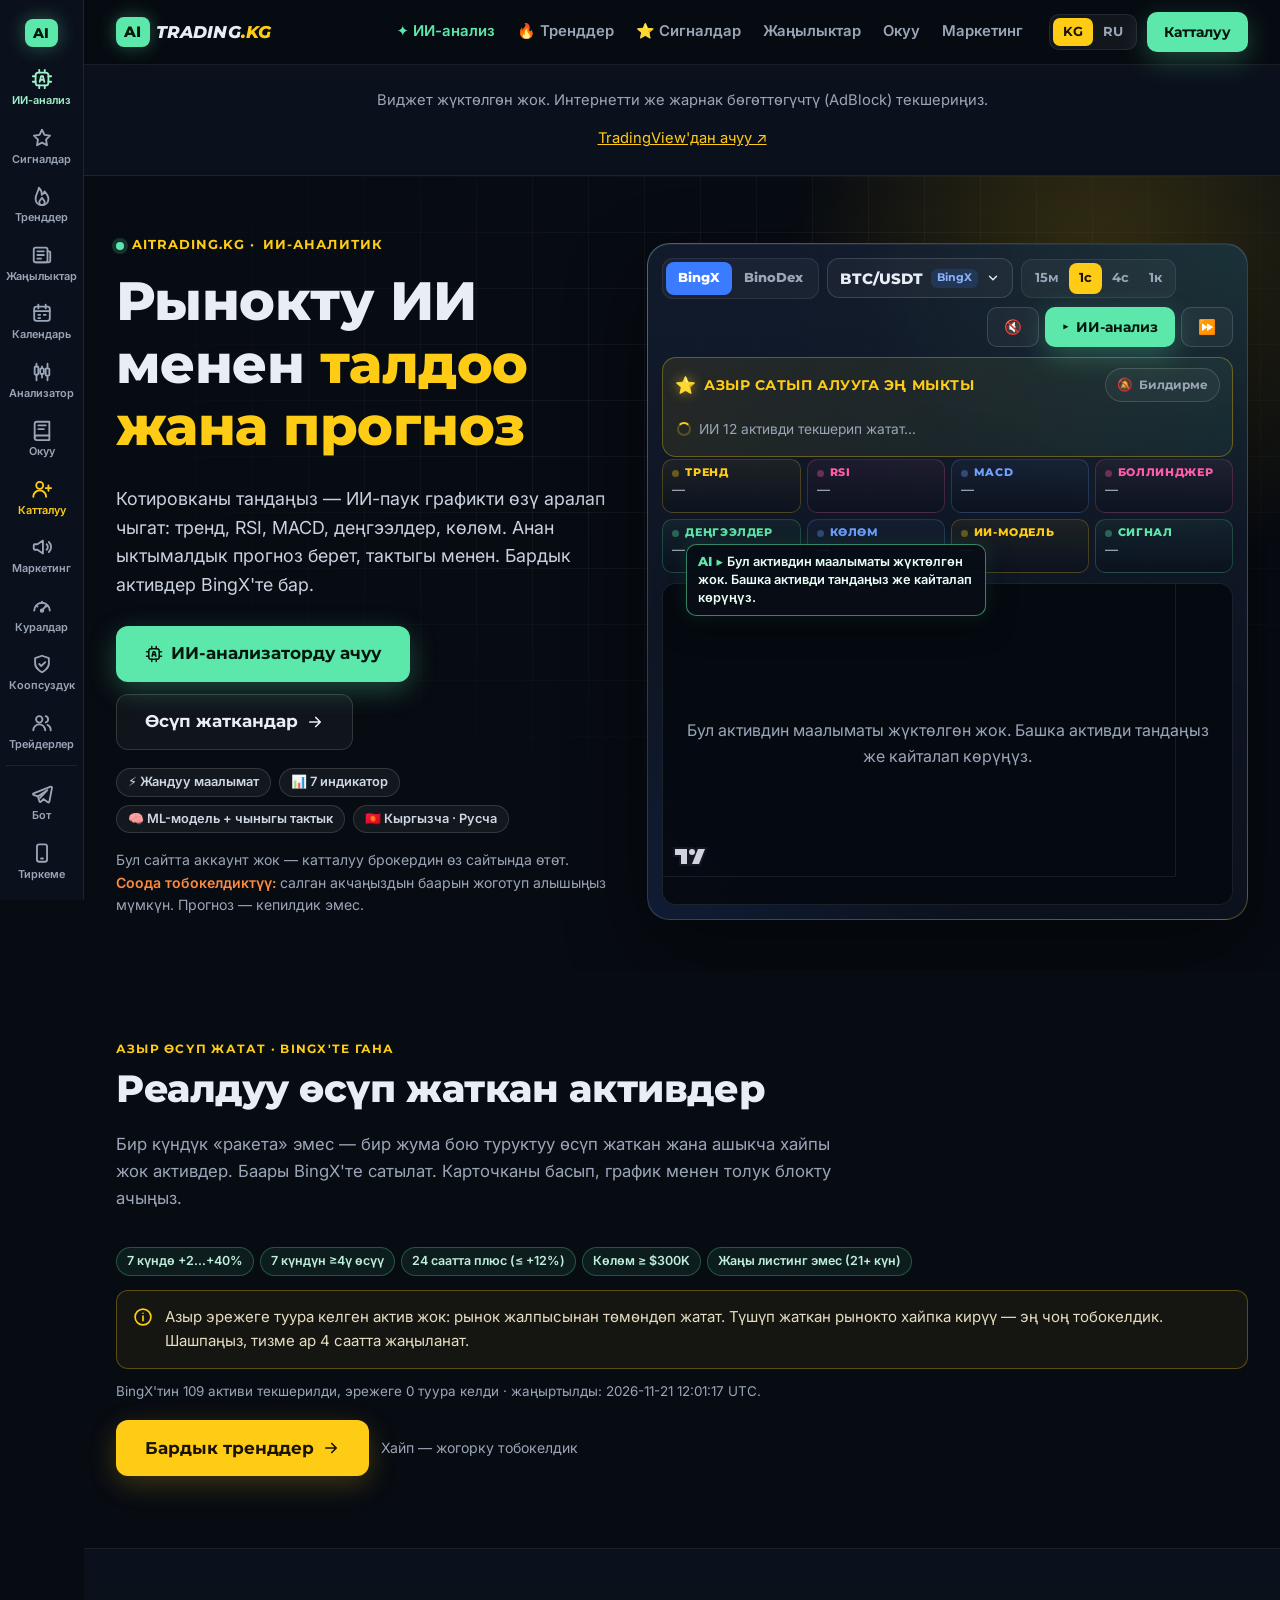
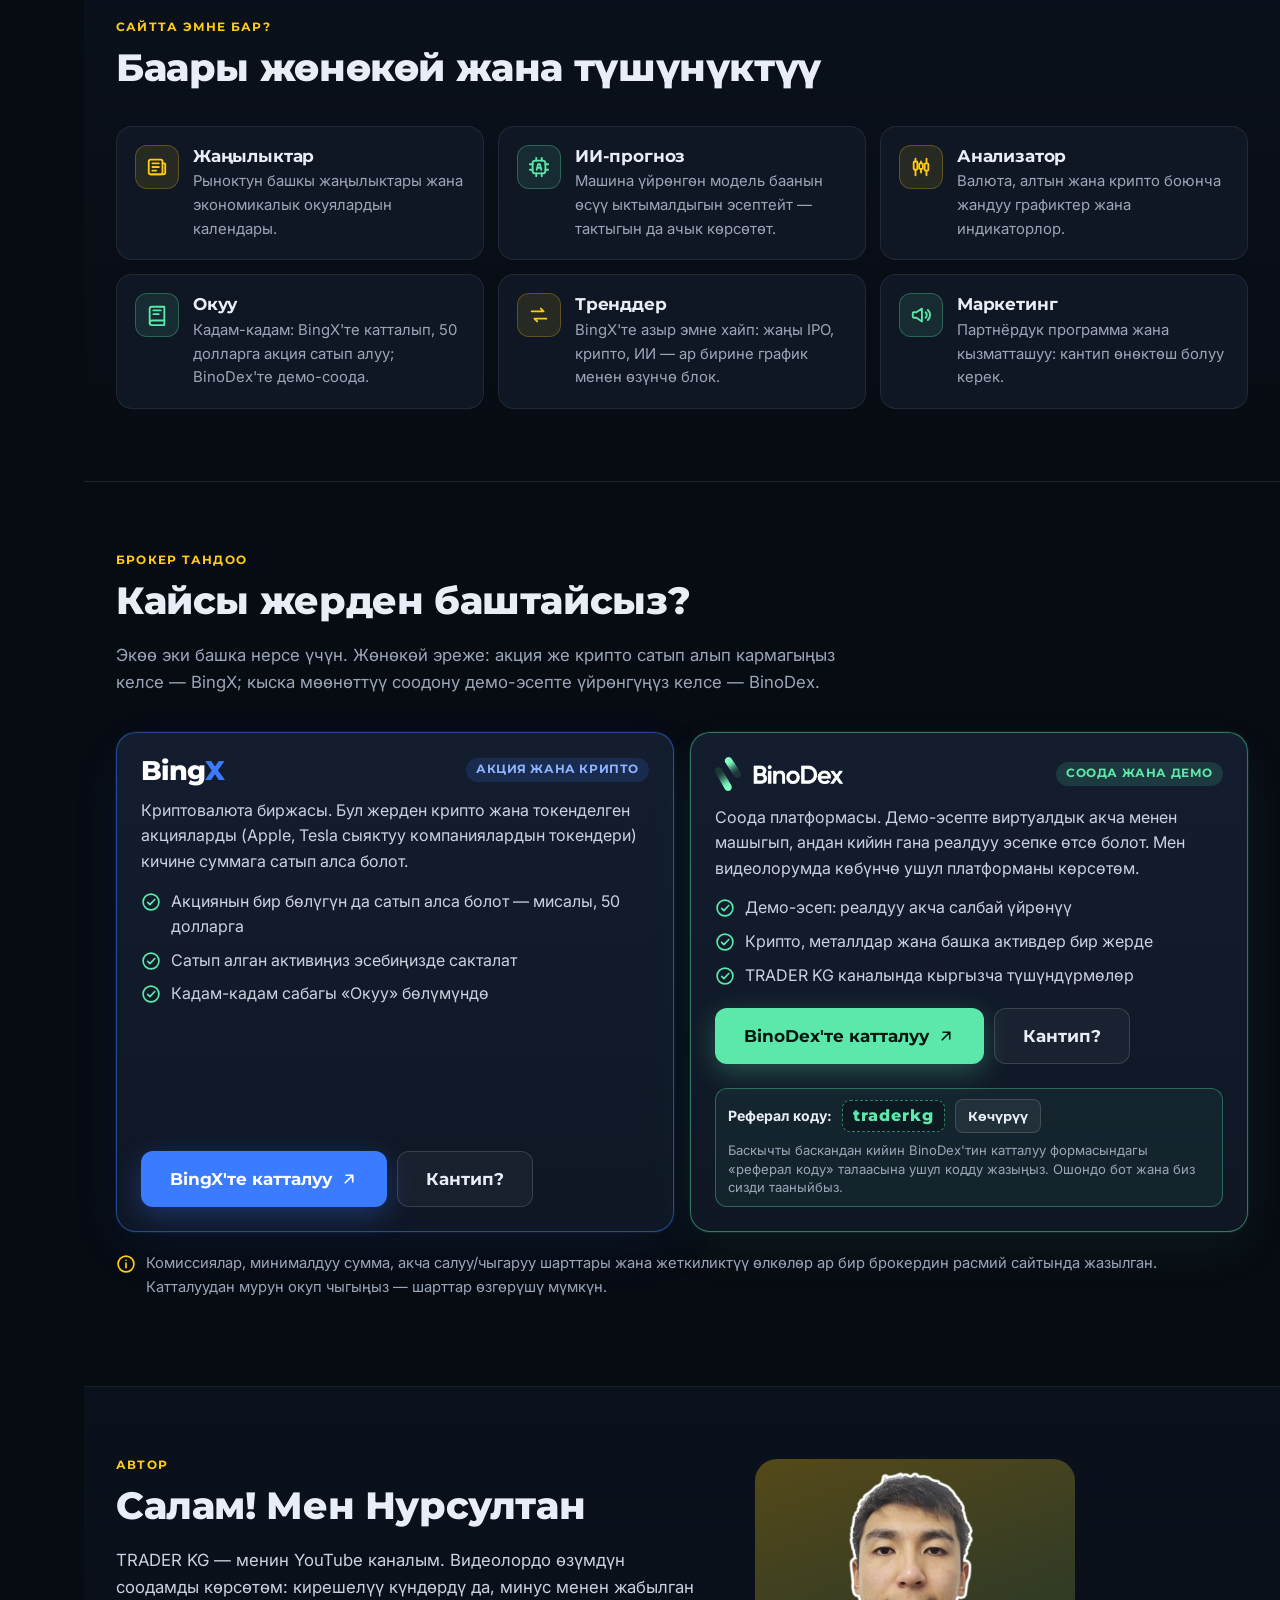
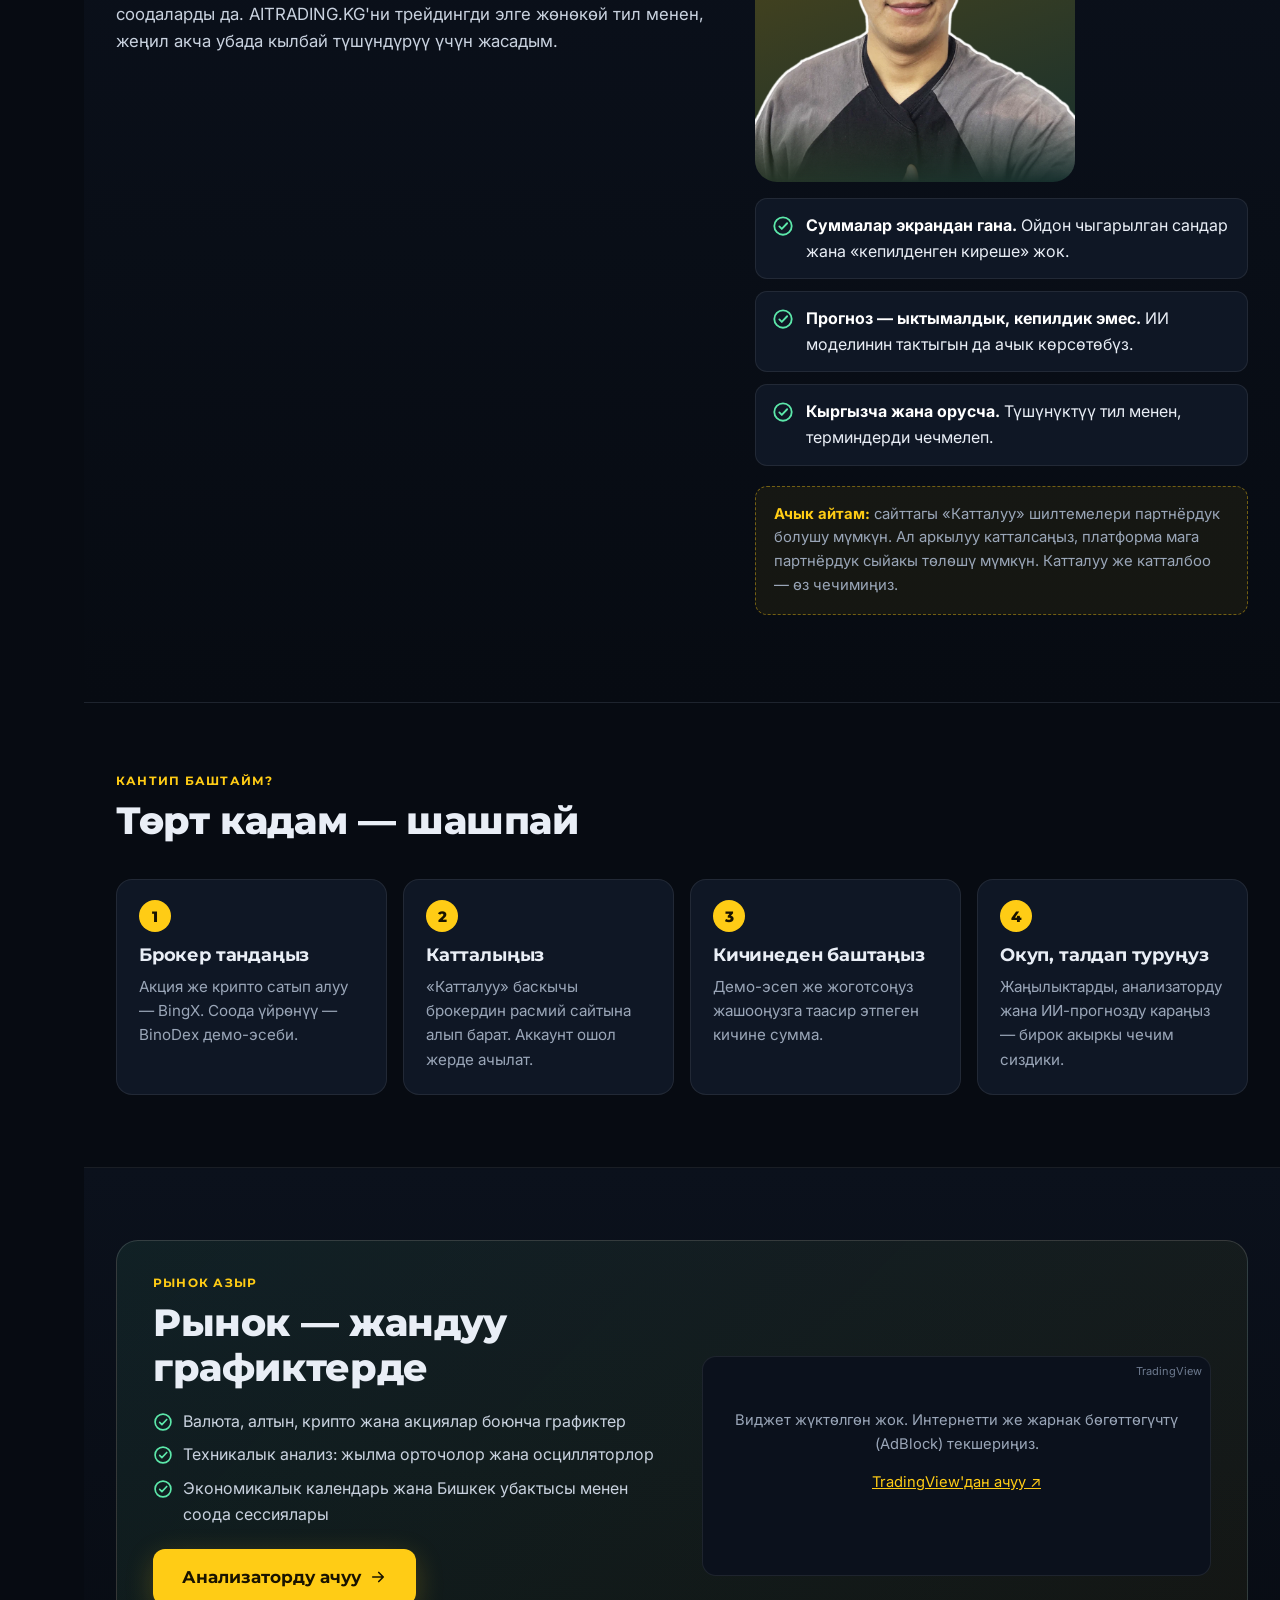
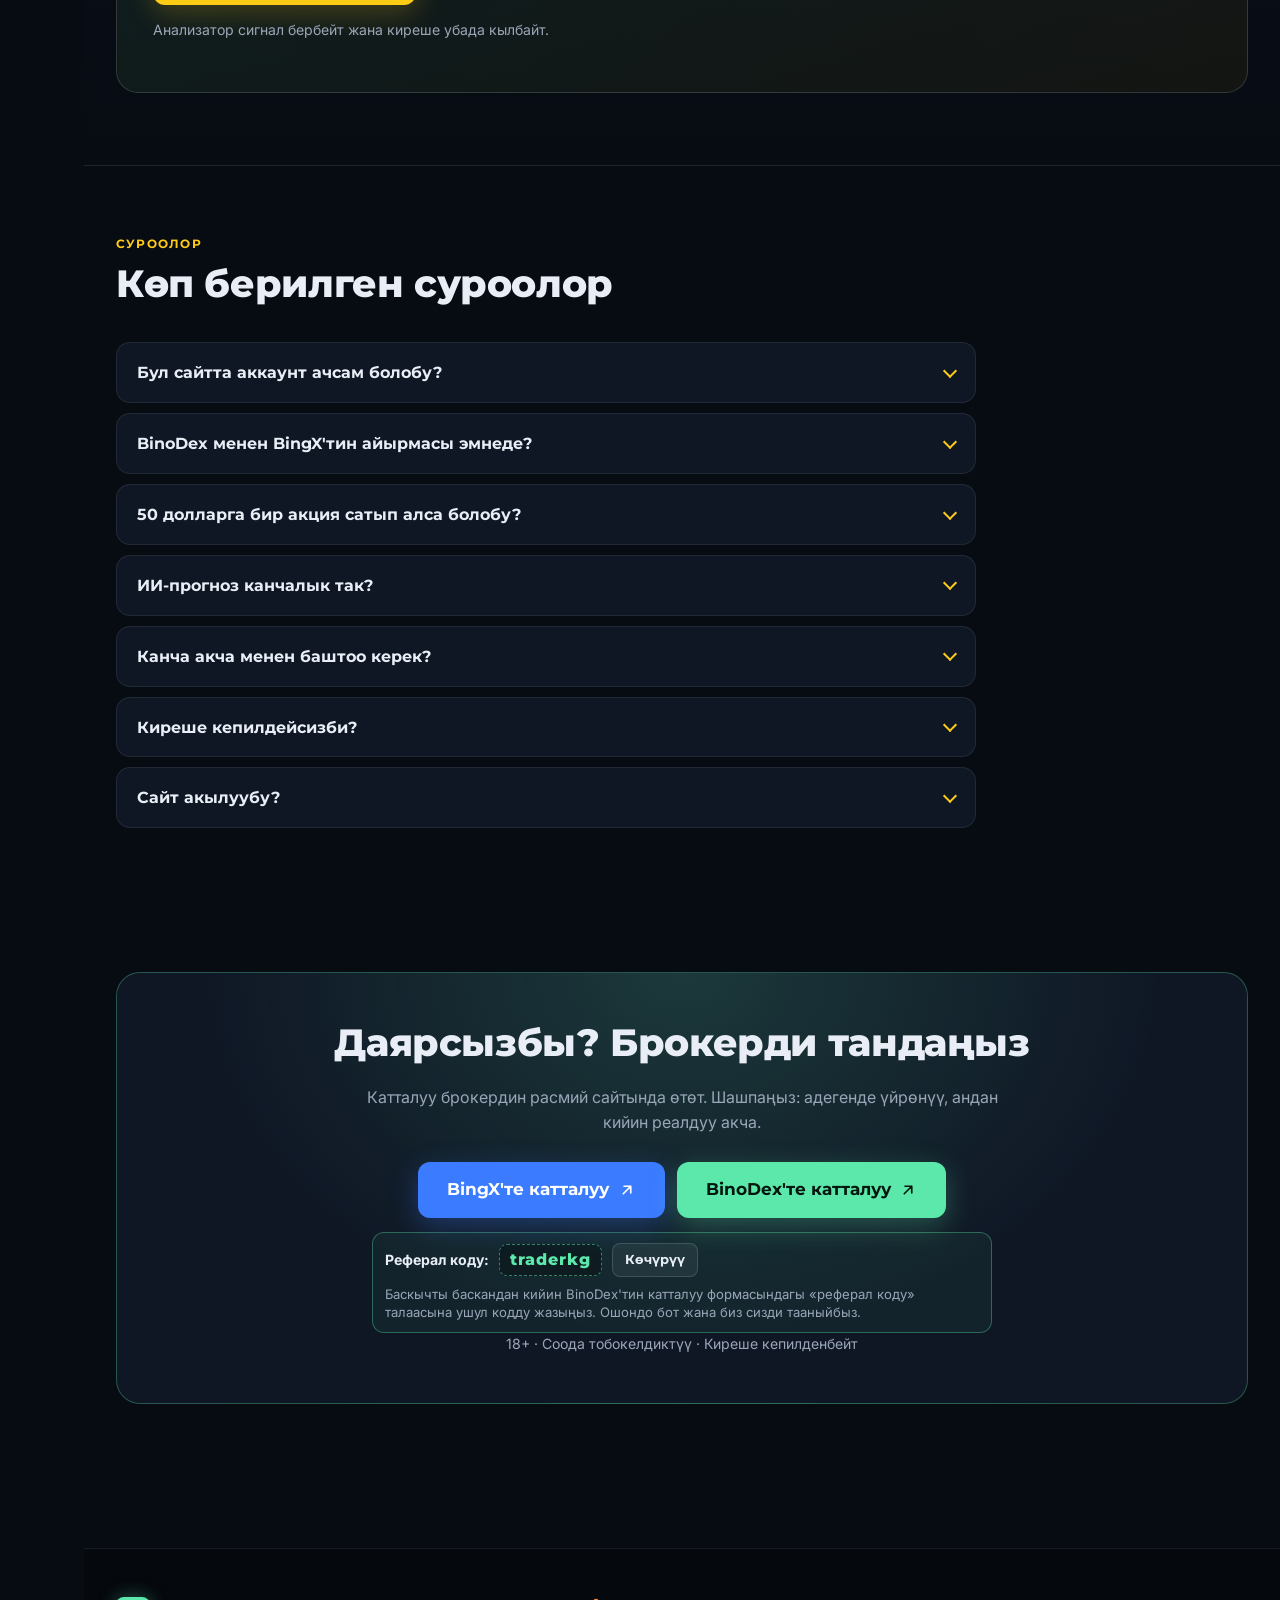
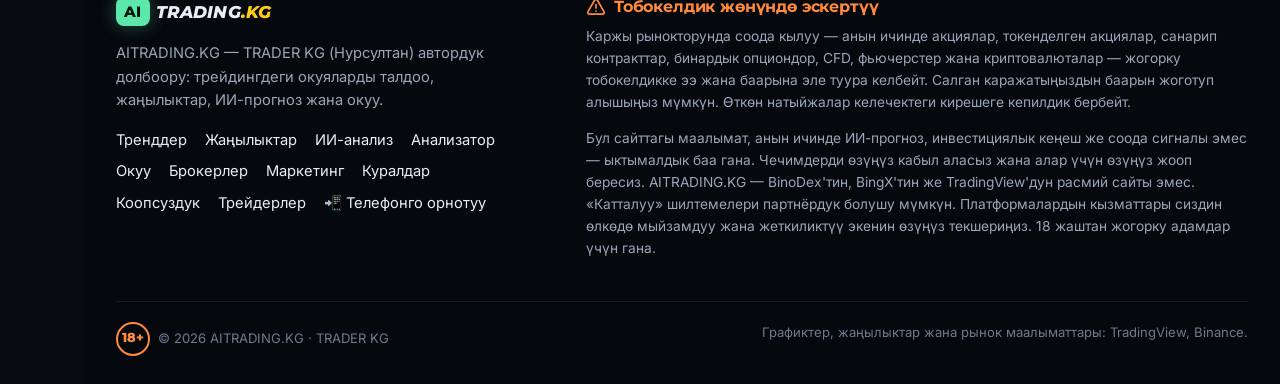
==== site/index.html @ 0c2fa1ff "AITRADING.KG: сайт, Telegram-бот, видеоинструкции" ====
<!doctype html>
<html lang="ky">
<head>
  <meta charset="utf-8">
  <meta name="viewport" content="width=device-width, initial-scale=1, viewport-fit=cover">
  <title data-i18n="meta.title.index">AITRADING.KG — трейдингдеги окуяларды талдоо жана прогноз</title>
  <meta name="description" data-i18n-attr="content:meta.desc.index" content="Жаңылыктар, ИИ-прогноз, жандуу графиктер жана жөнөкөй сабактар кыргызча жана орусча. BinoDex же BingX брокерин тандап, коопсуз баштаңыз. Киреше кепилденбейт.">
  <meta name="theme-color" content="#070b12">
  <link rel="canonical" href="https://aitrading.kg/">
  <link rel="icon" href="assets/img/favicon.svg" type="image/svg+xml">
  <link rel="manifest" href="manifest.webmanifest">
  <link rel="apple-touch-icon" href="assets/img/icon-192.png">
  <meta property="og:type" content="website">
  <meta property="og:site_name" content="AITRADING.KG">
  <meta property="og:title" content="AITRADING.KG — трейдингдеги окуяларды талдоо жана прогноз">
  <meta property="og:description" content="Жаңылыктар, ИИ-прогноз, анализатор жана окуу — кыргызча жана орусча.">
  <meta property="og:url" content="https://aitrading.kg/">
  <meta property="og:image" content="https://aitrading.kg/assets/img/og-image.jpg">
  <meta property="og:image:width" content="1200">
  <meta property="og:image:height" content="630">
  <meta name="twitter:card" content="summary_large_image">
  <link rel="preconnect" href="https://fonts.googleapis.com">
  <link rel="preconnect" href="https://fonts.gstatic.com" crossorigin>
  <link href="https://fonts.googleapis.com/css2?family=Inter:wght@400;500;600;700&family=Montserrat:ital,wght@0,600;0,700;0,800;1,800&display=swap" rel="stylesheet">
  <link rel="preconnect" href="https://s3.tradingview.com">
  <link rel="preconnect" href="https://api.binance.com">
  <link rel="stylesheet" href="assets/css/style.css">
  <script src="assets/js/config.js" defer></script>
  <script src="assets/js/i18n.js" defer></script>
  <script src="assets/js/main.js" defer></script>
  <script src="assets/vendor/lightweight-charts-4.2.0.js" defer></script>
  <script src="assets/js/ai-engine.js" defer></script>
  <script src="assets/js/ai-voice.js" defer></script>
  <script src="assets/js/ai-spider.js" defer></script>
  <script src="assets/js/ai-analyst.js" defer></script>
  <script src="assets/js/home.js" defer></script>
  <script src="assets/js/trends.js" defer></script>
  <script src="assets/js/posts.js" defer></script>
  <script type="application/ld+json">{"@context": "https://schema.org", "@graph": [{"@type": "WebSite", "name": "AITRADING.KG", "url": "https://aitrading.kg/", "inLanguage": ["ky", "ru"]}, {"@type": "Organization", "name": "AITRADING.KG", "url": "https://aitrading.kg/", "logo": "https://aitrading.kg/assets/img/icon-512.png", "founder": {"@type": "Person", "name": "Нурсултан (TRADER KG)"}}, {"@type": "FAQPage", "mainEntity": [{"@type": "Question", "name": "Бул сайтта аккаунт ачсам болобу?", "acceptedAnswer": {"@type": "Answer", "text": "Жок. AITRADING.KG'де аккаунт жок. «Катталуу» баскычтары BinoDex'тин же BingX'тин расмий сайтына алып барат — катталуу ошол жерде өтөт."}}, {"@type": "Question", "name": "BinoDex менен BingX'тин айырмасы эмнеде?", "acceptedAnswer": {"@type": "Answer", "text": "BingX — крипто биржа: крипто жана токенделген акцияларды сатып алып, кармап турса болот. BinoDex — соода платформасы: демо-эсепте машыгып, кыска мөөнөттүү соода кылууга ылайыктуу. Экөөндө тең тобокелдик бар."}}, {"@type": "Question", "name": "50 долларга бир акция сатып алса болобу?", "acceptedAnswer": {"@type": "Answer", "text": "BingX'те акциялар токен түрүндө сатылат жана анын бир бөлүгүн сатып алса болот. 50 долларга акциянын баасына жараша бир бөлүгүн же бир даанасын аласыз. Кадамдары «Окуу» бөлүмүндө. Токенделген акция кадимки биржадагы акция менен бирдей эмес — шарттарын окуңуз."}}, {"@type": "Question", "name": "ИИ-прогноз канчалык так?", "acceptedAnswer": {"@type": "Answer", "text": "Модель ар бир жолу өткөн маалыматта текшерилет жана анын чыныгы тактыгы барактын өзүндө көрсөтүлөт. Көбүнчө ал 50%га жакын болот — бул рынокту алдын ала айтуу абдан кыйын экенин көрсөтөт. Прогноз — ыктымалдык, кепилдик эмес."}}, {"@type": "Question", "name": "Канча акча менен баштоо керек?", "acceptedAnswer": {"@type": "Answer", "text": "Сумманы мен айтпайм — бул сиздин гана чечимиңиз. Адегенде демо-эсепте машыгыңыз. Реалдуу эсепке жоготуп алсаңыз жашооңузга таасир этпей турган акчаны гана салыңыз. Карызга алган акча менен соода кылбаңыз."}}, {"@type": "Question", "name": "Киреше кепилдейсизби?", "acceptedAnswer": {"@type": "Answer", "text": "Жок. Трейдингде кирешени эч ким кепилдей албайт. Кимдир бирөө кепилдик берсе — этият болуңуз. Видеолорумда плюс соодаларды да, минус соодаларды да көрсөтөм."}}, {"@type": "Question", "name": "Сайт акылуубу?", "acceptedAnswer": {"@type": "Answer", "text": "Жок, сайт, анализатор жана ИИ-прогноз акысыз. Алар үчүн катталуунун кереги жок."}}]}]}</script>
</head>
<body data-page="home">
  <div data-site-header></div>

  <main id="main">
    <!-- ===== HERO: ИИ-аналитик ===== -->
    <section class="hero">
      <div class="container hero-ai">
        <div>
          <span class="kicker"><span class="dot"></span>AITRADING.KG · <span data-i18n="hero.kicker">ИИ-аналитик</span></span>
          <h1 data-i18n="hero.title">Рынокту ИИ менен <span class="hl">талдоо жана прогноз</span></h1>
          <p class="lead" data-i18n="hero.lead">Котировканы тандаңыз — ИИ-паук графикти өзү аралап чыгат: тренд, RSI, MACD, деңгээлдер, көлөм. Анан ыктымалдык прогноз берет, тактыгы менен. Бардык активдер BingX'те бар.</p>
          <div class="cta-row">
            <a class="btn btn-mint btn-lg" href="forecast.html"><svg aria-hidden="true"><use href="#i-ai"/></svg><span data-i18n="cta.ai">ИИ-анализаторду ачуу</span></a>
            <a class="btn btn-ghost btn-lg" href="#trends"><span data-i18n="cta.grow">Өсүп жаткандар</span><svg aria-hidden="true"><use href="#i-arrow"/></svg></a>
          </div>
          <div class="hero-badges">
            <span data-i18n="hb.1">⚡ Жандуу маалымат</span>
            <span data-i18n="hb.2">📊 7 индикатор</span>
            <span data-i18n="hb.3">🧠 ML-модель + чыныгы тактык</span>
            <span data-i18n="hb.4">🇰🇬 Кыргызча · Русча</span>
          </div>
          <p class="cta-note" style="margin-top:16px" data-i18n="hero.note">Бул сайтта аккаунт жок — катталуу брокердин өз сайтында өтөт. <b>Соода тобокелдиктүү:</b> салган акчаңыздын баарын жоготуп алышыңыз мүмкүн. Прогноз — кепилдик эмес.</p>
        </div>
        <div data-ai-analyst data-mode="hero" data-symbol="BTC" data-tf="1h"></div>
      </div>
    </section>

    <!-- ===== ТРЕНДДЕР (BingX'те гана) ===== -->
    <section class="section" id="trends">
      <div class="container">
        <div class="section-head">
          <span class="eyebrow" data-i18n="hs.eyebrow">Азыр өсүп жатат · BingX'те гана</span>
          <h2 data-i18n="hs.title">Реалдуу өсүп жаткан активдер</h2>
          <p data-i18n="hs.p">Бир күндүк «ракета» эмес — бир жума бою туруктуу өсүп жаткан жана ашыкча хайпы жок активдер. Баары BingX'те сатылат. Карточканы басып, график менен толук блокту ачыңыз.</p>
        </div>
        <div data-ai-post="teaser" style="margin-bottom:18px" hidden></div>
        <div class="rules" data-grow-rules></div>
        <div class="acards" data-trend="grow" data-limit="6"></div>
        <p class="muted grow-note" data-grow-note></p>
        <div class="trend-more">
          <a class="btn btn-yellow btn-lg" href="trends.html"><span data-i18n="hs.more">Бардык тренддер</span><svg aria-hidden="true"><use href="#i-arrow"/></svg></a>
          <span class="cta-note" data-i18n="d.risk_t">Хайп — жогорку тобокелдик</span>
        </div>
      </div>
    </section>

    <!-- ===== БӨЛҮМДӨР / РАЗДЕЛЫ ===== -->
    <section class="section section-alt" id="sections">
      <div class="container">
        <div class="section-head">
          <span class="eyebrow" data-i18n="sec.eyebrow">Сайтта эмне бар?</span>
          <h2 data-i18n="sec.title">Баары жөнөкөй жана түшүнүктүү</h2>
        </div>
        <div class="tiles">
          <a class="tile" href="news.html">
            <div class="icon"><svg aria-hidden="true"><use href="#i-news"/></svg></div>
            <div><h3 data-i18n="nav.news">Жаңылыктар</h3><p data-i18n="sec.news">Рыноктун башкы жаңылыктары жана экономикалык окуялардын календары.</p></div>
          </a>
          <a class="tile" href="forecast.html">
            <div class="icon icon-mint"><svg aria-hidden="true"><use href="#i-ai"/></svg></div>
            <div><h3 data-i18n="nav.forecast">ИИ-прогноз</h3><p data-i18n="sec.forecast">Машина үйрөнгөн модель баанын өсүү ыктымалдыгын эсептейт — тактыгын да ачык көрсөтөт.</p></div>
          </a>
          <a class="tile" href="analyzer.html">
            <div class="icon"><svg aria-hidden="true"><use href="#i-chart"/></svg></div>
            <div><h3 data-i18n="nav.analyzer">Анализатор</h3><p data-i18n="sec.analyzer">Валюта, алтын жана крипто боюнча жандуу графиктер жана индикаторлор.</p></div>
          </a>
          <a class="tile" href="learn.html">
            <div class="icon icon-mint"><svg aria-hidden="true"><use href="#i-book"/></svg></div>
            <div><h3 data-i18n="nav.learn">Окуу</h3><p data-i18n="sec.learn">Кадам-кадам: BingX'те катталып, 50 долларга акция сатып алуу; BinoDex'те демо-соода.</p></div>
          </a>
          <a class="tile" href="trends.html">
            <div class="icon"><svg aria-hidden="true"><use href="#i-swap"/></svg></div>
            <div><h3 data-i18n="nav.trends">Тренддер</h3><p data-i18n="sec.trends">BingX'те азыр эмне хайп: жаңы IPO, крипто, ИИ — ар бирине график менен өзүнчө блок.</p></div>
          </a>
          <a class="tile" href="marketing.html">
            <div class="icon icon-mint"><svg aria-hidden="true"><use href="#i-megaphone"/></svg></div>
            <div><h3 data-i18n="nav.marketing">Маркетинг</h3><p data-i18n="sec.marketing">Партнёрдук программа жана кызматташуу: кантип өнөктөш болуу керек.</p></div>
          </a>
        </div>
      </div>
    </section>

    <!-- ===== БРОКЕРЛЕР ===== -->
    <section class="section" id="brokers">
      <div class="container">
        <div class="section-head">
          <span class="eyebrow" data-i18n="br.eyebrow">Брокер тандоо</span>
          <h2 data-i18n="br.title">Кайсы жерден баштайсыз?</h2>
          <p data-i18n="br.lead">Экөө эки башка нерсе үчүн. Жөнөкөй эреже: акция же крипто сатып алып кармагыңыз келсе — BingX; кыска мөөнөттүү соодону демо-эсепте үйрөнгүңүз келсе — BinoDex.</p>
        </div>
        <div class="brokers">
          <article class="broker broker-bingx">
            <div class="broker-top">
              <span class="wordmark-bingx">Bing<span>X</span></span>
              <span class="badge badge-blue" data-i18n="br.bingx_badge">Акция жана крипто</span>
            </div>
            <p data-i18n="br.bingx_p">Криптовалюта биржасы. Бул жерден крипто жана токенделген акцияларды (Apple, Tesla сыяктуу компаниялардын токендери) кичине суммага сатып алса болот.</p>
            <ul class="ticks">
              <li><svg aria-hidden="true"><use href="#i-check"/></svg><span data-i18n="br.bingx_1">Акциянын бир бөлүгүн да сатып алса болот — мисалы, 50 долларга</span></li>
              <li><svg aria-hidden="true"><use href="#i-check"/></svg><span data-i18n="br.bingx_2">Сатып алган активиңиз эсебиңизде сакталат</span></li>
              <li><svg aria-hidden="true"><use href="#i-check"/></svg><span data-i18n="br.bingx_3">Кадам-кадам сабагы «Окуу» бөлүмүндө</span></li>
            </ul>
            <div class="actions">
              <a class="btn btn-blue btn-lg" data-ref="bingx" href="#"><span data-i18n="cta.reg_bingx">BingX'те катталуу</span><svg aria-hidden="true"><use href="#i-ext"/></svg></a>
              <a class="btn btn-ghost btn-lg" href="learn.html#bingx"><span data-i18n="cta.how">Кантип?</span></a>
            </div>
          </article>

          <article class="broker broker-bnx">
            <div class="broker-top">
              <img src="assets/img/binodex-logo.png" width="434" height="120" alt="BinoDex" loading="lazy">
              <span class="badge badge-mint" data-i18n="br.bnx_badge">Соода жана демо</span>
            </div>
            <p data-i18n="br.bnx_p">Соода платформасы. Демо-эсепте виртуалдык акча менен машыгып, андан кийин гана реалдуу эсепке өтсө болот. Мен видеолорумда көбүнчө ушул платформаны көрсөтөм.</p>
            <ul class="ticks">
              <li><svg aria-hidden="true"><use href="#i-check"/></svg><span data-i18n="br.bnx_1">Демо-эсеп: реалдуу акча салбай үйрөнүү</span></li>
              <li><svg aria-hidden="true"><use href="#i-check"/></svg><span data-i18n="br.bnx_2">Крипто, металлдар жана башка активдер бир жерде</span></li>
              <li><svg aria-hidden="true"><use href="#i-check"/></svg><span data-i18n="br.bnx_3">TRADER KG каналында кыргызча түшүндүрмөлөр</span></li>
            </ul>
            <div class="actions">
              <a class="btn btn-mint btn-lg" data-ref="binodex" href="#"><span data-i18n="cta.reg_binodex">BinoDex'те катталуу</span><svg aria-hidden="true"><use href="#i-ext"/></svg></a>
              <a class="btn btn-ghost btn-lg" href="learn.html#binodex"><span data-i18n="cta.how">Кантип?</span></a>
            </div>
          </article>
        </div>
        <p class="terms-note"><svg aria-hidden="true"><use href="#i-info"/></svg><span data-i18n="br.terms">Комиссиялар, минималдуу сумма, акча салуу/чыгаруу шарттары жана жеткиликтүү өлкөлөр ар бир брокердин расмий сайтында жазылган. Катталуудан мурун окуп чыгыңыз — шарттар өзгөрүшү мүмкүн.</span></p>
      </div>
    </section>

    <!-- ===== МЕН КИМ ===== -->
    <section class="section section-alt" id="about">
      <div class="container about-grid">
        <div class="about-text">
          <span class="eyebrow" data-i18n="about.eyebrow">Автор</span>
          <h2 data-i18n="about.title">Салам! Мен Нурсултан</h2>
          <p data-i18n="about.p1">TRADER KG — менин YouTube каналым. Видеолордо өзүмдүн соодамды көрсөтөм: кирешелүү күндөрдү да, минус менен жабылган соодаларды да. AITRADING.KG'ни трейдингди элге жөнөкөй тил менен, жеңил акча убада кылбай түшүндүрүү үчүн жасадым.</p>
        </div>
        <div>
          <div class="about-photo" style="margin-bottom:16px"><img src="assets/img/author.webp" width="900" height="1017" alt="Нурсултан — TRADER KG" loading="lazy"></div>
          <ul class="principles">
            <li><svg aria-hidden="true"><use href="#i-check"/></svg><span data-i18n="pr1"><strong>Суммалар экрандан гана.</strong> Ойдон чыгарылган сандар жана «кепилденген киреше» жок.</span></li>
            <li><svg aria-hidden="true"><use href="#i-check"/></svg><span data-i18n="pr2"><strong>Прогноз — ыктымалдык, кепилдик эмес.</strong> ИИ моделинин тактыгын да ачык көрсөтөбүз.</span></li>
            <li><svg aria-hidden="true"><use href="#i-check"/></svg><span data-i18n="pr3"><strong>Кыргызча жана орусча.</strong> Түшүнүктүү тил менен, терминдерди чечмелеп.</span></li>
          </ul>
          <p class="disclosure" data-i18n="disclosure"><strong>Ачык айтам:</strong> сайттагы «Катталуу» шилтемелери партнёрдук болушу мүмкүн. Ал аркылуу катталсаңыз, платформа мага партнёрдук сыйакы төлөшү мүмкүн. Катталуу же катталбоо — өз чечимиңиз.</p>
        </div>
      </div>
    </section>

    <!-- ===== КАДАМДАР ===== -->
    <section class="section" id="start">
      <div class="container">
        <div class="section-head">
          <span class="eyebrow" data-i18n="start.eyebrow">Кантип баштайм?</span>
          <h2 data-i18n="start.title">Төрт кадам — шашпай</h2>
        </div>
        <ol class="steps">
          <li><h3 data-i18n="s1.t">Брокер тандаңыз</h3><p data-i18n="s1.p">Акция же крипто сатып алуу — BingX. Соода үйрөнүү — BinoDex демо-эсеби.</p></li>
          <li><h3 data-i18n="s2.t">Катталыңыз</h3><p data-i18n="s2.p">«Катталуу» баскычы брокердин расмий сайтына алып барат. Аккаунт ошол жерде ачылат.</p></li>
          <li><h3 data-i18n="s3.t">Кичинеден баштаңыз</h3><p data-i18n="s3.p">Демо-эсеп же жоготсоңуз жашооңузга таасир этпеген кичине сумма.</p></li>
          <li><h3 data-i18n="s4.t">Окуп, талдап туруңуз</h3><p data-i18n="s4.p">Жаңылыктарды, анализаторду жана ИИ-прогнозду караңыз — бирок акыркы чечим сиздики.</p></li>
        </ol>
      </div>
    </section>

    <!-- ===== АНАЛИЗАТОР ТИЗЕР ===== -->
    <section class="section section-alt" id="analyzer">
      <div class="container">
        <div class="teaser">
          <div>
            <span class="eyebrow" data-i18n="an.eyebrow">Рынок азыр</span>
            <h2 data-i18n="an.title">Рынок — жандуу графиктерде</h2>
            <ul class="ticks">
              <li><svg aria-hidden="true"><use href="#i-check"/></svg><span data-i18n="tick1">Валюта, алтын, крипто жана акциялар боюнча графиктер</span></li>
              <li><svg aria-hidden="true"><use href="#i-check"/></svg><span data-i18n="tick2">Техникалык анализ: жылма орточолор жана осцилляторлор</span></li>
              <li><svg aria-hidden="true"><use href="#i-check"/></svg><span data-i18n="tick3">Экономикалык календарь жана Бишкек убактысы менен соода сессиялары</span></li>
            </ul>
            <a class="btn btn-yellow btn-lg" href="analyzer.html"><span data-i18n="cta.analyzer">Анализаторду ачуу</span><svg aria-hidden="true"><use href="#i-arrow"/></svg></a>
            <p class="cta-note" style="margin-top:14px" data-i18n="an.note">Анализатор сигнал бербейт жана киреше убада кылбайт.</p>
          </div>
          <div class="mini-widget" data-tv-mini></div>
        </div>
      </div>
    </section>

    <!-- ===== FAQ ===== -->
    <section class="section" id="faq">
      <div class="container">
        <div class="section-head">
          <span class="eyebrow" data-i18n="faq.eyebrow">Суроолор</span>
          <h2 data-i18n="faq.title">Көп берилген суроолор</h2>
        </div>
        <div class="faq">
          <details>
            <summary data-i18n="q1">Бул сайтта аккаунт ачсам болобу?</summary>
            <div class="answer"><p data-i18n="a1">Жок. AITRADING.KG'де аккаунт жок. «Катталуу» баскычтары BinoDex'тин же BingX'тин расмий сайтына алып барат — катталуу ошол жерде өтөт.</p></div>
          </details>
          <details>
            <summary data-i18n="q2">BinoDex менен BingX'тин айырмасы эмнеде?</summary>
            <div class="answer"><p data-i18n="a2">BingX — крипто биржа: крипто жана токенделген акцияларды сатып алып, кармап турса болот. BinoDex — соода платформасы: демо-эсепте машыгып, кыска мөөнөттүү соода кылууга ылайыктуу. Экөөндө тең тобокелдик бар.</p></div>
          </details>
          <details>
            <summary data-i18n="q3">50 долларга бир акция сатып алса болобу?</summary>
            <div class="answer"><p data-i18n="a3">BingX'те акциялар токен түрүндө сатылат жана анын бир бөлүгүн сатып алса болот. 50 долларга акциянын баасына жараша бир бөлүгүн же бир даанасын аласыз. Кадамдары «Окуу» бөлүмүндө. Токенделген акция кадимки биржадагы акция менен бирдей эмес — шарттарын окуңуз.</p></div>
          </details>
          <details>
            <summary data-i18n="q4">ИИ-прогноз канчалык так?</summary>
            <div class="answer"><p data-i18n="a4">Модель ар бир жолу өткөн маалыматта текшерилет жана анын чыныгы тактыгы барактын өзүндө көрсөтүлөт. Көбүнчө ал 50%га жакын болот — бул рынокту алдын ала айтуу абдан кыйын экенин көрсөтөт. Прогноз — ыктымалдык, кепилдик эмес.</p></div>
          </details>
          <details>
            <summary data-i18n="q5">Канча акча менен баштоо керек?</summary>
            <div class="answer"><p data-i18n="a5">Сумманы мен айтпайм — бул сиздин гана чечимиңиз. Адегенде демо-эсепте машыгыңыз. Реалдуу эсепке жоготуп алсаңыз жашооңузга таасир этпей турган акчаны гана салыңыз. Карызга алган акча менен соода кылбаңыз.</p></div>
          </details>
          <details>
            <summary data-i18n="q6">Киреше кепилдейсизби?</summary>
            <div class="answer"><p data-i18n="a6">Жок. Трейдингде кирешени эч ким кепилдей албайт. Кимдир бирөө кепилдик берсе — этият болуңуз. Видеолорумда плюс соодаларды да, минус соодаларды да көрсөтөм.</p></div>
          </details>
          <details>
            <summary data-i18n="q7">Сайт акылуубу?</summary>
            <div class="answer"><p data-i18n="a7">Жок, сайт, анализатор жана ИИ-прогноз акысыз. Алар үчүн катталуунун кереги жок.</p></div>
          </details>
        </div>
      </div>
    </section>

    <!-- ===== FINAL CTA ===== -->
    <section class="section">
      <div class="container">
        <div class="final-cta">
          <h2 data-i18n="final.title">Даярсызбы? Брокерди тандаңыз</h2>
          <p data-i18n="final.p">Катталуу брокердин расмий сайтында өтөт. Шашпаңыз: адегенде үйрөнүү, андан кийин реалдуу акча.</p>
          <div class="cta-row">
            <a class="btn btn-blue btn-lg" data-ref="bingx" href="#"><span data-i18n="cta.reg_bingx">BingX'те катталуу</span><svg aria-hidden="true"><use href="#i-ext"/></svg></a>
            <a class="btn btn-mint btn-lg" data-ref="binodex" href="#"><span data-i18n="cta.reg_binodex">BinoDex'те катталуу</span><svg aria-hidden="true"><use href="#i-ext"/></svg></a>
          </div>
          <p class="cta-note" style="margin:0 auto" data-i18n="final.risk">18+ · Соода тобокелдиктүү · Киреше кепилденбейт</p>
        </div>
      </div>
    </section>
  </main>

  <div data-site-footer></div>
</body>
</html>
---- site/assets/css/style.css ----
/* AITRADING.KG — TRADER KG
   Түстөр: TRADER KG сары #FFCC15, BinoDex жашыл #5CE8AA, караңгы фон. */

:root {
  --bg: #070b12;
  --bg-2: #0b111c;
  --card: #0f1725;
  --card-2: #131d2e;
  --line: rgba(255, 255, 255, 0.08);
  --line-2: rgba(255, 255, 255, 0.14);
  --text: #e9eef6;
  --muted: #9aa6b8;
  --dim: #6d7a8f;
  --yellow: #ffcc15;
  --yellow-ink: #191300;
  --mint: #5ce8aa;
  --mint-ink: #04170f;
  --risk: #ff8a3d;
  --risk-bg: rgba(255, 138, 61, 0.08);
  --risk-line: rgba(255, 138, 61, 0.45);
  --radius: 16px;
  --radius-sm: 10px;
  --shadow: 0 20px 60px rgba(0, 0, 0, 0.45);
  --font-head: "Montserrat", "Segoe UI", system-ui, sans-serif;
  --font-body: "Inter", "Segoe UI", system-ui, -apple-system, sans-serif;
  --header-h: 64px;
  color-scheme: dark;
}

*,
*::before,
*::after { box-sizing: border-box; }

html { scroll-behavior: smooth; scroll-padding-top: calc(var(--header-h) + 16px); -webkit-text-size-adjust: 100%; }

body {
  margin: 0;
  background: var(--bg);
  color: var(--text);
  font: 400 16px/1.6 var(--font-body);
  overflow-x: hidden;
}

img, svg { max-width: 100%; display: block; }
a { color: inherit; }
p { margin: 0 0 1em; }
h1, h2, h3 { font-family: var(--font-head); line-height: 1.15; margin: 0 0 0.5em; letter-spacing: -0.01em; }
h1 { font-size: clamp(2rem, 5.2vw, 3.6rem); font-weight: 800; }
h2 { font-size: clamp(1.6rem, 3.6vw, 2.4rem); font-weight: 800; }
h3 { font-size: 1.15rem; font-weight: 700; }
strong { color: #fff; }
.hl { color: var(--yellow); }
.hl-mint { color: var(--mint); }
.muted { color: var(--muted); }

.container { width: 100%; max-width: 1180px; margin: 0 auto; padding: 0 16px; }
@media (min-width: 768px) { .container { padding: 0 24px; } }

.skip-link { position: absolute; left: -9999px; top: 8px; z-index: 100; background: var(--yellow); color: var(--yellow-ink); padding: 8px 14px; border-radius: 8px; font-weight: 700; }
.skip-link:focus { left: 8px; }

:focus-visible { outline: 2px solid var(--yellow); outline-offset: 3px; border-radius: 6px; }

/* ---------- Кнопкалар / Buttons ---------- */
.btn {
  display: inline-flex; align-items: center; justify-content: center; gap: 0.5em;
  min-height: 48px; padding: 0 22px; border-radius: 12px; border: 1px solid transparent;
  font: 700 1rem/1 var(--font-head); text-decoration: none; cursor: pointer;
  transition: transform 0.15s ease, box-shadow 0.2s ease, background 0.2s ease;
  white-space: nowrap;
}
.btn:hover { transform: translateY(-1px); }
.btn:active { transform: translateY(0); }
.btn svg { width: 18px; height: 18px; flex: none; }
.btn-mint { background: var(--mint); color: var(--mint-ink); box-shadow: 0 8px 28px rgba(92, 232, 170, 0.28); }
.btn-mint:hover { box-shadow: 0 10px 34px rgba(92, 232, 170, 0.42); }
.btn-yellow { background: var(--yellow); color: var(--yellow-ink); box-shadow: 0 8px 28px rgba(255, 204, 21, 0.22); }
.btn-ghost { background: rgba(255, 255, 255, 0.04); color: var(--text); border-color: var(--line-2); }
.btn-ghost:hover { background: rgba(255, 255, 255, 0.08); }
.btn-sm { min-height: 40px; padding: 0 16px; font-size: 0.9rem; border-radius: 10px; }
.btn-lg { min-height: 56px; padding: 0 28px; font-size: 1.05rem; }

/* ---------- Header ---------- */
.site-header {
  position: sticky; top: 0; z-index: 50;
  background: rgba(7, 11, 18, 0.82);
  backdrop-filter: blur(14px); -webkit-backdrop-filter: blur(14px);
  border-bottom: 1px solid var(--line);
}
.header-row { height: var(--header-h); display: flex; align-items: center; gap: 16px; }
.brand { display: flex; align-items: center; gap: 6px; text-decoration: none; flex: none; }
.brand-ai {
  background: var(--mint); color: var(--mint-ink);
  font: 800 0.95rem/1 var(--font-head); letter-spacing: 0.02em;
  padding: 7px 8px; border-radius: 8px;
  box-shadow: 0 0 18px rgba(92, 232, 170, 0.35);
}
.brand-name { font: italic 800 1.08rem/1 var(--font-head); color: var(--text); letter-spacing: 0.01em; }
.nav { display: flex; gap: 2px; margin-left: auto; }
.nav a {
  text-decoration: none; color: var(--muted); font-weight: 600; font-size: 0.93rem;
  padding: 8px 10px; border-radius: 8px; transition: color 0.15s, background 0.15s; white-space: nowrap;
}
.nav a:hover { color: var(--text); background: rgba(255, 255, 255, 0.05); }
.nav a[aria-current="page"] { color: var(--yellow); }
.header-actions { display: flex; align-items: center; gap: 10px; flex: none; }

.lang { display: inline-flex; padding: 3px; border-radius: 10px; background: rgba(255, 255, 255, 0.05); border: 1px solid var(--line); }
.lang button {
  border: 0; background: transparent; color: var(--muted); cursor: pointer;
  font: 700 0.8rem/1 var(--font-head); padding: 8px 10px; border-radius: 7px; min-width: 38px;
}
.lang button[aria-pressed="true"] { background: var(--yellow); color: var(--yellow-ink); }

.burger { display: none; width: 42px; height: 42px; border-radius: 10px; border: 1px solid var(--line-2); background: transparent; cursor: pointer; position: relative; }
.burger span, .burger span::before, .burger span::after {
  position: absolute; left: 11px; width: 18px; height: 2px; background: var(--text); border-radius: 2px; content: ""; transition: transform 0.2s, top 0.2s, opacity 0.2s;
}
.burger span { top: 19px; }
.burger span::before { left: 0; top: -6px; }
.burger span::after { left: 0; top: 6px; }
.burger[aria-expanded="true"] span { background: transparent; }
.burger[aria-expanded="true"] span::before { top: 0; transform: rotate(45deg); }
.burger[aria-expanded="true"] span::after { top: 0; transform: rotate(-45deg); }

@media (max-width: 1179px) {
  .burger { display: block; }
  .nav {
    position: absolute; top: var(--header-h); left: 0; right: 0; margin: 0;
    flex-direction: column; gap: 0; padding: 8px 16px 16px;
    background: rgba(7, 11, 18, 0.97); border-bottom: 1px solid var(--line);
    display: none;
  }
  .nav.open { display: flex; }
  .nav a { padding: 14px 8px; border-bottom: 1px solid var(--line); border-radius: 0; font-size: 1rem; }
  .header-actions { margin-left: auto; }
}
@media (max-width: 480px) {
  .header-row, .header-actions { gap: 6px; }
  .header-cta { display: none; }
  .brand-ai { font-size: 0.85rem; padding: 6px 7px; }
  .brand-name { font-size: 0.98rem; }
  .lang button { min-width: 30px; padding: 8px 6px; }
  .burger { width: 40px; height: 40px; }
  .burger span, .burger span::before, .burger span::after { left: 10px; }
  .burger span { top: 18px; }
  .burger span::before, .burger span::after { left: 0; }
}

/* ---------- Ticker ---------- */
.ticker { border-bottom: 1px solid var(--line); background: var(--bg-2); min-height: 46px; overflow: hidden; }

/* ---------- Hero ---------- */
.hero { position: relative; overflow: hidden; padding: 56px 0 40px; }
.hero::before {
  content: ""; position: absolute; inset: 0; pointer-events: none;
  background-image:
    linear-gradient(var(--line) 1px, transparent 1px),
    linear-gradient(90deg, var(--line) 1px, transparent 1px);
  background-size: 56px 56px;
  mask-image: radial-gradient(ellipse 80% 70% at 60% 30%, #000 30%, transparent 75%);
  -webkit-mask-image: radial-gradient(ellipse 80% 70% at 60% 30%, #000 30%, transparent 75%);
  opacity: 0.6;
}
.hero::after {
  content: ""; position: absolute; pointer-events: none;
  width: 720px; height: 720px; right: -180px; top: -260px; border-radius: 50%;
  background: radial-gradient(circle, rgba(255, 204, 21, 0.20), transparent 62%);
}
.hero-grid { position: relative; z-index: 1; display: grid; gap: 32px; align-items: center; }
@media (min-width: 900px) { .hero-grid { grid-template-columns: 1.1fr 0.9fr; gap: 48px; } }

.kicker {
  display: inline-flex; align-items: center; gap: 8px; margin-bottom: 18px;
  font: 700 0.8rem/1 var(--font-head); text-transform: uppercase; letter-spacing: 0.08em; color: var(--yellow);
}
.kicker .dot { width: 8px; height: 8px; border-radius: 50%; background: var(--mint); box-shadow: 0 0 0 4px rgba(92, 232, 170, 0.18); }
.hero p.lead { font-size: 1.12rem; color: #c9d2df; max-width: 36em; }
.cta-row { display: flex; flex-wrap: wrap; gap: 12px; margin: 26px 0 14px; }
.cta-note { font-size: 0.88rem; color: var(--muted); max-width: 38em; }
.cta-note b { color: var(--risk); font-weight: 600; }

.hero-visual { position: relative; display: flex; justify-content: center; }
.portrait {
  position: relative; width: min(420px, 82vw); aspect-ratio: 900 / 1017;
  border-radius: 28px 28px 0 0; overflow: hidden;
}
.portrait::before {
  content: ""; position: absolute; inset: 14% 4% 0 4%; border-radius: 28px;
  background: linear-gradient(160deg, rgba(255, 204, 21, 0.35), rgba(92, 232, 170, 0.18) 60%, transparent);
}
.portrait img {
  position: relative; width: 100%; height: 100%; object-fit: cover; object-position: top;
  mask-image: linear-gradient(#000 78%, transparent 100%);
  -webkit-mask-image: linear-gradient(#000 78%, transparent 100%);
}
.chip {
  position: absolute; z-index: 2; display: flex; align-items: center; gap: 8px;
  background: rgba(12, 18, 30, 0.9); border: 1px solid var(--line-2); border-radius: 14px;
  padding: 10px 14px; box-shadow: var(--shadow); font-weight: 600; font-size: 0.9rem;
  backdrop-filter: blur(8px); -webkit-backdrop-filter: blur(8px);
}
.chip-bnx { left: 0; bottom: 18%; border-color: rgba(92, 232, 170, 0.6); box-shadow: 0 0 0 1px rgba(92, 232, 170, 0.15), 0 10px 40px rgba(92, 232, 170, 0.18); }
.chip-bnx img { height: 26px; width: auto; }
.chip-lang { right: 0; top: 20%; }
.chip-lang svg { width: 18px; height: 18px; color: var(--yellow); }
@media (max-width: 520px) {
  .chip { font-size: 0.8rem; padding: 8px 10px; }
  .chip-bnx img { height: 20px; }
}

/* ---------- Sections ---------- */
.section { padding: 72px 0; position: relative; }
.section-alt { background: linear-gradient(180deg, var(--bg-2), var(--bg)); border-top: 1px solid var(--line); border-bottom: 1px solid var(--line); }
.section-head { max-width: 720px; margin-bottom: 36px; }
.section-head p { color: var(--muted); font-size: 1.05rem; }
.eyebrow { font: 700 0.78rem/1 var(--font-head); text-transform: uppercase; letter-spacing: 0.1em; color: var(--yellow); margin-bottom: 12px; display: block; }
@media (max-width: 600px) { .section { padding: 56px 0; } }

.grid { display: grid; gap: 16px; }
.grid-2 { grid-template-columns: 1fr; }
.grid-3 { grid-template-columns: 1fr; }
.grid-4 { grid-template-columns: 1fr; }
@media (min-width: 640px) { .grid-4, .grid-3 { grid-template-columns: repeat(2, 1fr); } }
@media (min-width: 900px) { .grid-2 { grid-template-columns: repeat(2, 1fr); } .grid-3 { grid-template-columns: repeat(3, 1fr); } .grid-4 { grid-template-columns: repeat(4, 1fr); } }

.card {
  background: linear-gradient(180deg, var(--card-2), var(--card));
  border: 1px solid var(--line); border-radius: var(--radius); padding: 22px;
}
.card p { color: var(--muted); margin: 0; font-size: 0.97rem; }
.card h3 { margin-bottom: 8px; }
.icon {
  width: 44px; height: 44px; border-radius: 12px; display: grid; place-items: center; margin-bottom: 16px;
  background: rgba(255, 204, 21, 0.1); color: var(--yellow); border: 1px solid rgba(255, 204, 21, 0.25);
}
.icon svg { width: 22px; height: 22px; }
.icon-mint { background: rgba(92, 232, 170, 0.1); color: var(--mint); border-color: rgba(92, 232, 170, 0.3); }

/* About */
.about-grid { display: grid; gap: 28px; }
@media (min-width: 900px) { .about-grid { grid-template-columns: 1.2fr 1fr; gap: 48px; align-items: start; } }
.about-text p { color: #c9d2df; font-size: 1.05rem; }
.principles { list-style: none; padding: 0; margin: 0; display: grid; gap: 12px; }
.principles li { display: flex; gap: 12px; align-items: flex-start; background: var(--card); border: 1px solid var(--line); border-radius: 12px; padding: 14px 16px; }
.principles svg { width: 22px; height: 22px; color: var(--mint); flex: none; margin-top: 2px; }
.disclosure {
  margin-top: 20px; padding: 16px 18px; border-radius: 12px; font-size: 0.93rem; color: var(--muted);
  background: rgba(255, 204, 21, 0.06); border: 1px dashed rgba(255, 204, 21, 0.4);
}
.disclosure strong { color: var(--yellow); }

/* BinoDex block */
.bnx-head { display: flex; flex-wrap: wrap; align-items: center; gap: 14px 20px; margin-bottom: 12px; }
.bnx-logo { height: 40px; width: auto; }
.terms-note { margin-top: 20px; color: var(--muted); font-size: 0.92rem; display: flex; gap: 10px; align-items: flex-start; }
.terms-note svg { width: 20px; height: 20px; flex: none; color: var(--yellow); margin-top: 2px; }
.center-cta { display: flex; flex-wrap: wrap; gap: 12px; margin-top: 28px; align-items: center; }

/* Steps */
.steps { counter-reset: step; list-style: none; padding: 0; margin: 0; display: grid; gap: 16px; }
@media (min-width: 900px) { .steps { grid-template-columns: repeat(4, 1fr); } }
@media (min-width: 640px) and (max-width: 899px) { .steps { grid-template-columns: repeat(2, 1fr); } }
.steps li { counter-increment: step; position: relative; padding: 22px; padding-top: 64px; border-radius: var(--radius); background: var(--card); border: 1px solid var(--line); }
.steps li::before {
  content: counter(step); position: absolute; top: 20px; left: 22px;
  width: 32px; height: 32px; border-radius: 50%; display: grid; place-items: center;
  font: 800 0.95rem/1 var(--font-head); background: var(--yellow); color: var(--yellow-ink);
}
.steps li p { color: var(--muted); margin: 0; font-size: 0.95rem; }

/* Analyzer teaser */
.teaser { display: grid; gap: 24px; align-items: center; padding: 24px; border-radius: 22px; background: linear-gradient(135deg, rgba(92, 232, 170, 0.08), rgba(255, 204, 21, 0.05)); border: 1px solid var(--line-2); }
@media (min-width: 900px) { .teaser { grid-template-columns: 1fr 1fr; padding: 36px; gap: 40px; } }
.ticks { list-style: none; padding: 0; margin: 0 0 22px; display: grid; gap: 8px; }
.ticks li { display: flex; gap: 10px; align-items: flex-start; color: #c9d2df; }
.ticks svg { width: 20px; height: 20px; color: var(--mint); flex: none; margin-top: 3px; }
.mini-widget { min-height: 220px; border-radius: 14px; overflow: hidden; background: var(--bg-2); border: 1px solid var(--line); }

/* FAQ */
.faq { max-width: 860px; display: grid; gap: 10px; }
.faq details { background: var(--card); border: 1px solid var(--line); border-radius: 14px; overflow: hidden; }
.faq details[open] { border-color: rgba(255, 204, 21, 0.35); }
.faq summary {
  list-style: none; cursor: pointer; padding: 18px 52px 18px 20px; position: relative;
  font: 700 1.02rem/1.4 var(--font-head);
}
.faq summary::-webkit-details-marker { display: none; }
.faq summary::after {
  content: ""; position: absolute; right: 20px; top: 50%; width: 10px; height: 10px; margin-top: -7px;
  border-right: 2px solid var(--yellow); border-bottom: 2px solid var(--yellow); transform: rotate(45deg); transition: transform 0.2s;
}
.faq details[open] summary::after { transform: rotate(-135deg); margin-top: -2px; }
.faq .answer { padding: 0 20px 18px; color: var(--muted); }
.faq .answer p:last-child { margin: 0; }

/* Final CTA */
.final-cta {
  text-align: center; padding: 48px 20px; border-radius: 24px; position: relative; overflow: hidden;
  background: radial-gradient(ellipse at top, rgba(92, 232, 170, 0.16), transparent 60%), var(--card);
  border: 1px solid rgba(92, 232, 170, 0.3);
}
.final-cta p { color: var(--muted); max-width: 40em; margin-left: auto; margin-right: auto; }
.final-cta .cta-row { justify-content: center; }

/* ---------- Risk / Тобокелдик ---------- */
.risk {
  display: flex; gap: 14px; align-items: flex-start;
  background: var(--risk-bg); border: 1px solid var(--risk-line); border-radius: 14px; padding: 16px 18px;
  color: #f1d9c8; font-size: 0.94rem; line-height: 1.55;
}
.risk svg { width: 24px; height: 24px; color: var(--risk); flex: none; margin-top: 1px; }
.risk strong { color: var(--risk); display: block; margin-bottom: 2px; font-family: var(--font-head); }
.risk p { margin: 0; }
.risk-strip { background: rgba(255, 138, 61, 0.07); border-bottom: 1px solid var(--risk-line); color: #f1d9c8; font-size: 0.85rem; }
.risk-strip .container { display: flex; gap: 10px; align-items: center; padding-top: 10px; padding-bottom: 10px; }
.risk-strip svg { width: 18px; height: 18px; color: var(--risk); flex: none; }

/* ---------- Footer ---------- */
.site-footer { border-top: 1px solid var(--line); background: #05080d; padding: 48px 0 28px; margin-top: 72px; font-size: 0.92rem; color: var(--muted); }
.footer-grid { display: grid; gap: 28px; }
@media (min-width: 900px) { .footer-grid { grid-template-columns: 1fr 1.6fr; gap: 56px; } }
.footer-links { display: flex; flex-wrap: wrap; gap: 8px 18px; margin: 16px 0; }
.footer-links a { color: var(--text); text-decoration: none; }
.footer-links a:hover { color: var(--yellow); }
.social { display: flex; gap: 10px; flex-wrap: wrap; }
.social a { display: inline-flex; align-items: center; gap: 6px; padding: 8px 12px; border-radius: 10px; border: 1px solid var(--line-2); text-decoration: none; color: var(--text); font-weight: 600; font-size: 0.88rem; }
.social a:hover { border-color: var(--yellow); }
.disclaimer h3 { color: var(--risk); font-size: 1rem; display: flex; align-items: center; gap: 8px; }
.disclaimer h3 svg { width: 20px; height: 20px; }
.disclaimer p { font-size: 0.86rem; line-height: 1.6; }
.copyright { border-top: 1px solid var(--line); margin-top: 28px; padding-top: 20px; font-size: 0.82rem; color: var(--dim); display: flex; flex-wrap: wrap; gap: 8px 20px; justify-content: space-between; }
.age { display: inline-grid; place-items: center; width: 34px; height: 34px; border-radius: 50%; border: 2px solid var(--risk); color: var(--risk); font: 800 0.8rem/1 var(--font-head); margin-right: 8px; vertical-align: middle; }

/* ---------- Toast & dev bar ---------- */
.toast {
  position: fixed; left: 50%; bottom: 24px; transform: translate(-50%, 20px); z-index: 90;
  background: #1a2436; color: var(--text); border: 1px solid rgba(255, 204, 21, 0.5); border-radius: 12px;
  padding: 12px 18px; font-weight: 600; box-shadow: var(--shadow); opacity: 0; pointer-events: none;
  transition: opacity 0.2s, transform 0.2s; width: max-content; max-width: calc(100vw - 32px); text-align: center;
}
.toast.show { opacity: 1; transform: translate(-50%, 0); }
.dev-bar { background: #3a2a00; color: #ffe38a; font: 600 0.82rem/1.4 var(--font-body); padding: 8px 16px; text-align: center; border-bottom: 1px solid rgba(255, 204, 21, 0.4); }
.dev-bar code { background: rgba(0, 0, 0, 0.35); padding: 1px 6px; border-radius: 4px; }

/* ---------- TradingView ---------- */
/* color-scheme: normal — болбосо браузер тунук iframe'ге ак фон коёт (бет dark, виджет normal) */
.tv-box, .tv-box iframe { position: relative; color-scheme: normal; }
.tradingview-widget-container { width: 100%; height: 100%; }
.tradingview-widget-copyright { font-size: 11px; line-height: 28px; text-align: right; padding: 0 8px; color: var(--dim); }
.tradingview-widget-copyright a { color: var(--dim); text-decoration: none; }
.tv-fallback { padding: 24px; color: var(--muted); font-size: 0.92rem; text-align: center; }
.tv-fallback a { color: var(--yellow); }
.tv-loading { position: absolute; inset: 0; display: grid; place-items: center; color: var(--dim); font-size: 0.9rem; pointer-events: none; }
.tv-loading::before { content: ""; width: 28px; height: 28px; border-radius: 50%; border: 3px solid var(--line-2); border-top-color: var(--yellow); animation: spin 0.9s linear infinite; margin-bottom: 8px; }
@keyframes spin { to { transform: rotate(360deg); } }

/* ---------- Analyzer page ---------- */
.page-head { padding-top: 36px; padding-bottom: 20px; }
.page-head p { color: var(--muted); max-width: 46em; font-size: 1.05rem; margin: 0; }
.updated { display: inline-flex; align-items: center; gap: 8px; font-size: 0.85rem; color: var(--mint); font-weight: 600; margin-bottom: 14px; }
.updated .dot { width: 8px; height: 8px; border-radius: 50%; background: var(--mint); animation: pulse 1.8s infinite; }
@keyframes pulse { 0% { box-shadow: 0 0 0 0 rgba(92, 232, 170, 0.6); } 100% { box-shadow: 0 0 0 10px rgba(92, 232, 170, 0); } }

.pairbar { display: grid; gap: 12px; margin: 8px 0 18px; }
.pair-group { display: flex; align-items: center; gap: 8px; overflow-x: auto; scrollbar-width: none; padding-bottom: 2px; }
.pair-group::-webkit-scrollbar { display: none; }
.pair-group .label { font: 700 0.74rem/1 var(--font-head); text-transform: uppercase; letter-spacing: 0.08em; color: var(--dim); min-width: 74px; flex: none; }
.pair {
  flex: none; border: 1px solid var(--line-2); background: var(--card); color: var(--text); cursor: pointer;
  font: 700 0.88rem/1 var(--font-head); padding: 10px 14px; border-radius: 10px; transition: border-color 0.15s, background 0.15s;
}
.pair:hover { border-color: rgba(255, 204, 21, 0.5); }
.pair[aria-pressed="true"] { background: var(--yellow); color: var(--yellow-ink); border-color: var(--yellow); }

.an-grid { display: grid; gap: 16px; }
@media (min-width: 1000px) { .an-grid { grid-template-columns: minmax(0, 1fr) 360px; align-items: start; } }
.panel { background: var(--card); border: 1px solid var(--line); border-radius: var(--radius); overflow: hidden; }
.panel-head { display: flex; flex-wrap: wrap; align-items: center; justify-content: space-between; gap: 4px 12px; padding: 14px 16px; border-bottom: 1px solid var(--line); }
.panel-head h2, .panel-head h3 { font-size: 1rem; margin: 0; }
.panel-head .sym { font: 800 1.05rem/1 var(--font-head); color: var(--yellow); }
.panel-head small { color: var(--dim); font-size: 0.8rem; }
.chart-box { height: 560px; }
@media (max-width: 640px) { .chart-box { height: 440px; } }
.ta-box { height: 430px; }
.side { display: grid; gap: 16px; }
.explain { padding: 16px; display: grid; gap: 12px; font-size: 0.9rem; color: var(--muted); }
.explain dt { color: var(--text); font-weight: 700; }
.explain dd { margin: 2px 0 0; }

.sessions { display: grid; gap: 10px; padding: 16px; }
.sess { display: grid; grid-template-columns: 1fr auto; gap: 4px 12px; align-items: center; padding: 12px 14px; border-radius: 12px; background: var(--bg-2); border: 1px solid var(--line); }
.sess b { font-family: var(--font-head); }
.sess .time { grid-column: 1 / -1; color: var(--text); font: 700 1.05rem/1.3 var(--font-head); font-variant-numeric: tabular-nums; }
.sess .wait { grid-column: 1 / -1; color: var(--dim); font-size: 0.82rem; }
.sess .state { font: 700 0.72rem/1 var(--font-head); padding: 6px 10px; border-radius: 999px; text-transform: uppercase; letter-spacing: 0.05em; }
.sess .state.open { background: rgba(92, 232, 170, 0.15); color: var(--mint); }
.sess .state.closed { background: rgba(255, 255, 255, 0.06); color: var(--dim); }
.clock { color: var(--muted); font-size: 0.85rem; font-variant-numeric: tabular-nums; }
@media (min-width: 640px) { .sessions { grid-template-columns: repeat(2, 1fr); } }
@media (min-width: 1000px) { .sessions { grid-template-columns: repeat(4, 1fr); } }

.overview-box { height: 520px; }
.calendar-box { height: 560px; }

.sticky-risk { position: sticky; top: calc(var(--header-h) + 12px); }

/* Reduced motion */
@media (prefers-reduced-motion: reduce) {
  *, *::before, *::after { animation: none !important; transition: none !important; scroll-behavior: auto !important; }
}

/* ==========================================================================
   AITRADING.KG — кошумча блоктор / дополнительные блоки
   ========================================================================== */
:root { --bingx: #3b7bff; }

/* Бөлүмдөргө шилтеме карточкалар */
.tiles { display: grid; gap: 14px; grid-template-columns: 1fr; }
@media (min-width: 560px) { .tiles { grid-template-columns: repeat(2, 1fr); } }
@media (min-width: 960px) { .tiles { grid-template-columns: repeat(3, 1fr); } }
.tile {
  display: flex; gap: 14px; align-items: flex-start; text-decoration: none;
  padding: 18px; border-radius: var(--radius); background: var(--card); border: 1px solid var(--line);
  transition: border-color 0.15s, transform 0.15s;
}
.tile:hover { border-color: rgba(255, 204, 21, 0.45); transform: translateY(-2px); }
.tile .icon { margin: 0; flex: none; }
.tile h3 { margin: 2px 0 4px; font-size: 1.05rem; }
.tile p { margin: 0; color: var(--muted); font-size: 0.93rem; }
.tile .go { margin-left: auto; color: var(--dim); align-self: center; }
.tile .go svg { width: 18px; height: 18px; }

/* Брокер тандоо */
.brokers { display: grid; gap: 16px; }
@media (min-width: 900px) { .brokers { grid-template-columns: 1fr 1fr; } }
.broker {
  display: flex; flex-direction: column; gap: 14px; padding: 24px; border-radius: 20px;
  background: linear-gradient(180deg, var(--card-2), var(--card)); border: 1px solid var(--line-2);
}
.broker-bnx { border-color: rgba(92, 232, 170, 0.45); box-shadow: 0 0 0 1px rgba(92, 232, 170, 0.08), 0 18px 50px rgba(92, 232, 170, 0.07); }
.broker-bingx { border-color: rgba(59, 123, 255, 0.5); box-shadow: 0 0 0 1px rgba(59, 123, 255, 0.1), 0 18px 50px rgba(59, 123, 255, 0.08); }
.broker-top { display: flex; align-items: center; justify-content: space-between; gap: 12px; flex-wrap: wrap; }
.broker-top img { height: 34px; width: auto; }
.wordmark-bingx { font: 800 1.7rem/1 var(--font-head); color: #fff; letter-spacing: -0.02em; }
.wordmark-bingx span { color: var(--bingx); }
.badge { display: inline-flex; align-items: center; gap: 6px; padding: 6px 10px; border-radius: 999px; font: 700 0.74rem/1 var(--font-head); text-transform: uppercase; letter-spacing: 0.05em; }
.badge-mint { background: rgba(92, 232, 170, 0.14); color: var(--mint); }
.badge-blue { background: rgba(59, 123, 255, 0.16); color: #8fb2ff; }
.badge-yellow { background: rgba(255, 204, 21, 0.14); color: var(--yellow); }
.broker p { margin: 0; color: #c9d2df; }
.broker .ticks { margin: 0; }
.broker .actions { display: flex; flex-wrap: wrap; gap: 10px; margin-top: auto; padding-top: 6px; }
.btn-blue { background: var(--bingx); color: #fff; box-shadow: 0 8px 28px rgba(59, 123, 255, 0.3); }
.btn-blue:hover { box-shadow: 0 10px 34px rgba(59, 123, 255, 0.45); }
.chip-bingx { right: 4%; bottom: 6%; border-color: rgba(59, 123, 255, 0.6); }
.chip-bingx .wordmark-bingx { font-size: 1.15rem; }

/* Callouts */
.callout { display: flex; gap: 12px; align-items: flex-start; padding: 14px 16px; border-radius: 12px; background: rgba(255, 204, 21, 0.06); border: 1px solid rgba(255, 204, 21, 0.3); color: #e6dcc0; font-size: 0.94rem; }
.callout svg { width: 20px; height: 20px; flex: none; color: var(--yellow); margin-top: 2px; }
.callout p { margin: 0; }
.callout-mint { background: rgba(92, 232, 170, 0.06); border-color: rgba(92, 232, 170, 0.3); color: #cfeee0; }
.callout-mint svg { color: var(--mint); }

/* Окуу: кадамдар */
.guide { display: grid; gap: 18px; }
@media (min-width: 1000px) { .guide { grid-template-columns: 260px minmax(0, 1fr); gap: 32px; align-items: start; } }
.toc { display: flex; gap: 8px; overflow-x: auto; scrollbar-width: none; }
.toc::-webkit-scrollbar { display: none; }
@media (min-width: 1000px) { .toc { flex-direction: column; position: sticky; top: calc(var(--header-h) + 16px); overflow: visible; } }
.toc a { flex: none; text-decoration: none; padding: 10px 14px; border-radius: 10px; border: 1px solid var(--line-2); background: var(--card); color: var(--muted); font-weight: 600; font-size: 0.92rem; }
.toc a:hover { color: var(--text); border-color: rgba(255, 204, 21, 0.45); }
.lesson { scroll-margin-top: calc(var(--header-h) + 16px); padding: 24px; border-radius: 20px; background: var(--card); border: 1px solid var(--line); margin-bottom: 18px; }
.lesson > h2 { font-size: clamp(1.35rem, 3vw, 1.8rem); display: flex; align-items: center; gap: 12px; flex-wrap: wrap; }
.lesson > p { color: #c9d2df; }
.gsteps { list-style: none; counter-reset: g; padding: 0; margin: 18px 0; display: grid; gap: 12px; }
.gsteps > li { counter-increment: g; position: relative; padding: 16px 16px 16px 60px; border-radius: 14px; background: var(--bg-2); border: 1px solid var(--line); }
.gsteps > li::before {
  content: counter(g); position: absolute; left: 16px; top: 16px; width: 30px; height: 30px; border-radius: 50%;
  display: grid; place-items: center; font: 800 0.9rem/1 var(--font-head); background: var(--yellow); color: var(--yellow-ink);
}
.gsteps-blue > li::before { background: var(--bingx); color: #fff; }
.gsteps-mint > li::before { background: var(--mint); color: var(--mint-ink); }
.gsteps h3 { margin: 4px 0 6px; font-size: 1.02rem; }
.gsteps p { margin: 0; color: var(--muted); font-size: 0.95rem; }
.gsteps p + p { margin-top: 6px; }
.path { display: inline-block; font: 600 0.82rem/1.5 ui-monospace, Consolas, monospace; color: var(--yellow); background: rgba(255, 204, 21, 0.08); border: 1px solid rgba(255, 204, 21, 0.2); padding: 1px 7px; border-radius: 6px; }
.gloss { display: grid; gap: 10px; margin: 0; }
@media (min-width: 700px) { .gloss { grid-template-columns: 1fr 1fr; } }
.gloss div { padding: 14px 16px; border-radius: 12px; background: var(--bg-2); border: 1px solid var(--line); }
.gloss dt { font-weight: 700; color: var(--text); }
.gloss dd { margin: 4px 0 0; color: var(--muted); font-size: 0.93rem; }

/* Сегменттер (табдар) */
.seg { display: flex; gap: 8px; flex-wrap: wrap; }
.seg button { border: 1px solid var(--line-2); background: var(--card); color: var(--text); cursor: pointer; font: 700 0.88rem/1 var(--font-head); padding: 10px 14px; border-radius: 10px; }
.seg button:hover { border-color: rgba(255, 204, 21, 0.5); }
.seg button[aria-pressed="true"] { background: var(--yellow); color: var(--yellow-ink); border-color: var(--yellow); }
.news-box { height: 720px; }
@media (max-width: 640px) { .news-box { height: 640px; } }

/* ИИ-прогноз */
.fc-controls { display: grid; gap: 12px; margin-bottom: 16px; }
.fc-controls .row { display: flex; align-items: center; gap: 10px; flex-wrap: wrap; }
.fc-controls .label { font: 700 0.74rem/1 var(--font-head); text-transform: uppercase; letter-spacing: 0.08em; color: var(--dim); min-width: 92px; }
.fc-grid { display: grid; gap: 16px; }
@media (min-width: 1000px) { .fc-grid { grid-template-columns: minmax(0, 1.25fr) minmax(0, 1fr); align-items: start; } }
.fc-main { padding: 22px; }
.verdict { display: flex; align-items: center; gap: 16px; flex-wrap: wrap; }
.verdict .big { font: 800 clamp(2.4rem, 7vw, 3.4rem)/1 var(--font-head); font-variant-numeric: tabular-nums; }
.verdict .dir { font: 800 1.2rem/1.2 var(--font-head); }
.up { color: var(--mint); }
.down { color: #ff7a7a; }
.flat { color: var(--muted); }
.probbar { position: relative; height: 14px; border-radius: 999px; background: linear-gradient(90deg, rgba(255, 122, 122, 0.35), rgba(255, 255, 255, 0.08) 50%, rgba(92, 232, 170, 0.35)); margin: 18px 0 6px; }
.probbar i { position: absolute; top: -5px; width: 4px; height: 24px; border-radius: 2px; background: #fff; box-shadow: 0 0 10px rgba(255, 255, 255, 0.6); transform: translateX(-2px); transition: left 0.4s ease; }
.probscale { display: flex; justify-content: space-between; font-size: 0.78rem; color: var(--dim); }
.stats { display: grid; grid-template-columns: repeat(2, 1fr); gap: 10px; margin-top: 18px; }
@media (min-width: 640px) { .stats { grid-template-columns: repeat(4, 1fr); } }
.stat { padding: 12px 14px; border-radius: 12px; background: var(--bg-2); border: 1px solid var(--line); }
.stat b { display: block; font: 800 1.2rem/1.2 var(--font-head); font-variant-numeric: tabular-nums; }
.stat span { font-size: 0.78rem; color: var(--dim); }
.spark { width: 100%; height: 160px; display: block; margin-top: 16px; }
.reasons { list-style: none; padding: 0; margin: 0; display: grid; gap: 8px; }
.reasons li { display: flex; gap: 10px; align-items: flex-start; padding: 10px 12px; border-radius: 10px; background: var(--bg-2); border: 1px solid var(--line); font-size: 0.93rem; color: #c9d2df; }
.reasons li b { font-family: var(--font-head); }
.fc-status { color: var(--dim); font-size: 0.85rem; margin-top: 10px; }
.honest { margin-top: 14px; }

/* Маркетинг */
.mk-grid { display: grid; gap: 16px; }
@media (min-width: 900px) { .mk-grid { grid-template-columns: repeat(3, 1fr); } }

/* ==========================================================================
   Тренддер: карточкалар жана өзүнчө блок (drawer)
   ========================================================================== */
.acards { display: grid; gap: 14px; grid-template-columns: minmax(0, 1fr); }
@media (min-width: 640px) { .acards { grid-template-columns: repeat(2, minmax(0, 1fr)); } }
@media (min-width: 980px) { .acards { grid-template-columns: repeat(3, minmax(0, 1fr)); } }
.acard { position: relative; display: flex; flex-direction: column; gap: 10px; padding: 14px; border-radius: 18px; background: linear-gradient(180deg, var(--card-2), var(--card)); border: 1px solid var(--line-2); transition: border-color 0.15s, transform 0.15s; }
.acard:hover { border-color: rgba(59, 123, 255, 0.55); transform: translateY(-2px); }
.acard-ipo { border-color: rgba(255, 204, 21, 0.35); }
.acard-top { display: flex; align-items: center; gap: 8px; }
.arank { width: 26px; height: 26px; flex: none; border-radius: 50%; display: grid; place-items: center; font: 800 0.8rem/1 var(--font-head); background: var(--yellow); color: var(--yellow-ink); }
.atag { font: 700 0.72rem/1.2 var(--font-head); text-transform: uppercase; letter-spacing: 0.05em; color: var(--muted); min-width: 0; overflow: hidden; text-overflow: ellipsis; white-space: nowrap; }
.abingx { margin-left: auto; flex: none; font: 700 0.72rem/1 var(--font-head); color: #8fb2ff; background: rgba(59, 123, 255, 0.15); padding: 5px 8px; border-radius: 999px; }
.acard-chart { position: relative; height: 150px; border-radius: 12px; overflow: hidden; background: var(--bg-2); border: 1px solid var(--line); }
.acard-tv { position: absolute; inset: 0; }
.acard-hit { position: absolute; inset: 0; z-index: 3; background: transparent; border: 0; cursor: pointer; }
.acard-hit:focus-visible { outline: 2px solid var(--yellow); outline-offset: -2px; }
.acard h3 { margin: 0; font-size: 1.05rem; }
.acard h3 small { color: var(--dim); font: 600 0.8rem/1 var(--font-body); margin-left: 4px; }
.awhy { margin: 0; color: var(--muted); font-size: 0.88rem; }
.aact { display: flex; gap: 8px; margin-top: auto; }
.trend-tabs { margin-bottom: 16px; }
.trend-more { margin-top: 18px; display: flex; flex-wrap: wrap; gap: 12px; align-items: center; }

html.no-scroll, html.no-scroll body { overflow: hidden; }
.drawer { position: fixed; inset: 0; z-index: 100; }
.drawer[hidden] { display: none; }
.drawer-backdrop { position: absolute; inset: 0; background: rgba(2, 5, 10, 0.72); backdrop-filter: blur(3px); -webkit-backdrop-filter: blur(3px); }
.drawer-panel {
  position: absolute; top: 0; right: 0; bottom: 0; width: min(960px, 100vw); overflow-y: auto; overscroll-behavior: contain;
  background: var(--bg-2); border-left: 1px solid var(--line-2); box-shadow: -30px 0 80px rgba(0, 0, 0, 0.5);
  animation: drawerIn 0.22s ease;
}
@keyframes drawerIn { from { transform: translateX(40px); opacity: 0; } to { transform: none; opacity: 1; } }
.drawer-head { position: sticky; top: 0; z-index: 2; display: flex; align-items: flex-start; justify-content: space-between; gap: 12px; padding: 16px 18px; background: rgba(11, 17, 28, 0.96); border-bottom: 1px solid var(--line); }
.drawer-head h2 { margin: 0 0 8px; font-size: clamp(1.3rem, 4vw, 1.7rem); }
.drawer-head h2 small { color: var(--dim); font: 600 0.95rem/1 var(--font-body); margin-left: 6px; }
.dr-tags { display: flex; flex-wrap: wrap; gap: 6px; }
.dr-close { flex: none; width: 42px; height: 42px; border-radius: 12px; border: 1px solid var(--line-2); background: var(--card); color: var(--text); font-size: 1.6rem; line-height: 1; cursor: pointer; }
.dr-close:hover { border-color: var(--yellow); }
.drawer-body { padding: 16px 18px 28px; display: grid; gap: 16px; }
.dr-chart { height: 460px; border-radius: 14px; overflow: hidden; border: 1px solid var(--line); background: var(--card); }
@media (max-width: 640px) { .dr-chart { height: 380px; } .drawer-body { padding: 14px 12px 24px; } .drawer-head { padding: 12px; } }
.dr-grid { display: grid; gap: 16px; }
@media (min-width: 860px) { .dr-grid { grid-template-columns: minmax(0, 1fr) 340px; } }
.dr-info, .dr-ta-wrap, .dr-buy { padding: 16px; border-radius: 14px; background: var(--card); border: 1px solid var(--line); }
.dr-h { font-size: 0.95rem; margin: 0 0 6px; color: var(--yellow); }
.dr-info p { color: #c9d2df; font-size: 0.95rem; }
.dr-facts { display: grid; grid-template-columns: 1fr 1fr; gap: 8px; margin: 0 0 10px; }
.dr-facts div { padding: 10px 12px; border-radius: 10px; background: var(--bg-2); border: 1px solid var(--line); }
.dr-facts dt { font-size: 0.75rem; color: var(--dim); }
.dr-facts dd { margin: 2px 0 0; font: 700 0.98rem/1.3 var(--font-head); font-variant-numeric: tabular-nums; }
.dr-src { font-size: 0.78rem; color: var(--dim); margin: 0; }
.dr-src a { color: var(--muted); }
.dr-ta { height: 380px; }
.dr-buy .gsteps { margin: 8px 0 0; }

/* BingX top таблица */
.bx-table { width: 100%; border-collapse: collapse; font-size: 0.92rem; font-variant-numeric: tabular-nums; }
.bx-table th { text-align: left; font: 700 0.72rem/1 var(--font-head); text-transform: uppercase; letter-spacing: 0.06em; color: var(--dim); padding: 10px 12px; border-bottom: 1px solid var(--line); }
.bx-table td { padding: 11px 12px; border-bottom: 1px solid var(--line); }
.bx-table tbody tr { cursor: pointer; }
.bx-table tbody tr:hover { background: rgba(59, 123, 255, 0.08); }
.bx-wrap { overflow-x: auto; }
@media (max-width: 520px) { .bx-table th:nth-child(5), .bx-table td:nth-child(5) { display: none; } .bx-table td, .bx-table th { padding: 10px 8px; } }

.toc.toc-row { flex-direction: row; position: static; overflow-x: auto; flex-wrap: nowrap; }
@media (min-width: 1000px) { .toc.toc-row { flex-direction: row; position: static; } }
.nav a.nav-hot::before { content: "🔥 "; }

/* Телефондогу туруктуу CTA */
.mcta { display: none; }
@media (max-width: 640px) {
  .mcta {
    display: flex; gap: 8px; position: fixed; left: 0; right: 0; bottom: 0; z-index: 60;
    padding: 10px 12px calc(10px + env(safe-area-inset-bottom)); background: rgba(7, 11, 18, 0.94);
    border-top: 1px solid var(--line-2); backdrop-filter: blur(10px); -webkit-backdrop-filter: blur(10px);
    transform: translateY(110%); transition: transform 0.2s ease;
  }
  .mcta.show { transform: none; }
  .mcta .btn { flex: 1; min-height: 44px; }
  .mcta .btn-ghost { flex: 0 0 auto; }
  html.has-mcta body { padding-bottom: 72px; }
  html.has-mcta .toast { bottom: 84px; }
}
html.no-scroll .mcta { display: none; }

/* Drawer: бөлүшүү */
.dr-actions { display: flex; gap: 8px; align-items: center; flex: none; }

/* ИИ-пост */
.ai-post h2 { font-size: clamp(1.35rem, 3.4vw, 1.9rem); margin: 10px 0 12px; }
.ai-meta { display: flex; gap: 10px; align-items: center; flex-wrap: wrap; }
.ai-body p { color: #d3dbe7; font-size: 1.02rem; }
.ai-hl { list-style: none; padding: 0; margin: 0 0 8px; display: grid; gap: 8px; }
.ai-hl li { padding: 10px 12px; border-radius: 10px; background: var(--bg-2); border: 1px solid var(--line); color: var(--muted); font-size: 0.94rem; }
.ai-hl b { color: var(--text); }
.ai-cta { color: var(--yellow); font-weight: 600; margin: 12px 0 0; }
.ai-old { border-top: 1px solid var(--line); padding: 10px 0; }
.ai-old summary { cursor: pointer; font-weight: 600; color: var(--muted); }
.ai-old p { color: var(--muted); font-size: 0.93rem; margin: 8px 0 0; }
.ai-teaser { display: block; text-decoration: none; padding: 18px; border-radius: 18px; background: linear-gradient(135deg, rgba(92, 232, 170, 0.1), rgba(59, 123, 255, 0.08)); border: 1px solid rgba(92, 232, 170, 0.35); }
.ai-teaser h3 { margin: 10px 0 6px; font-size: 1.15rem; }
.ai-teaser p { margin: 0 0 8px; color: var(--muted); font-size: 0.95rem; }
.ai-more { color: var(--mint); font-weight: 700; font-size: 0.92rem; }

/* «Өсүп жатат» эрежелери */
.rules { display: flex; flex-wrap: wrap; gap: 6px; margin: 0 0 14px; }
.rules .rule { font: 600 0.78rem/1.2 var(--font-body); color: #bfeedd; background: rgba(92, 232, 170, 0.08); border: 1px solid rgba(92, 232, 170, 0.28); padding: 6px 10px; border-radius: 999px; }
.grow-note { font-size: 0.84rem; margin: 12px 0 0; }
.acard-grow { border-color: rgba(92, 232, 170, 0.4); }

/* ==========================================================================
   ИИ-аналитик (бот + график)
   ========================================================================== */
.aia {
  position: relative; border-radius: 22px; padding: 14px;
  background:
    radial-gradient(120% 80% at 100% 0%, rgba(92, 232, 170, 0.10), transparent 55%),
    radial-gradient(90% 70% at 0% 100%, rgba(59, 123, 255, 0.10), transparent 60%),
    linear-gradient(180deg, rgba(19, 29, 46, 0.92), rgba(12, 18, 30, 0.96));
  border: 1px solid rgba(255, 255, 255, 0.10);
  box-shadow: 0 30px 80px rgba(0, 0, 0, 0.45), inset 0 1px 0 rgba(255, 255, 255, 0.06);
}
.aia::before {
  content: ""; position: absolute; inset: -1px; border-radius: 23px; padding: 1px; pointer-events: none;
  background: linear-gradient(135deg, rgba(92, 232, 170, 0.6), rgba(59, 123, 255, 0.25) 40%, rgba(255, 204, 21, 0.45));
  -webkit-mask: linear-gradient(#000 0 0) content-box, linear-gradient(#000 0 0); -webkit-mask-composite: xor; mask-composite: exclude; opacity: 0.55;
}
.aia-bar { display: flex; flex-wrap: wrap; align-items: center; gap: 8px; margin-bottom: 10px; }
.aia-symwrap { position: relative; }
.aia-sym { display: inline-flex; align-items: center; gap: 8px; height: 40px; padding: 0 12px; border-radius: 12px; border: 1px solid var(--line-2); background: rgba(255, 255, 255, 0.04); color: var(--text); font: 800 0.95rem/1 var(--font-head); cursor: pointer; }
.aia-sym:hover { border-color: rgba(92, 232, 170, 0.6); }
.aia-src { font: 700 0.66rem/1 var(--font-head); color: #8fb2ff; background: rgba(59, 123, 255, 0.16); padding: 4px 6px; border-radius: 6px; }
.aia-pop { position: absolute; z-index: 30; top: 46px; left: 0; width: min(330px, 86vw); max-height: 360px; display: flex; flex-direction: column; border-radius: 14px; background: #0f1828; border: 1px solid var(--line-2); box-shadow: var(--shadow); overflow: hidden; }
.aia-pop[hidden] { display: none; }
.aia-search { margin: 10px; padding: 10px 12px; border-radius: 10px; border: 1px solid var(--line-2); background: var(--bg-2); color: var(--text); font: 500 0.95rem var(--font-body); }
.aia-search:focus { outline: none; border-color: var(--mint); }
.aia-list { overflow-y: auto; padding: 0 6px 8px; }
.aia-grp { font: 700 0.68rem/1 var(--font-head); text-transform: uppercase; letter-spacing: 0.08em; color: var(--dim); padding: 10px 8px 6px; }
.aia-list button { display: flex; width: 100%; align-items: center; gap: 10px; padding: 9px 10px; border: 0; border-radius: 9px; background: transparent; color: var(--text); cursor: pointer; text-align: left; font: 500 0.92rem var(--font-body); }
.aia-list button:hover { background: rgba(92, 232, 170, 0.1); }
.aia-list button b { font-family: var(--font-head); min-width: 64px; }
.aia-list button span { color: var(--muted); font-size: 0.85rem; }
.aia-none { color: var(--muted); padding: 10px; font-size: 0.9rem; }
.aia-tf { display: inline-flex; padding: 3px; border-radius: 11px; background: rgba(255, 255, 255, 0.04); border: 1px solid var(--line); }
.aia-tf button { border: 0; background: transparent; color: var(--muted); cursor: pointer; font: 700 0.8rem/1 var(--font-head); padding: 9px 10px; border-radius: 8px; }
.aia-tf button[aria-pressed="true"] { background: var(--yellow); color: var(--yellow-ink); }
.aia-tf button:disabled { opacity: 0.35; cursor: not-allowed; }
.aia-ctl { display: flex; gap: 6px; margin-left: auto; }
.aia-run-ico { font-size: 0.8em; }
.aia.busy .aia-run { opacity: 0.7; }
.aia-fast.on { background: var(--yellow); color: var(--yellow-ink); border-color: var(--yellow); }

.aia-chips { display: flex; gap: 6px; overflow-x: auto; scrollbar-width: none; padding: 2px 0 10px; }
.aia-chips::-webkit-scrollbar { display: none; }
.aia-chip { flex: none; display: inline-flex; align-items: center; gap: 7px; padding: 8px 12px; border-radius: 999px; border: 1px solid var(--line-2); background: rgba(255, 255, 255, 0.03); color: var(--muted); font: 700 0.8rem/1 var(--font-head); cursor: pointer; transition: all 0.2s; }
.aia-chip i { width: 8px; height: 8px; border-radius: 50%; background: var(--dim); transition: all 0.2s; }
.aia-chip:hover { color: var(--text); }
.aia-chip.on { color: var(--text); border-color: rgba(92, 232, 170, 0.65); background: rgba(92, 232, 170, 0.1); }
.aia-chip.on i { background: var(--mint); box-shadow: 0 0 0 4px rgba(92, 232, 170, 0.2); }

.aia-stage { position: relative; border-radius: 14px; overflow: hidden; background: rgba(5, 9, 15, 0.55); border: 1px solid var(--line); }
.aia-chart { height: 420px; }
.aia-hero .aia-chart { height: 320px; }
.aia-sub { height: 110px; border-top: 1px solid var(--line); }
.aia-sub[hidden] { display: none; }
@media (max-width: 640px) { .aia { padding: 10px; border-radius: 18px; } .aia-chart { height: 320px; } .aia-hero .aia-chart { height: 260px; } .aia-sub { height: 90px; } .aia-ctl { margin-left: 0; } }
.aia-scan { position: absolute; inset: 0; pointer-events: none; background: linear-gradient(90deg, transparent, rgba(92, 232, 170, 0.18), transparent); width: 30%; animation: aiaScan 1.1s linear infinite; }
.aia-scan[hidden] { display: none; }
@keyframes aiaScan { from { transform: translateX(-100%); } to { transform: translateX(380%); } }
.aia-msg { position: absolute; inset: 0; display: grid; place-items: center; color: var(--muted); padding: 20px; text-align: center; background: rgba(5, 9, 15, 0.7); }
.aia-msg[hidden] { display: none; }

/* Бот */
.aia-bot { position: absolute; left: 0; top: 0; z-index: 20; width: 64px; height: 64px; pointer-events: none; transform: translate(20px, 60px); transition: transform 0.42s cubic-bezier(.34,1.3,.5,1); }
.aia-hero .aia-bot { width: 56px; height: 56px; }
.aia-bot-body { width: 100%; height: 100%; animation: botFloat 2.4s ease-in-out infinite; filter: drop-shadow(0 8px 18px rgba(92, 232, 170, 0.35)); }
.aia-bot svg { width: 100%; height: 100%; display: block; }
.aia-glow { position: absolute; left: 50%; bottom: -8px; width: 34px; height: 8px; margin-left: -17px; border-radius: 50%; background: radial-gradient(rgba(92, 232, 170, 0.55), transparent 70%); animation: botGlow 2.4s ease-in-out infinite; }
@keyframes botFloat { 0%, 100% { transform: translateY(0) rotate(-2deg); } 50% { transform: translateY(-6px) rotate(2deg); } }
@keyframes botGlow { 0%, 100% { transform: scaleX(1); opacity: 0.9; } 50% { transform: scaleX(0.7); opacity: 0.5; } }
.aia-bot .b-ant { animation: antBlink 1.2s steps(2) infinite; }
@keyframes antBlink { 50% { opacity: 0.35; } }
.aia-bot .b-eyes { transform-origin: 32px 30px; animation: eyeBlink 4s infinite; }
@keyframes eyeBlink { 0%, 92%, 100% { transform: scaleY(1); } 95% { transform: scaleY(0.1); } }
.aia-bot[data-state="think"] .b-eyes { animation: eyeScan 0.6s ease-in-out infinite alternate; }
@keyframes eyeScan { from { transform: translateX(-3px); } to { transform: translateX(3px); } }
.aia-bot[data-state="work"] .b-ant { animation-duration: 0.4s; }
.aia-bot[data-state="tap"] .aia-bot-body { animation: botTap 0.25s ease; }
@keyframes botTap { 50% { transform: translateY(6px) scale(0.92, 1.06); } }
.aia-bot[data-state="happy"] .b-mouth { d: path("M25 44 Q32 51 39 44"); opacity: 1; }
.aia-bot[data-state="sad"] .b-eyes { opacity: 0.5; }
.aia-bubble {
  position: absolute; bottom: calc(100% + 10px); left: 50%; transform: translateX(-30%); width: max-content; max-width: min(280px, 70vw);
  padding: 9px 12px; border-radius: 12px; background: #f4f7fb; color: #0b111c; font: 600 0.84rem/1.4 var(--font-body);
  box-shadow: 0 12px 30px rgba(0, 0, 0, 0.35);
}
.aia-bubble[hidden] { display: none; }
.aia-bubble::after { content: ""; position: absolute; top: 100%; left: 30%; border: 7px solid transparent; border-top-color: #f4f7fb; }
.aia-bubble.left { transform: translateX(-85%); }
.aia-bubble.left::after { left: 82%; }
.aia-bubble.below { bottom: auto; top: calc(100% + 12px); }
.aia-bubble.below::after { top: auto; bottom: 100%; border-top-color: transparent; border-bottom-color: #f4f7fb; }
.aia-bubble.pop { animation: bubPop 0.22s ease; }
@keyframes bubPop { from { opacity: 0; transform: translateX(-30%) translateY(6px) scale(0.96); } }
.aia-bubble.left.pop { animation-name: bubPopL; }
@keyframes bubPopL { from { opacity: 0; transform: translateX(-85%) translateY(6px) scale(0.96); } }
.aia-ripple { position: absolute; z-index: 19; width: 12px; height: 12px; margin: -6px 0 0 -6px; border-radius: 50%; border: 2px solid var(--mint); pointer-events: none; animation: ripple 0.7s ease-out forwards; }
@keyframes ripple { to { transform: scale(5); opacity: 0; } }

/* Жыйынтык */
.aia-result { margin-top: 12px; padding: 16px; border-radius: 16px; background: linear-gradient(135deg, rgba(92, 232, 170, 0.08), rgba(59, 123, 255, 0.06)); border: 1px solid rgba(92, 232, 170, 0.3); animation: resIn 0.4s ease; }
.aia-result[hidden] { display: none; }
@keyframes resIn { from { opacity: 0; transform: translateY(10px); } }
.aia-res-main { display: flex; align-items: center; gap: 16px; flex-wrap: wrap; }
.aia-gauge { width: 120px; height: 70px; flex: none; }
.aia-gauge g { transition: transform 0.6s cubic-bezier(.34,1.3,.5,1); }
.aia-res-label { font: 700 0.75rem/1.3 var(--font-head); text-transform: uppercase; letter-spacing: 0.06em; color: var(--muted); }
.aia-res-big { font: 800 2.6rem/1 var(--font-head); margin: 4px 0; font-variant-numeric: tabular-nums; }
.aia-res-dir { font: 700 1rem/1.3 var(--font-head); }
.aia-res-grid { display: grid; gap: 12px; margin-top: 14px; }
@media (min-width: 700px) { .aia-res-grid { grid-template-columns: 1.4fr 1fr; } }
.aia-res-h { font: 700 0.8rem/1.3 var(--font-head); color: var(--yellow); margin-bottom: 8px; }
.aia-sig { list-style: none; padding: 0; margin: 0; display: flex; flex-wrap: wrap; gap: 6px; }
.aia-sig li { display: inline-flex; align-items: center; gap: 6px; padding: 6px 10px; border-radius: 999px; font: 700 0.78rem/1 var(--font-head); background: rgba(255, 255, 255, 0.05); border: 1px solid var(--line); }
.aia-sig li.up { color: var(--mint); border-color: rgba(92, 232, 170, 0.35); }
.aia-sig li.down { color: #ff7a7a; border-color: rgba(255, 122, 122, 0.35); }
.aia-sig li.flat { color: var(--muted); }
.aia-sig i { font-style: normal; font-size: 0.75em; }
.aia-lv { display: flex; flex-direction: column; gap: 4px; margin: 0; font: 700 0.92rem/1.4 var(--font-head); font-variant-numeric: tabular-nums; }
.aia-honest { margin: 12px 0 0; font-size: 0.86rem; color: #c9d2df; }
.aia-actions { display: flex; flex-wrap: wrap; gap: 8px; margin-top: 12px; }
.aia-note { margin: 10px 0 0; font-size: 0.76rem; color: var(--dim); }

/* Hero: ИИ-аналитик биринчи экранда */
.hero-ai { position: relative; z-index: 1; display: grid; gap: 28px; align-items: start; }
@media (min-width: 1040px) { .hero-ai { grid-template-columns: 0.85fr 1.15fr; gap: 40px; align-items: center; } }
.hero-ai h1 { font-size: clamp(2rem, 4.6vw, 3.4rem); }
.hero-badges { display: flex; flex-wrap: wrap; gap: 8px; margin-top: 18px; }
.hero-badges span { display: inline-flex; align-items: center; gap: 6px; padding: 7px 11px; border-radius: 999px; font: 600 0.8rem/1 var(--font-body); color: #cfd8e5; background: rgba(255, 255, 255, 0.05); border: 1px solid var(--line-2); }
.hero::after { animation: aurora 12s ease-in-out infinite alternate; }
@keyframes aurora { from { transform: translate(0, 0) scale(1); } to { transform: translate(-120px, 60px) scale(1.15); } }
.about-photo { width: 100%; max-width: 320px; border-radius: 22px; background: linear-gradient(160deg, rgba(255, 204, 21, 0.3), rgba(92, 232, 170, 0.15)); overflow: hidden; }
.about-photo img { width: 100%; height: auto; display: block; mask-image: linear-gradient(#000 80%, transparent); -webkit-mask-image: linear-gradient(#000 80%, transparent); }

/* ИИ-анализ бети: табдар */
.ai-tabs { display: inline-flex; padding: 4px; border-radius: 12px; background: rgba(255, 255, 255, 0.04); border: 1px solid var(--line); margin-bottom: 14px; }
.ai-tabs button { border: 0; background: transparent; color: var(--muted); cursor: pointer; font: 700 0.9rem/1 var(--font-head); padding: 11px 16px; border-radius: 9px; }
.ai-tabs button[aria-pressed="true"] { background: var(--mint); color: var(--mint-ink); }
.pro-grid { display: grid; gap: 14px; }
@media (min-width: 1000px) { .pro-grid { grid-template-columns: minmax(0, 1fr) 340px; } }
.pro-chart { height: 560px; }
@media (max-width: 640px) { .pro-chart { height: 440px; } }
.bot-steps { list-style: none; padding: 0; margin: 0; display: grid; gap: 10px; }
@media (min-width: 760px) { .bot-steps { grid-template-columns: repeat(2, 1fr); } }
.bot-steps li { display: flex; gap: 12px; align-items: flex-start; padding: 14px; border-radius: 14px; background: var(--card); border: 1px solid var(--line); color: var(--muted); font-size: 0.93rem; }
.bot-steps b { color: var(--text); display: block; margin-bottom: 2px; font-family: var(--font-head); }
.bot-steps .n { flex: none; width: 30px; height: 30px; border-radius: 10px; display: grid; place-items: center; background: rgba(92, 232, 170, 0.12); color: var(--mint); font: 800 0.85rem/1 var(--font-head); }

.nav a.nav-ai { color: var(--mint); }
.nav a.nav-ai::before { content: "✦ "; }
.nav a.nav-ai[aria-current="page"] { color: var(--mint); text-shadow: 0 0 18px rgba(92, 232, 170, 0.5); }

.hero-ai > *, .aia, .aia-stage, .aia-bar { min-width: 0; }
@media (min-width: 1040px) { .hero-ai { grid-template-columns: minmax(0, 0.9fr) minmax(0, 1.1fr); } }

/* Боттун үнү */
.aia-sound.on { background: rgba(92, 232, 170, 0.14); border-color: rgba(92, 232, 170, 0.6); color: var(--mint); }
.aia-sound[hidden] { display: none; }
.aia-hero .aia-sound-txt { display: none; }
@media (max-width: 640px) { .aia-sound-txt { display: none; } }
.aia-bot.speaking .b-mouth { transform-box: fill-box; transform-origin: center; animation: botTalk 0.16s ease-in-out infinite alternate; opacity: 1; }
@keyframes botTalk { from { transform: scaleY(0.6); } to { transform: scaleY(2.4); } }
.aia-bot.speaking .aia-glow { animation-duration: 0.5s; }

/* ==========================================================================
   ИИ-паук: агент-карточкалар, жиптердин canvas'ы, сүйлөм көбүгү
   ========================================================================== */
.aia-fx { position: absolute; inset: 0; z-index: 18; pointer-events: none; }
.aia-agents { display: grid; grid-template-columns: repeat(4, minmax(0, 1fr)); gap: 6px; margin-bottom: 10px; }
@media (min-width: 900px) { .aia-full .aia-agents { grid-template-columns: repeat(8, minmax(0, 1fr)); } }
.aia-ag {
  --c: 92,232,170;
  position: relative; display: flex; flex-direction: column; gap: 4px; min-width: 0; padding: 8px 9px 7px; text-align: left; cursor: pointer;
  border-radius: 10px; border: 1px solid rgba(var(--c), 0.22); background: linear-gradient(180deg, rgba(var(--c), 0.06), rgba(10, 16, 27, 0.6)); color: var(--text);
  transition: border-color 0.2s, box-shadow 0.2s, transform 0.2s;
}
.aia-ag[data-col="yellow"] { --c: 255,204,21; }
.aia-ag[data-col="pink"] { --c: 255,92,170; }
.aia-ag[data-col="blue"] { --c: 110,160,255; }
.ag-top { display: flex; align-items: center; gap: 6px; min-width: 0; }
.ag-dot { width: 7px; height: 7px; flex: none; border-radius: 50%; background: rgba(var(--c), 0.35); }
.ag-name { font: 800 0.66rem/1 var(--font-head); text-transform: uppercase; letter-spacing: 0.06em; color: rgba(var(--c), 1); white-space: nowrap; overflow: hidden; text-overflow: ellipsis; }
.ag-val { font: 700 0.8rem/1.2 var(--font-head); color: var(--muted); white-space: nowrap; overflow: hidden; text-overflow: ellipsis; font-variant-numeric: tabular-nums; }
.ag-bar { height: 3px; border-radius: 2px; background: rgba(255, 255, 255, 0.07); overflow: hidden; }
.ag-bar i { display: block; height: 100%; width: 0; background: rgba(var(--c), 1); border-radius: 2px; transition: width 0.4s ease; }
.aia-ag[data-st="work"] { border-color: rgba(var(--c), 0.75); box-shadow: 0 0 0 1px rgba(var(--c), 0.25), 0 0 22px rgba(var(--c), 0.18); }
.aia-ag[data-st="work"] .ag-dot { background: rgba(var(--c), 1); animation: agPulse 0.6s ease-in-out infinite alternate; }
.aia-ag[data-st="work"] .ag-bar i { width: 40%; animation: agLoad 0.7s linear infinite; }
.aia-ag[data-st="done"] .ag-dot { background: rgba(var(--c), 1); }
.aia-ag[data-st="done"] .ag-bar i { width: 100%; }
.aia-ag[data-st="done"] .ag-val { color: var(--text); }
.aia-ag.up .ag-val { color: var(--mint); }
.aia-ag.down .ag-val { color: #ff7a7a; }
.aia-ag.on { border-color: rgba(var(--c), 0.55); }
@keyframes agPulse { to { box-shadow: 0 0 0 4px rgba(var(--c), 0.25); } }
@keyframes agLoad { from { transform: translateX(-100%); } to { transform: translateX(260%); } }
@media (max-width: 640px) { .aia-ag { padding: 7px 7px 6px; } .ag-name { font-size: 0.6rem; } .ag-val { font-size: 0.72rem; } }

.aia-say {
  position: absolute; left: 0; top: 0; z-index: 22; max-width: min(300px, 74%); pointer-events: none;
  padding: 8px 11px; border-radius: 10px; background: rgba(8, 13, 22, 0.94); color: #e8fff5; border: 1px solid rgba(92, 232, 170, 0.55);
  font: 600 0.8rem/1.4 var(--font-body); box-shadow: 0 10px 30px rgba(0, 0, 0, 0.45), 0 0 18px rgba(92, 232, 170, 0.15);
  transition: transform 0.12s linear;
}
.aia-say[hidden] { display: none; }
.aia-say::before { content: "AI ▸ "; color: var(--mint); font-weight: 800; font-family: var(--font-head); }
.aia-say.pop { animation: sayPop 0.2s ease; }
@keyframes sayPop { from { opacity: 0; } }

.aia-res-prob { flex: 1; min-width: 220px; }
.aia-pbar { display: flex; height: 30px; border-radius: 9px; overflow: hidden; margin: 8px 0 6px; font: 800 0.86rem/30px var(--font-head); }
.aia-pbar span { display: block; min-width: 54px; padding: 0 10px; white-space: nowrap; transition: width 0.6s ease; }
.aia-pbar .up { background: linear-gradient(90deg, rgba(92, 232, 170, 0.9), rgba(92, 232, 170, 0.55)); color: #04170f; }
.aia-pbar .down { background: linear-gradient(90deg, rgba(255, 107, 107, 0.55), rgba(255, 107, 107, 0.9)); color: #2a0606; text-align: right; }

/* Рынок которгуч: BingX / BinoDex */
.aia-mkt { display: inline-flex; padding: 3px; border-radius: 11px; background: rgba(255, 255, 255, 0.04); border: 1px solid var(--line); }
.aia-mkt button { border: 0; background: transparent; color: var(--muted); cursor: pointer; font: 800 0.8rem/1 var(--font-head); padding: 10px 12px; border-radius: 8px; }
.aia-mkt button[data-mkt="bingx"][aria-pressed="true"] { background: var(--bingx); color: #fff; }
.aia-mkt button[data-mkt="binodex"][aria-pressed="true"] { background: var(--mint); color: var(--mint-ink); }
.aia-src.bnx { color: var(--mint); background: rgba(92, 232, 170, 0.14); }

/* BinoDex: кыска мөөнөттүү сигналдар */
.aia-exp { display: inline-flex; align-items: center; flex-wrap: wrap; gap: 4px; padding: 3px; border-radius: 11px; background: rgba(92, 232, 170, 0.06); border: 1px solid rgba(92, 232, 170, 0.3); }
.aia-exp[hidden] { display: none; }
.aia-exp-l { font: 700 0.7rem/1 var(--font-head); color: var(--mint); text-transform: uppercase; letter-spacing: 0.06em; padding: 0 6px; }
.aia-exp button, .aia-expn { border: 0; background: transparent; color: var(--muted); cursor: pointer; font: 800 0.82rem/1 var(--font-head); padding: 9px 10px; border-radius: 8px; }
.aia-exp button small, .aia-expn small { font-size: 0.7em; margin-left: 1px; }
.aia-exp button[aria-pressed="true"], .aia-expn.on { background: var(--mint); color: var(--mint-ink); }
.aia-expn { display: inline-flex; align-items: center; gap: 2px; padding: 4px 8px; }
.aia-expn input { width: 44px; padding: 5px 4px; border-radius: 6px; border: 1px solid var(--line-2); background: var(--bg-2); color: var(--text); font: 800 0.82rem var(--font-head); text-align: center; }
.aia-expn.on input { background: rgba(4, 23, 15, 0.15); border-color: rgba(4, 23, 15, 0.4); color: var(--mint-ink); }
.aia-auto[aria-pressed="true"] { background: var(--yellow) !important; color: var(--yellow-ink) !important; }
.sig-head { display: flex; flex-wrap: wrap; align-items: center; gap: 8px 12px; margin-bottom: 10px; }
.sig-prov { margin-left: auto; font: 700 0.72rem/1 var(--font-head); color: var(--mint); text-transform: uppercase; letter-spacing: 0.05em; }
.sig-main { display: flex; flex-wrap: wrap; align-items: center; justify-content: space-between; gap: 14px; }
.sig-verdict { font: 800 clamp(1.8rem, 5vw, 2.6rem)/1 var(--font-head); letter-spacing: 0.02em; }
.sig-verdict.up { color: var(--mint); text-shadow: 0 0 24px rgba(92, 232, 170, 0.35); }
.sig-verdict.down { color: #ff7a7a; text-shadow: 0 0 24px rgba(255, 122, 122, 0.3); }
.sig-verdict.flat { color: var(--muted); }
.sig-timer { display: flex; align-items: center; gap: 12px; }
.sig-ring { position: relative; width: 64px; height: 64px; }
.sig-ring svg { width: 100%; height: 100%; transform: rotate(-90deg); }
.sig-ring circle { fill: none; stroke-width: 4; }
.sig-ring .bg { stroke: rgba(255, 255, 255, 0.08); }
.sig-ring .fg { stroke: var(--yellow); stroke-linecap: round; transition: stroke-dashoffset 0.5s linear; }
.sig-ring b { position: absolute; inset: 0; display: grid; place-items: center; font: 800 0.92rem/1 var(--font-head); font-variant-numeric: tabular-nums; }
.sig-entry { font: 800 1.15rem/1.3 var(--font-head); font-variant-numeric: tabular-nums; }
.sig-status { margin: 6px 0 0; font: 700 0.95rem/1.4 var(--font-head); color: var(--muted); }
.sig-status.up { color: var(--mint); }
.sig-status.down { color: #ff7a7a; }
.sig-stats { display: flex; flex-wrap: wrap; gap: 8px 18px; margin-top: 10px; font-size: 0.86rem; color: var(--muted); }
.sig-stats b { color: var(--text); font-family: var(--font-head); }
.sig-hist { list-style: none; padding: 0; margin: 10px 0 0; display: grid; gap: 4px; }
.sig-hist li { display: flex; align-items: center; gap: 10px; padding: 6px 10px; border-radius: 8px; background: rgba(255, 255, 255, 0.03); font-size: 0.84rem; }
.sig-hist li span { flex: 1; color: #c9d2df; }
.sig-hist li small { color: var(--dim); font-variant-numeric: tabular-nums; }
.sig-hist b.up { color: var(--mint); } .sig-hist b.down { color: #ff7a7a; } .sig-hist b.wait { color: var(--yellow); }

.aia-tf[hidden] { display: none; }

/* ⭐ Азыр эң мыкты — сканер (анализатордун башында) */
.aia-best { margin: 10px 0 2px; padding: 10px 12px 8px; border-radius: 14px; background: linear-gradient(135deg, rgba(255, 204, 21, 0.09), rgba(92, 232, 170, 0.05)); border: 1px solid rgba(255, 204, 21, 0.32); }
.best-head { display: flex; flex-wrap: wrap; align-items: center; gap: 6px 12px; }
.best-ttl { display: inline-flex; align-items: center; gap: 7px; font: 800 0.86rem/1.2 var(--font-head); text-transform: uppercase; letter-spacing: 0.04em; color: var(--yellow); }
.best-ttl i { font-style: normal; font-size: 1.05rem; filter: drop-shadow(0 0 6px rgba(255, 204, 21, 0.55)); }
.aia-best[data-st="work"] .best-ttl i { animation: bestPulse 1s ease-in-out infinite; }
@keyframes bestPulse { 50% { transform: scale(1.25) rotate(12deg); } }
.best-meta { font-size: 0.74rem; color: var(--dim); font-variant-numeric: tabular-nums; }
.best-bell { margin-left: auto; display: inline-flex; align-items: center; gap: 6px; padding: 7px 11px; border-radius: 999px; border: 1px solid var(--line-2); background: rgba(255, 255, 255, 0.04); color: var(--muted); font: 700 0.78rem/1 var(--font-head); cursor: pointer; min-height: 34px; }
.best-bell:hover { border-color: var(--yellow); color: var(--text); }
.best-bell.on { background: var(--yellow); border-color: var(--yellow); color: var(--yellow-ink); }
.best-bell:disabled { opacity: 0.6; cursor: wait; }
.best-list { display: grid; gap: 6px; margin-top: 8px; }
.best-it { display: grid; grid-template-columns: 26px minmax(0, 1fr) auto auto; grid-template-areas: "r n d p" "r a a g"; align-items: center; gap: 1px 10px; width: 100%; padding: 8px 10px; border-radius: 11px; border: 1px solid var(--line); background: rgba(7, 11, 18, 0.55); color: var(--text); text-align: left; cursor: pointer; font: inherit; transition: border-color 0.15s, transform 0.15s; }
.best-it:hover { border-color: var(--line-2); transform: translateY(-1px); }
.best-it.top { border-color: rgba(255, 204, 21, 0.75); background: linear-gradient(90deg, rgba(255, 204, 21, 0.16), rgba(7, 11, 18, 0.6) 70%); box-shadow: 0 0 0 1px rgba(255, 204, 21, 0.18), 0 8px 24px rgba(255, 204, 21, 0.08); padding: 10px 12px; }
.best-rank { grid-area: r; display: grid; place-items: center; width: 26px; height: 26px; border-radius: 50%; background: rgba(255, 255, 255, 0.06); font: 800 0.78rem/1 var(--font-head); color: var(--muted); }
.best-it.top .best-rank { background: var(--yellow); color: var(--yellow-ink); font-size: 0.95rem; }
.best-name { grid-area: n; min-width: 0; display: flex; align-items: baseline; flex-wrap: wrap; gap: 0 8px; }
.best-name b { font: 800 0.98rem/1.25 var(--font-head); white-space: nowrap; overflow: hidden; text-overflow: ellipsis; max-width: 100%; }
.best-it.top .best-name b { font-size: 1.08rem; }
.best-name small { font: 700 0.66rem/1.3 var(--font-head); text-transform: uppercase; letter-spacing: 0.05em; color: var(--yellow); }
.best-dir { grid-area: d; font: 800 0.8rem/1 var(--font-head); white-space: nowrap; }
.best-p { grid-area: p; font: 800 1.05rem/1 var(--font-head); font-variant-numeric: tabular-nums; }
.best-it.up .best-dir, .best-it.up .best-p { color: var(--mint); }
.best-it.down .best-dir, .best-it.down .best-p { color: #ff7a7a; }
.best-acc { grid-area: a; font-size: 0.72rem; color: var(--dim); font-variant-numeric: tabular-nums; }
.best-go, .best-cur { grid-area: g; justify-self: end; font: 800 0.8rem/1 var(--font-head); color: var(--yellow); }
.best-cur { font-size: 0.66rem; text-transform: uppercase; letter-spacing: 0.05em; color: var(--muted); }
.best-wait, .best-none { margin: 0; padding: 8px 2px; font-size: 0.86rem; color: var(--muted); display: flex; align-items: center; gap: 8px; }
.best-spin { width: 14px; height: 14px; border-radius: 50%; border: 2px solid rgba(255, 204, 21, 0.25); border-top-color: var(--yellow); animation: spin 0.8s linear infinite; flex: 0 0 auto; }
@keyframes spin { to { transform: rotate(360deg); } }
.best-note { margin: 2px 2px 0; font-size: 0.7rem; line-height: 1.4; color: var(--dim); }
.aia-hero .best-note { display: none; }
.aia-hero .best-it:not(.top) { display: none; }
@media (max-width: 640px) {
  .aia-best { padding: 9px 9px 7px; }
  .best-bell .bell-txt { display: none; }
  .best-it { gap: 1px 8px; padding: 8px; }
  .best-it.top { padding: 9px; }
}

/* Сигнал/прогноз карточкасынын аталышынын астындагы ⭐ саб */
.sig-best { display: flex; flex-wrap: wrap; align-items: center; gap: 4px 8px; width: 100%; margin: 0 0 12px; padding: 9px 12px; border-radius: 11px; border: 1px dashed rgba(255, 204, 21, 0.45); background: rgba(255, 204, 21, 0.07); color: var(--text); font: 600 0.86rem/1.35 var(--font-body); text-align: left; }
.sig-best i { font-style: normal; }
.sig-best span { color: var(--muted); }
.sig-best b { font: 800 0.92rem/1.3 var(--font-head); }
.sig-best.up b { color: var(--mint); }
.sig-best.down b { color: #ff7a7a; }
.sig-best.go { cursor: pointer; border-style: solid; border-color: rgba(255, 204, 21, 0.7); }
.sig-best.go:hover { background: rgba(255, 204, 21, 0.13); }
.sig-best em { margin-left: auto; font: 800 0.8rem/1 var(--font-head); font-style: normal; color: var(--yellow); }
.sig-best.me { border-style: solid; border-color: rgba(255, 204, 21, 0.75); background: linear-gradient(90deg, rgba(255, 204, 21, 0.16), transparent); }
.sig-best.me span { color: var(--yellow); font-weight: 700; }
.sig-best.wait span, .sig-best.none span { color: var(--dim); }

/* 📲 Тиркемени орнотуу карточкасы */
.pwa-card { position: fixed; left: 12px; right: 12px; bottom: calc(12px + env(safe-area-inset-bottom)); z-index: 80; display: flex; align-items: flex-start; gap: 12px; max-width: 460px; margin: 0 auto; padding: 14px 40px 14px 14px; border-radius: 16px; background: rgba(15, 23, 37, 0.97); border: 1px solid rgba(92, 232, 170, 0.45); box-shadow: var(--shadow); backdrop-filter: blur(12px); -webkit-backdrop-filter: blur(12px); transform: translateY(130%); transition: transform 0.25s ease; }
.pwa-card.show { transform: none; }
.pwa-card img { border-radius: 11px; flex: 0 0 auto; }
.pwa-txt { display: grid; gap: 4px; min-width: 0; }
.pwa-txt b { font: 800 0.98rem/1.25 var(--font-head); }
.pwa-txt > span { font-size: 0.84rem; color: var(--muted); line-height: 1.4; }
.pwa-txt .btn { justify-self: start; margin-top: 4px; }
.pwa-how { margin: 4px 0 0; font-size: 0.84rem; line-height: 1.45; color: #c9d2df; }
.pwa-how b { color: var(--mint); }
.pwa-warn { margin: 4px 0 0; padding: 7px 9px; border-radius: 9px; background: var(--risk-bg); border: 1px solid var(--risk-line); font-size: 0.78rem; line-height: 1.4; color: #ffc49a; }
.pwa-x { position: absolute; top: 6px; right: 6px; width: 34px; height: 34px; border: 0; border-radius: 50%; background: transparent; color: var(--muted); font-size: 1.4rem; line-height: 1; cursor: pointer; }
.pwa-x:hover { background: rgba(255, 255, 255, 0.06); color: var(--text); }
html.has-mcta .pwa-card { bottom: calc(84px + env(safe-area-inset-bottom)); }
/* Тиркеме катары ачылганда: «чёлка» жана үстүнкү тилке үчүн орун */
html.is-app .site-header { padding-top: env(safe-area-inset-top); }

/* ==========================================================================
   Бөлүмдөр каптал жакта: сол тилке (ПК), каптал панель (календарь / бот),
   телефондо — ылдыйкы панель жана «Баары» барагы
   ========================================================================== */
:root { --rail-w: 84px; --sp-w: 360px; }
.nav a.nav-sig::before { content: "⭐ "; }
.rail, .tabbar { display: none; }
.rail svg, .tabbar svg, .ms-grid svg { width: 22px; height: 22px; flex: none; }

@media (min-width: 1024px) {
  html.has-rail body { padding-left: var(--rail-w); }
  html.has-rail.sp-dock body { padding-left: calc(var(--rail-w) + var(--sp-w)); }
  .rail {
    display: flex; flex-direction: column; gap: 4px; position: fixed; left: 0; top: 0; bottom: 0; width: var(--rail-w); z-index: 70;
    padding: 10px 6px 12px; background: var(--bg-2); border-right: 1px solid var(--line); overflow-y: auto; scrollbar-width: none;
  }
  .rail::-webkit-scrollbar { display: none; }
  .rail-logo { display: flex; justify-content: center; padding: 6px 0 12px; text-decoration: none; }
  .rail-nav, .rail-foot { display: flex; flex-direction: column; gap: 3px; }
  .rail-foot { margin-top: auto; padding-top: 8px; border-top: 1px solid var(--line); }
  .rail a, .rail button {
    display: flex; flex-direction: column; align-items: center; gap: 4px; width: 100%; padding: 9px 2px 8px; border: 0; border-radius: 12px;
    background: transparent; color: var(--muted); text-decoration: none; cursor: pointer; text-align: center;
    font: 600 0.68rem/1.15 var(--font-body); transition: color 0.15s, background 0.15s;
  }
  .rail a:hover, .rail button:hover { color: var(--text); background: rgba(255, 255, 255, 0.05); }
  .rail a[aria-current="page"], .rail button[aria-pressed="true"] { color: var(--mint); background: rgba(92, 232, 170, 0.12); }
  .rail a.is-ai { color: #9ff2cc; }
  .rail a.is-reg { color: var(--yellow); }
  .rail a.is-reg[aria-current="page"] { background: rgba(255, 204, 21, 0.12); color: var(--yellow); }
  .rail .rail-logo .brand-ai { font-size: 0.9rem; }
}
/* Үстүнкү меню (≈1075 px) сол тилке менен 1180 px'ден баштап толук көрүнөт; андан кичине — бургер */

/* Каптал панель */
.sp-back { position: fixed; inset: 0; z-index: 64; background: rgba(0, 0, 0, 0.45); }
.spanel {
  position: fixed; z-index: 66; top: 0; bottom: 0; left: 0; width: 100%; display: flex; flex-direction: column;
  background: var(--bg-2); border-right: 1px solid var(--line); box-shadow: var(--shadow);
}
.spanel[hidden], .sp-back[hidden] { display: none; }
@media (min-width: 1024px) {
  .spanel { left: var(--rail-w); width: var(--sp-w); }
  html.sp-dock .spanel { box-shadow: none; }
}
.sp-head { display: flex; align-items: center; gap: 6px; padding: 10px 10px 8px; border-bottom: 1px solid var(--line); }
.sp-tabs { display: flex; gap: 4px; flex: 1; min-width: 0; }
.sp-tabs button {
  display: inline-flex; align-items: center; gap: 6px; min-height: 36px; padding: 0 10px; border-radius: 9px; border: 1px solid transparent;
  background: transparent; color: var(--muted); font: 600 0.8rem/1.1 var(--font-body); cursor: pointer; white-space: nowrap; overflow: hidden; text-overflow: ellipsis;
}
.sp-tabs button svg { width: 17px; height: 17px; flex: none; }
.sp-tabs button[aria-selected="true"] { color: var(--text); background: rgba(255, 255, 255, 0.06); border-color: var(--line-2); }
.sp-x { width: 36px; height: 36px; flex: none; border: 0; border-radius: 50%; background: transparent; color: var(--muted); font-size: 1.5rem; line-height: 1; cursor: pointer; }
.sp-x:hover { background: rgba(255, 255, 255, 0.06); color: var(--text); }
.sp-body { flex: 1; min-height: 0; display: flex; flex-direction: column; }
.sp-body[hidden] { display: none; }
.sp-note { margin: 10px 14px 4px; font-size: 0.78rem; line-height: 1.4; color: var(--dim); }
.sp-cal { flex: 1; min-height: 0; position: relative; }
.sp-cal.tv-box { height: auto; }
.sp-bot { padding: 18px 16px 24px; display: grid; gap: 12px; align-content: start; overflow-y: auto; }
.sp-bot-ico { width: 52px; height: 52px; border-radius: 16px; display: grid; place-items: center; background: rgba(92, 232, 170, 0.12); color: var(--mint); }
.sp-bot-ico svg { width: 28px; height: 28px; }
.sp-bot h3 { margin: 0; font-size: 1.05rem; line-height: 1.3; }
.sp-list { margin: 0; padding-left: 18px; color: #c9d2df; font-size: 0.9rem; display: grid; gap: 6px; }
.sp-honest { margin: 0; font-size: 0.8rem; color: var(--muted); }
.sp-bot .btn { justify-self: start; }

/* Телефон жана планшет: ылдыйкы панель */
@media (max-width: 1023px) {
  .burger { display: none; }
  .tabbar {
    display: grid; grid-template-columns: repeat(5, minmax(0, 1fr)); position: fixed; left: 0; right: 0; bottom: 0; z-index: 65;
    padding: 4px 4px calc(4px + env(safe-area-inset-bottom)); background: rgba(11, 17, 28, 0.96); border-top: 1px solid var(--line-2);
    backdrop-filter: blur(12px); -webkit-backdrop-filter: blur(12px);
  }
  .tabbar a, .tabbar button {
    display: flex; flex-direction: column; align-items: center; justify-content: center; gap: 3px; min-height: 52px; padding: 4px 2px;
    border: 0; border-radius: 12px; background: transparent; color: var(--muted); text-decoration: none; cursor: pointer;
    font: 600 0.68rem/1.1 var(--font-body); min-width: 0;
  }
  .tabbar span { max-width: 100%; overflow: hidden; text-overflow: ellipsis; white-space: nowrap; }
  .tabbar a[aria-current="page"] { color: var(--mint); background: rgba(92, 232, 170, 0.1); }
  .tabbar a.is-reg { color: var(--yellow); }
  .tabbar .tab-more[aria-expanded="true"] { color: var(--text); background: rgba(255, 255, 255, 0.06); }
  html.has-rail body { padding-bottom: calc(64px + env(safe-area-inset-bottom)); }
  html.has-rail .toast { bottom: calc(80px + env(safe-area-inset-bottom)); }
  html.has-rail .pwa-card { bottom: calc(72px + env(safe-area-inset-bottom)); }
  .spanel { z-index: 92; }
}

/* «Баары» барагы (телефон) */
.msheet { position: fixed; inset: 0; z-index: 90; }
.msheet[hidden] { display: none; }
.ms-back { position: absolute; inset: 0; background: rgba(0, 0, 0, 0.5); }
.ms-card {
  position: absolute; left: 0; right: 0; bottom: 0; max-height: 85vh; overflow-y: auto; padding: 10px 14px calc(18px + env(safe-area-inset-bottom));
  background: var(--bg-2); border-top: 1px solid var(--line-2); border-radius: 20px 20px 0 0; box-shadow: var(--shadow);
}
.ms-head { display: flex; align-items: center; justify-content: space-between; padding: 6px 2px 10px; }
.ms-head b { font: 800 1rem/1.2 var(--font-head); }
.ms-x { width: 40px; height: 40px; border: 0; border-radius: 50%; background: rgba(255, 255, 255, 0.05); color: var(--text); font-size: 1.5rem; line-height: 1; cursor: pointer; }
.ms-grid { display: grid; grid-template-columns: repeat(3, minmax(0, 1fr)); gap: 8px; }
.ms-grid a, .ms-grid button {
  display: flex; flex-direction: column; align-items: center; justify-content: center; gap: 6px; min-height: 78px; padding: 10px 4px;
  border-radius: 14px; border: 1px solid var(--line); background: var(--card); color: var(--text); text-decoration: none; cursor: pointer;
  font: 600 0.78rem/1.2 var(--font-body); text-align: center;
}
.ms-grid a[aria-current="page"] { border-color: rgba(92, 232, 170, 0.5); color: var(--mint); }
.ms-grid .is-reg { color: var(--yellow); border-color: rgba(255, 204, 21, 0.35); }
.ms-grid .is-ai { color: var(--mint); }

/* ==========================================================================
   «Катталуу» барагы: брокер тандоо жана кадамдар
   ========================================================================== */
.rflow { list-style: none; margin: 18px 0 0; padding: 0; display: grid; grid-template-columns: repeat(2, minmax(0, 1fr)); gap: 8px; counter-reset: rf; }
@media (min-width: 900px) { .rflow { grid-template-columns: repeat(5, minmax(0, 1fr)); } }
.rflow li {
  counter-increment: rf; position: relative; padding: 12px 12px 12px 44px; border-radius: 14px; background: var(--card); border: 1px solid var(--line);
  font-size: 0.88rem; line-height: 1.35; color: #c9d2df;
}
.rflow li::before {
  content: counter(rf); position: absolute; left: 12px; top: 12px; width: 22px; height: 22px; border-radius: 50%; display: grid; place-items: center;
  background: var(--yellow); color: var(--yellow-ink); font: 800 0.75rem/1 var(--font-head);
}
.rflow li:last-child { border-color: rgba(92, 232, 170, 0.4); }
.rflow li:last-child::before { content: "⭐"; background: transparent; font-size: 0.95rem; }
.rpick { display: grid; gap: 12px; margin-top: 22px; }
@media (min-width: 760px) { .rpick { grid-template-columns: 1fr 1fr; } }
.rpick button {
  text-align: left; display: grid; gap: 6px; padding: 18px; border-radius: 18px; cursor: pointer; color: var(--text);
  background: var(--card); border: 2px solid var(--line); transition: border-color 0.15s, transform 0.15s;
}
.rpick button:hover { transform: translateY(-1px); border-color: var(--line-2); }
.rpick button[aria-pressed="true"][data-broker="bingx"] { border-color: var(--bingx); background: rgba(59, 123, 255, 0.07); }
.rpick button[aria-pressed="true"][data-broker="binodex"] { border-color: var(--mint); background: rgba(92, 232, 170, 0.06); }
.rpick b { font: 800 1.15rem/1.2 var(--font-head); }
.rpick span { color: var(--muted); font-size: 0.92rem; }
.rpick small { color: var(--dim); font-size: 0.8rem; }
.rbox { margin-top: 18px; }
.rbox[hidden] { display: none; }
.rprog { display: flex; align-items: center; gap: 12px; margin: 4px 0 14px; font-size: 0.88rem; color: var(--muted); }
.rprog-bar { flex: 1; height: 8px; border-radius: 99px; background: rgba(255, 255, 255, 0.07); overflow: hidden; }
.rprog-bar i { display: block; height: 100%; width: 0; background: var(--mint); border-radius: inherit; transition: width 0.25s ease; }
.rsteps > li.done { border-color: rgba(92, 232, 170, 0.45); }
.rsteps > li.done::before { content: "✓"; background: var(--mint); color: var(--mint-ink); }
.ract { display: flex; flex-wrap: wrap; gap: 8px; margin-top: 12px; align-items: center; }
.rdone {
  display: inline-flex; align-items: center; gap: 8px; min-height: 40px; padding: 0 14px; border-radius: 10px; cursor: pointer;
  border: 1px solid var(--line-2); background: rgba(255, 255, 255, 0.04); color: var(--text); font: 600 0.88rem/1 var(--font-body);
}
.rdone[aria-pressed="true"] { border-color: rgba(92, 232, 170, 0.6); color: var(--mint); background: rgba(92, 232, 170, 0.08); }
.rlink { font-size: 0.88rem; color: var(--muted); }
.rbot { margin-top: 18px; padding: 20px; border-radius: 18px; background: linear-gradient(135deg, rgba(92, 232, 170, 0.1), rgba(59, 123, 255, 0.08)); border: 1px solid rgba(92, 232, 170, 0.35); }
.rbot h3 { display: flex; align-items: center; gap: 10px; margin: 0 0 8px; }
.rbot h3 svg { width: 24px; height: 24px; color: var(--mint); flex: none; }
.rbot p { color: #c9d2df; margin: 0 0 8px; font-size: 0.95rem; }
.rfaq details { padding: 14px 16px; border-radius: 14px; background: var(--card); border: 1px solid var(--line); margin-bottom: 10px; }
.rfaq summary { cursor: pointer; font-weight: 700; }
.rfaq details p { margin: 10px 0 0; color: var(--muted); }

/* ==========================================================================
   Сабактар: аталыш → кыска видео → «Текст менен окуу» (lessons.js)
   ========================================================================== */
.vslot { margin: 10px 0 0; }
.vsoon {
  display: inline-flex; align-items: center; gap: 8px; padding: 8px 12px; border-radius: 10px;
  border: 1px dashed var(--line-2); color: var(--dim); font-size: 0.84rem; background: rgba(255, 255, 255, 0.02);
}
.vplay, .vmedia { display: block; width: 100%; max-width: 560px; aspect-ratio: 16 / 9; border-radius: 14px; border: 1px solid var(--line-2); background: #000; }
.vvert .vplay, .vvert .vmedia { max-width: 300px; aspect-ratio: 9 / 16; }
.vplay {
  position: relative; cursor: pointer; overflow: hidden; color: #fff; background-size: cover; background-position: center;
  display: flex; align-items: flex-end; justify-content: flex-start; gap: 10px; padding: 14px; font: 700 0.95rem/1.2 var(--font-head);
}
.vplay::before { content: ""; position: absolute; inset: 0; background: linear-gradient(180deg, rgba(0, 0, 0, 0.1), rgba(0, 0, 0, 0.65)); }
.vplay > * { position: relative; }
.vplay-ico {
  width: 46px; height: 46px; border-radius: 50%; display: grid; place-items: center; flex: none;
  background: var(--mint); color: var(--mint-ink); font-size: 1.1rem; box-shadow: 0 8px 28px rgba(92, 232, 170, 0.35);
}
.vplay:hover .vplay-ico { transform: scale(1.06); }
.vtext { margin-top: 10px; }
.vtext > summary {
  display: inline-flex; align-items: center; gap: 8px; cursor: pointer; list-style: none; user-select: none;
  padding: 6px 12px; border-radius: 9px; border: 1px solid var(--line-2); background: rgba(255, 255, 255, 0.03);
  color: var(--muted); font: 600 0.84rem/1.2 var(--font-body);
}
.vtext > summary::-webkit-details-marker { display: none; }
.vtext > summary::before { content: "▸"; color: var(--mint); transition: transform 0.15s; }
.vtext[open] > summary::before { transform: rotate(90deg); }
.vtext > summary:hover { color: var(--text); }
.vtext > p { margin: 10px 0 0; color: var(--muted); font-size: 0.95rem; }
.lesson > .vtext { margin-bottom: 6px; }
.lesson > .vtext > p { color: #c9d2df; }
/* Сөздүк: сөз гана көрүнөт, басканда түшүндүрмө ачылат */
.gloss-fold > div { cursor: default; }
.gloss-fold dt { cursor: pointer; display: flex; align-items: center; justify-content: space-between; gap: 10px; }
.gloss-fold dt::after { content: "▸"; color: var(--mint); transition: transform 0.15s; flex: none; }
.gloss-fold > div.open dt::after { transform: rotate(90deg); }
.gloss-fold dd { display: none; }
.gloss-fold > div.open dd { display: block; }

/* Реферал коду (config.js → REF_CODES): «Көчүрүү» баскычы жана кыска түшүндүрмө */
.refcode {
  display: flex; flex-wrap: wrap; align-items: center; gap: 8px 10px; margin-top: 10px; padding: 10px 12px; border-radius: 12px;
  background: rgba(92, 232, 170, 0.06); border: 1px solid rgba(92, 232, 170, 0.35); font-size: 0.88rem; color: #cfeee0; text-align: left;
}
.refcode b { color: var(--text); }
.refcode code {
  font: 800 1rem/1 var(--font-head); letter-spacing: 0.06em; color: var(--mint); background: rgba(0, 0, 0, 0.3);
  padding: 7px 10px; border-radius: 8px; border: 1px dashed rgba(92, 232, 170, 0.5);
}
.refcode button {
  min-height: 34px; padding: 0 12px; border-radius: 8px; border: 1px solid var(--line-2); background: rgba(255, 255, 255, 0.06);
  color: var(--text); font: 700 0.82rem/1 var(--font-head); cursor: pointer;
}
.refcode button:hover { background: rgba(255, 255, 255, 0.1); }
.refcode small { flex-basis: 100%; color: var(--muted); font-size: 0.82rem; line-height: 1.4; }
.refcode { max-width: 620px; }
.cta-row + .refcode { margin-left: auto; margin-right: auto; }
.aia-actions + .refcode { margin-top: 8px; }
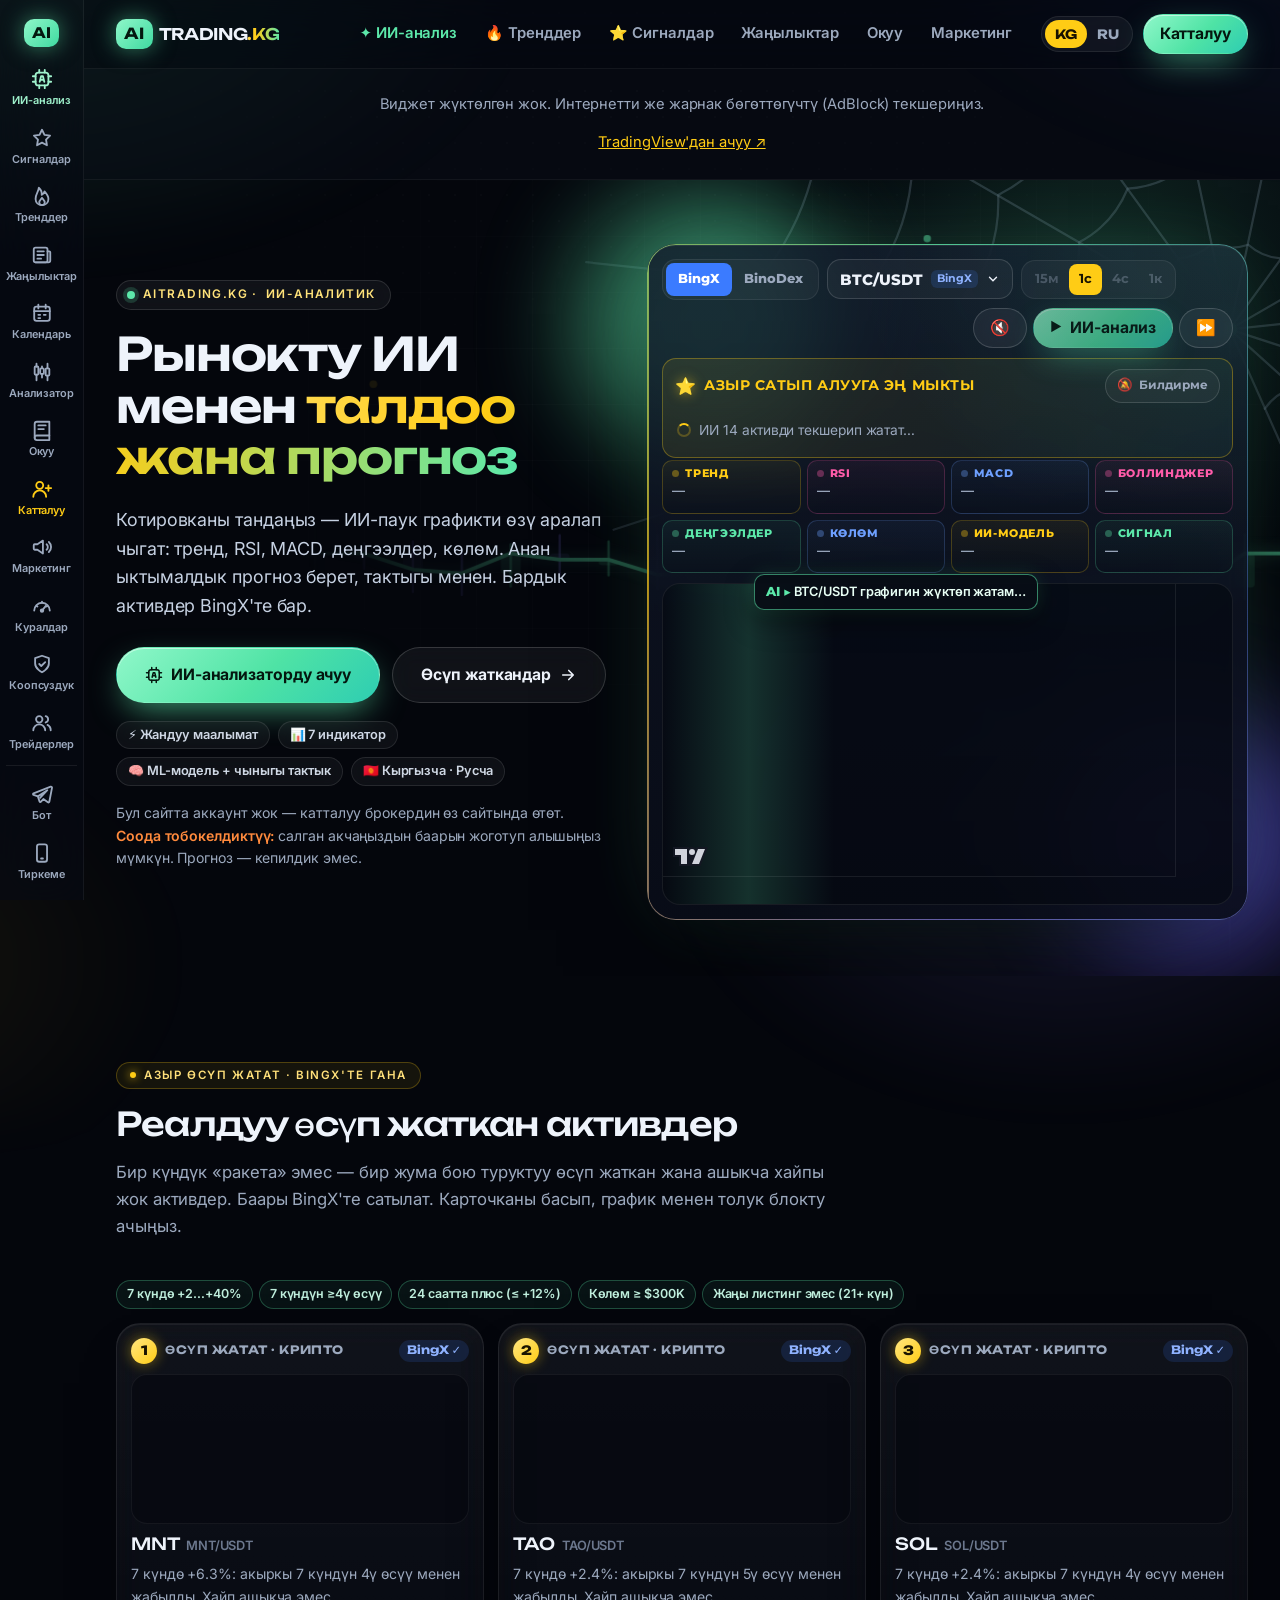
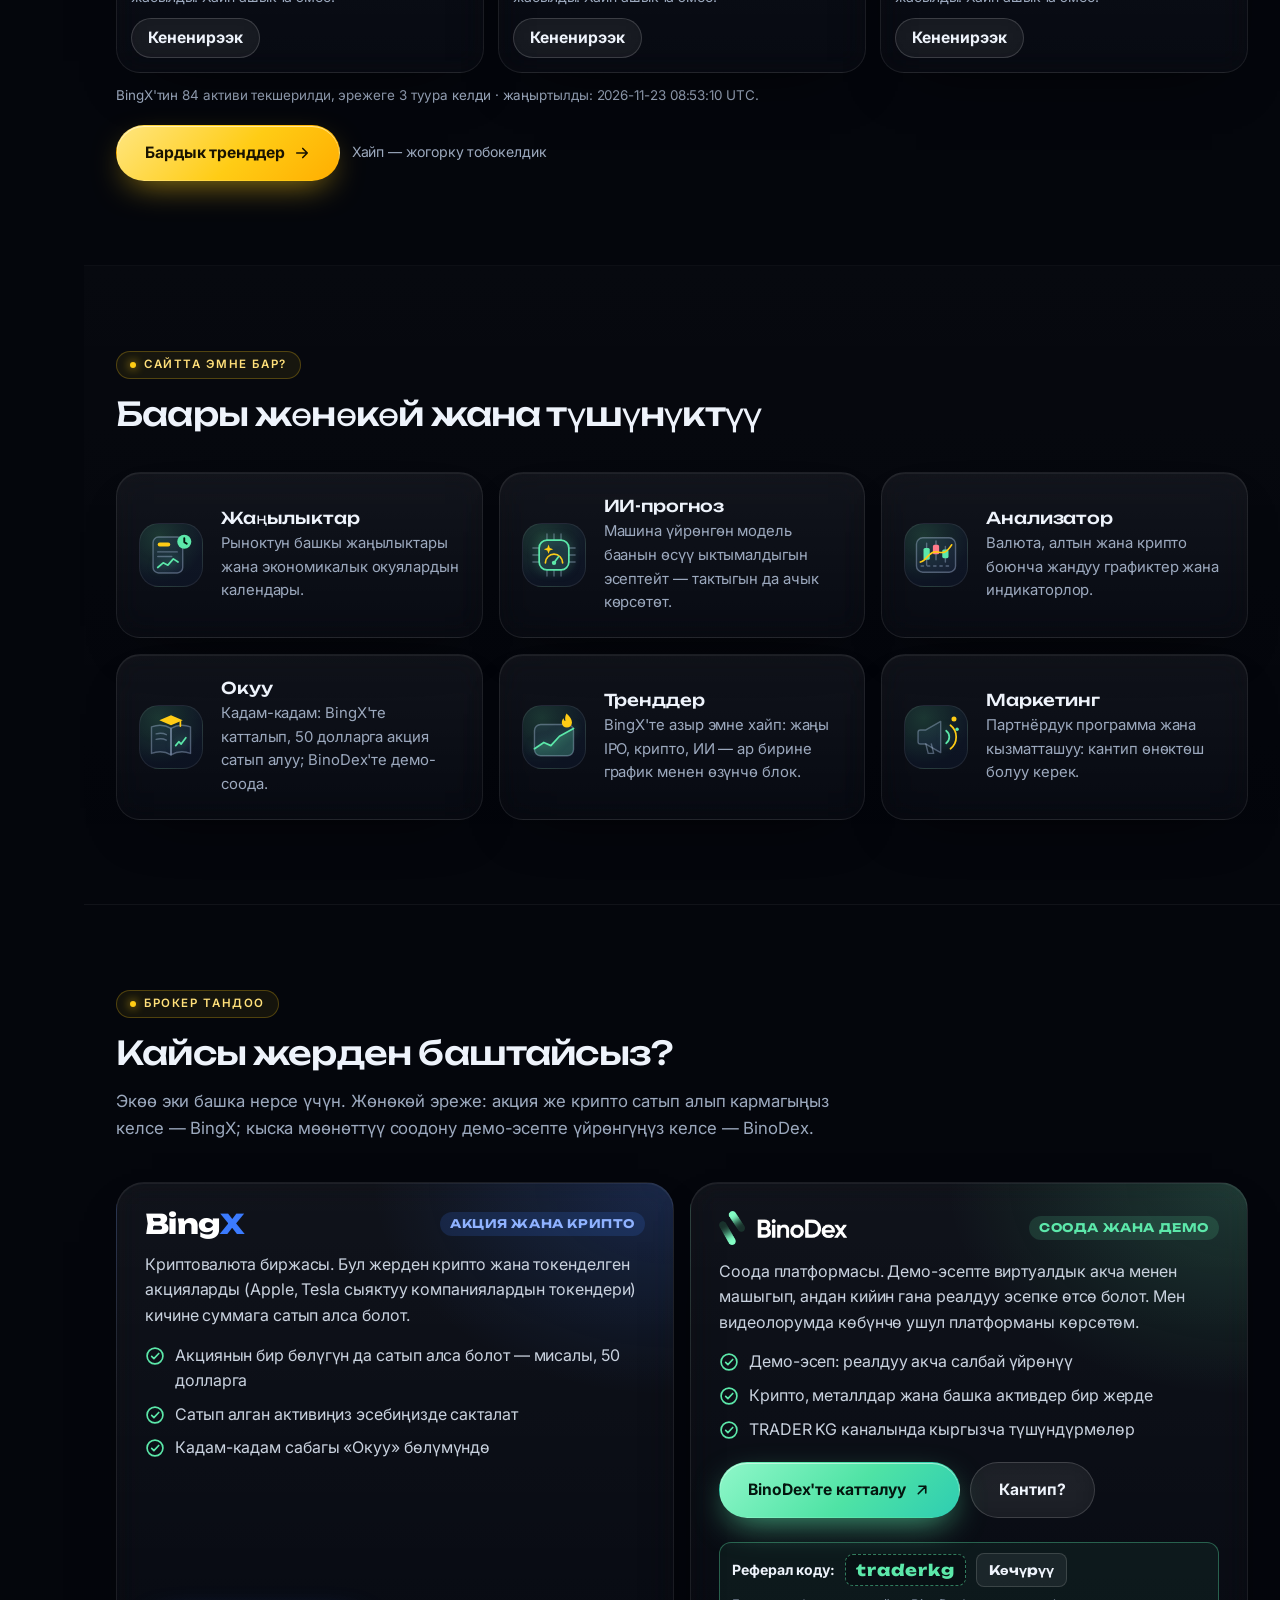
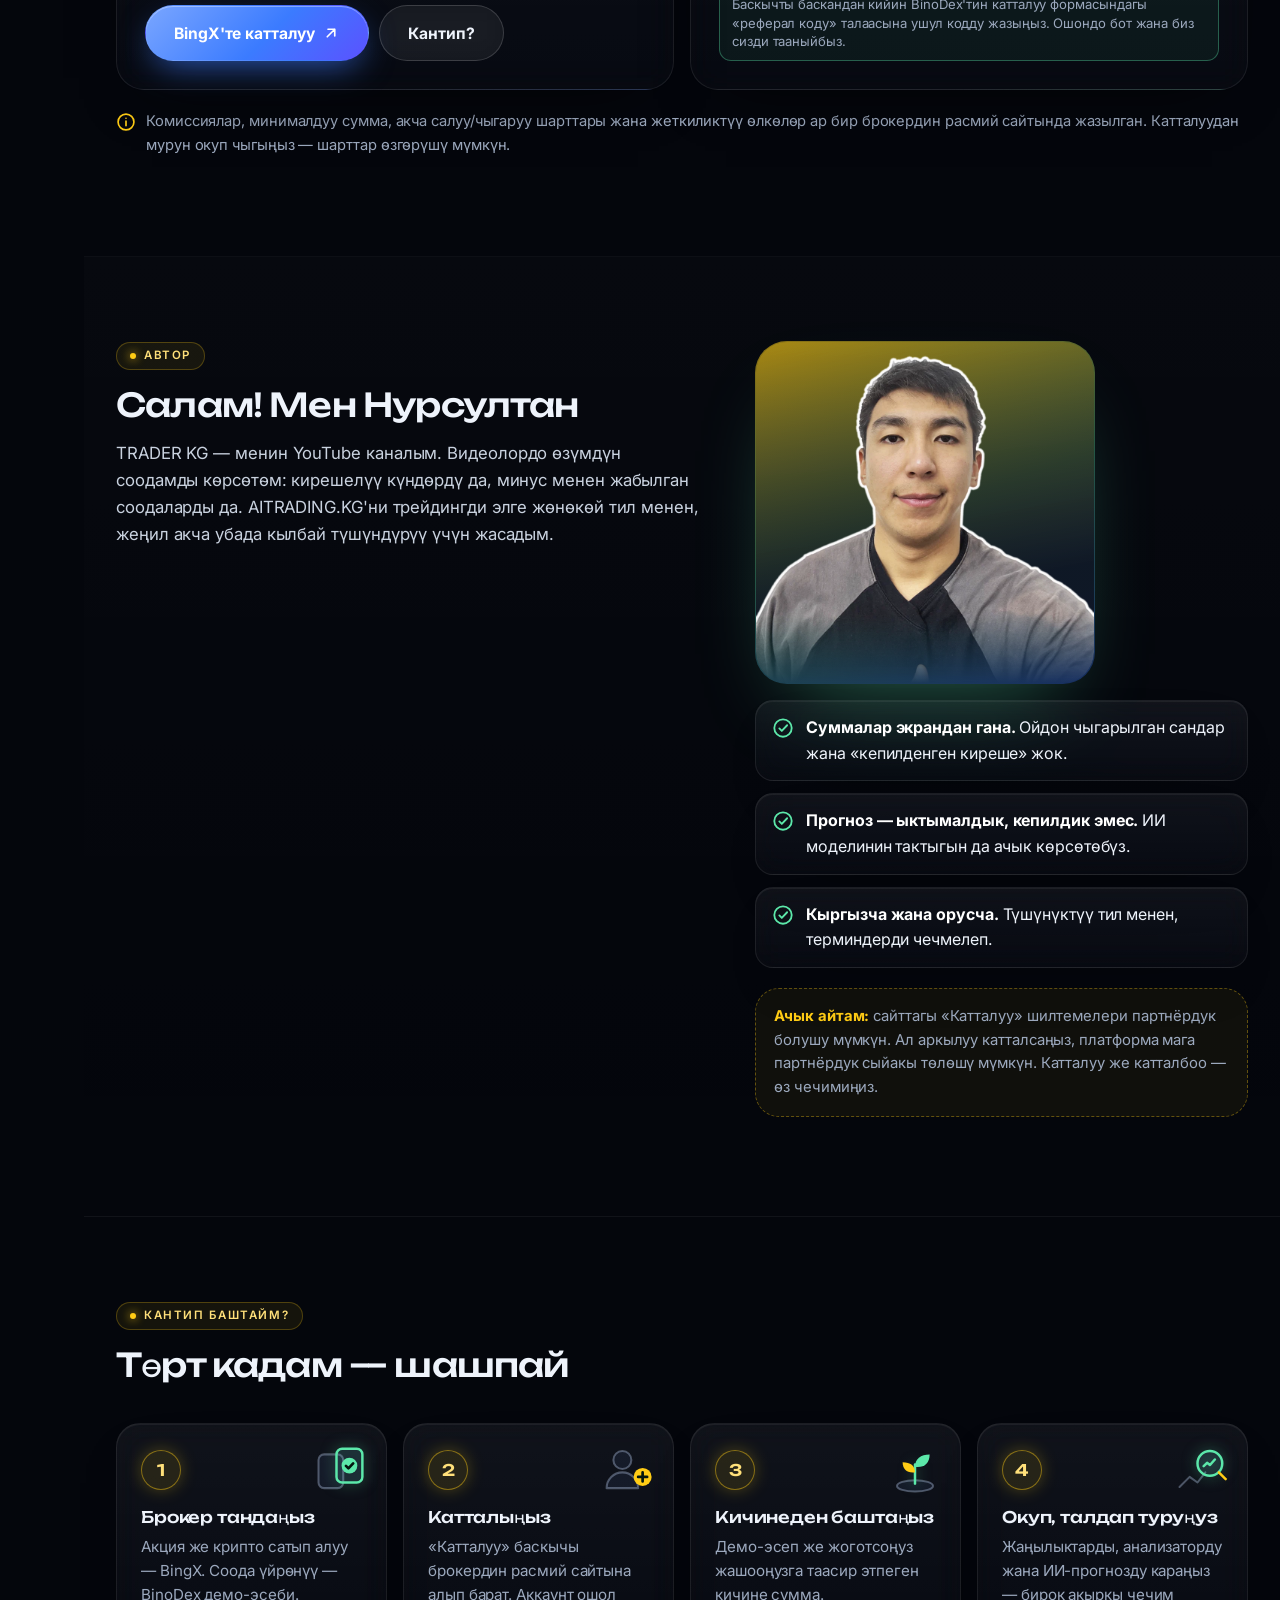
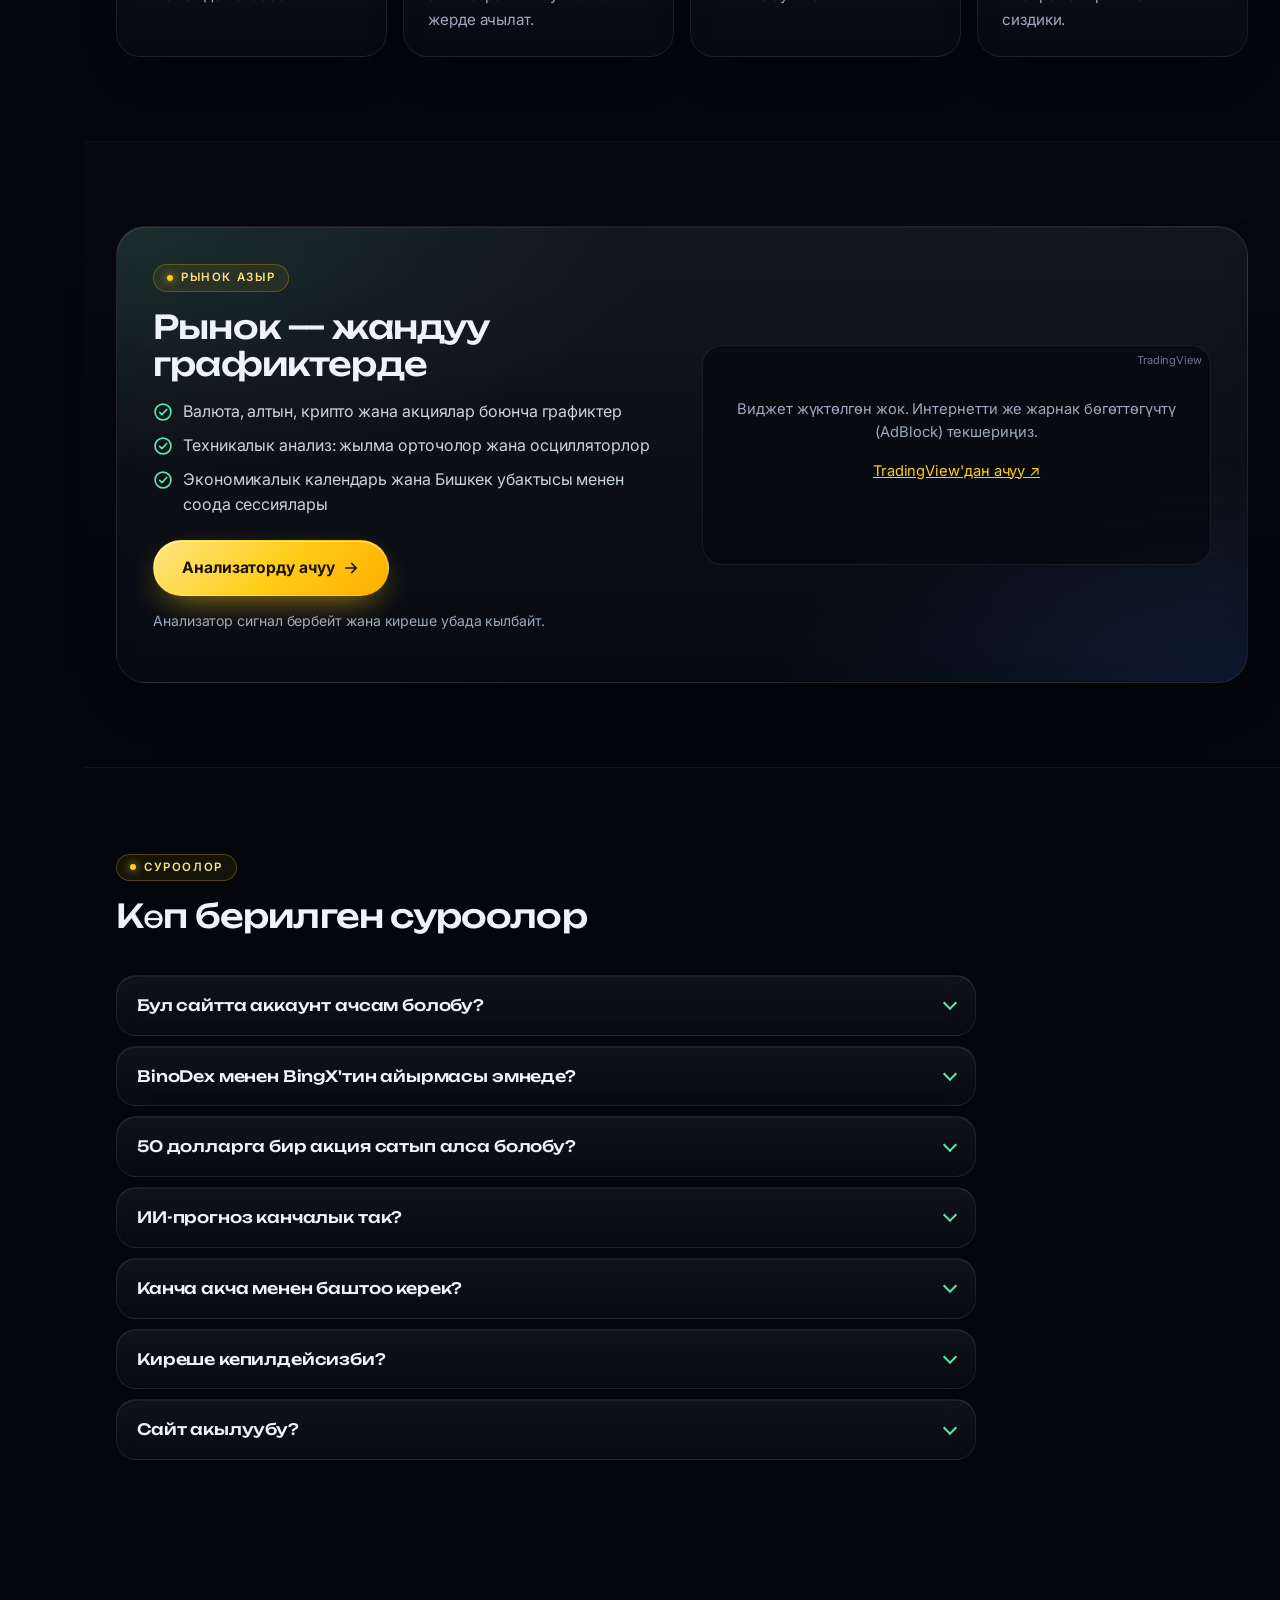
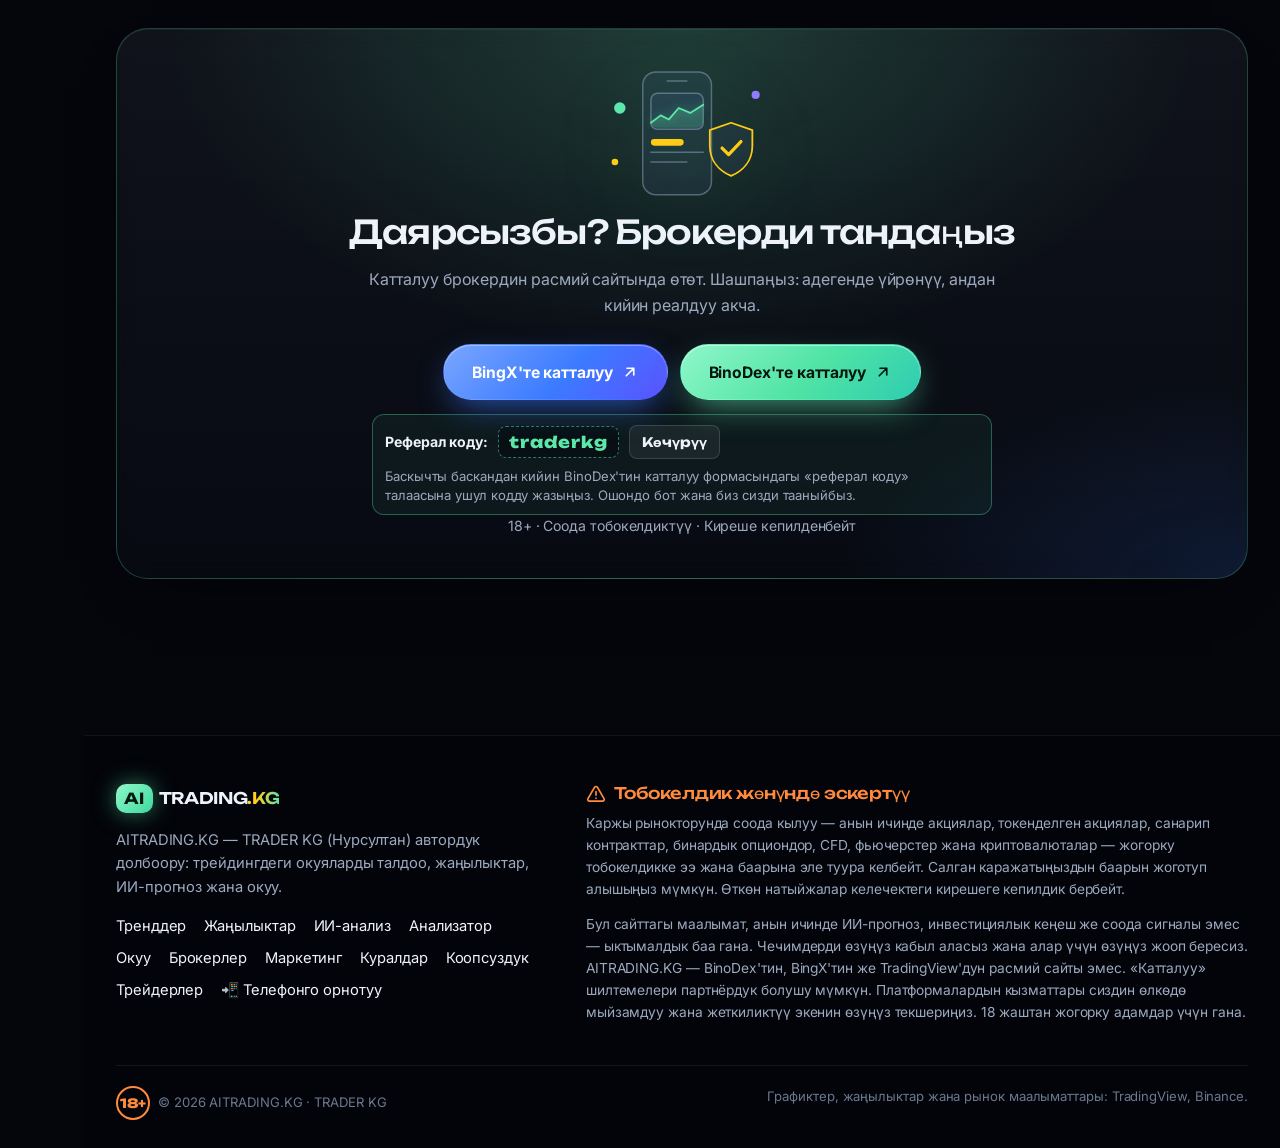
==== commit f2cf0af2: "Дизайн «Аврора»: стекло, сияние, иллюстрации и анимации Автор выбрал вариант A из трёх макетов (desi" ====
--- a/site/index.html
+++ b/site/index.html
@@ -44,6 +44,7 @@
   <main id="main">
     <!-- ===== HERO: ИИ-аналитик ===== -->
     <section class="hero">
+      <div class="art hero-art" aria-hidden="true"><svg viewBox="0 0 1200 640" preserveAspectRatio="xMidYMid slice"><g class="h-web"><path class="ln draw" pathLength="1" d="M1040 120 L1040 640"/><path class="ln draw" pathLength="1" d="M1040 120 L828 595"/><path class="ln draw" pathLength="1" d="M1040 120 L654 468"/><path class="ln draw" pathLength="1" d="M1040 120 L545 281"/><path class="ln draw" pathLength="1" d="M1040 120 L523 66"/><path class="ln draw" pathLength="1" d="M1040 120 L590 -140"/><path class="ln draw" pathLength="1" d="M1040 120 L734 -301"/><path class="ln draw" pathLength="1" d="M1040 120 L932 -389"/><path class="ln draw" pathLength="1" d="M1040 120 L1148 -389"/><path class="ln draw" pathLength="1" d="M1040 120 L1346 -301"/><path class="ln draw" pathLength="1" d="M1040 120 L1490 -140"/><path class="ln draw" pathLength="1" d="M1040 120 L1557 66"/><path class="ln draw" pathLength="1" d="M1040 120 L1535 281"/><path class="ln draw" pathLength="1" d="M1040 120 L1426 468"/><path class="ln draw" pathLength="1" d="M1040 120 L1252 595"/><path class="ln draw web-ring" pathLength="1" style="--d:0.30s" d="M1040 190 Q1027 182 1012 184 Q1003 171 988 167 Q985 151 973 142 Q977 127 970 113 Q980 101 979 85 Q993 78 999 63 Q1014 62 1025 52 Q1040 57 1055 52 Q1066 62 1081 63 Q1087 78 1101 85 Q1100 101 1110 113 Q1103 127 1107 142 Q1095 151 1092 167 Q1077 171 1068 184"/><path class="ln draw web-ring" pathLength="1" style="--d:0.45s" d="M1040 260 Q1014 243 983 248 Q966 222 936 214 Q931 183 907 163 Q915 133 901 105 Q920 81 919 50 Q946 36 958 7 Q989 5 1011 -17 Q1040 -6 1069 -17 Q1091 5 1122 7 Q1134 36 1161 50 Q1160 81 1179 105 Q1165 133 1173 163 Q1149 183 1144 214 Q1114 222 1097 248"/><path class="ln draw web-ring" pathLength="1" style="--d:0.60s" d="M1040 335 Q1000 309 953 316 Q926 277 880 264 Q872 217 836 186 Q848 140 826 98 Q856 60 854 12 Q896 -9 914 -54 Q961 -57 995 -90 Q1040 -73 1085 -90 Q1119 -57 1166 -54 Q1184 -9 1226 12 Q1224 60 1254 98 Q1232 140 1244 186 Q1208 217 1200 264 Q1154 277 1127 316"/><path class="ln draw web-ring" pathLength="1" style="--d:0.75s" d="M1040 415 Q985 380 920 389 Q884 335 821 317 Q810 253 759 211 Q776 148 747 89 Q788 38 785 -28 Q843 -58 867 -119 Q932 -123 979 -169 Q1040 -145 1101 -169 Q1148 -123 1213 -119 Q1237 -58 1295 -28 Q1292 38 1333 89 Q1304 148 1321 211 Q1270 253 1259 317 Q1196 335 1160 389"/><path class="ln draw web-ring" pathLength="1" style="--d:0.90s" d="M1040 500 Q969 454 885 467 Q839 397 758 374 Q744 291 679 237 Q700 156 662 80 Q715 14 711 -70 Q786 -109 817 -187 Q901 -192 961 -252 Q1040 -222 1119 -252 Q1179 -192 1263 -187 Q1294 -109 1369 -70 Q1365 14 1418 80 Q1380 156 1401 237 Q1336 291 1322 374 Q1241 397 1195 467"/><circle class="a1f hub" cx="1040" cy="120" r="6"/></g><g class="h-candles"><g class="cdl cu" style="--d:0.00s"><path d="M30.0 405.8 V449.0"/><rect x="22.0" y="414.8" width="16" height="15.2" rx="3"/></g><g class="cdl cu" style="--d:0.04s"><path d="M69.3 368.3 V428.1"/><rect x="61.3" y="385.0" width="16" height="29.8" rx="3"/></g><g class="cdl cu" style="--d:0.07s"><path d="M108.6 338.2 V391.7"/><rect x="100.6" y="354.3" width="16" height="30.6" rx="3"/></g><g class="cdl cu" style="--d:0.11s"><path d="M147.9 338.1 V362.2"/><rect x="139.9" y="345.5" width="16" height="8.8" rx="3"/></g><g class="cdl cu" style="--d:0.14s"><path d="M187.2 313.6 V354.0"/><rect x="179.2" y="336.1" width="16" height="9.4" rx="3"/></g><g class="cdl cu" style="--d:0.18s"><path d="M226.6 296.5 V361.1"/><rect x="218.6" y="315.1" width="16" height="21.1" rx="3"/></g><g class="cdl cu" style="--d:0.21s"><path d="M265.9 300.6 V340.6"/><rect x="257.9" y="314.5" width="16" height="4.0" rx="3"/></g><g class="cdl cu" style="--d:0.25s"><path d="M305.2 276.8 V326.3"/><rect x="297.2" y="300.0" width="16" height="14.5" rx="3"/></g><g class="cdl cd" style="--d:0.28s"><path d="M344.5 291.6 V312.2"/><rect x="336.5" y="300.0" width="16" height="4.0" rx="3"/></g><g class="cdl cd" style="--d:0.32s"><path d="M383.8 290.4 V331.0"/><rect x="375.8" y="300.0" width="16" height="13.3" rx="3"/></g><g class="cdl cd" style="--d:0.35s"><path d="M423.1 299.9 V333.3"/><rect x="415.1" y="313.3" width="16" height="4.0" rx="3"/></g><g class="cdl cu" style="--d:0.39s"><path d="M462.4 292.8 V326.5"/><rect x="454.4" y="300.0" width="16" height="16.4" rx="3"/></g><g class="cdl cd" style="--d:0.42s"><path d="M501.7 285.4 V317.7"/><rect x="493.7" y="300.0" width="16" height="5.5" rx="3"/></g><g class="cdl cu" style="--d:0.46s"><path d="M541.0 290.4 V317.5"/><rect x="533.0" y="305.4" width="16" height="4.0" rx="3"/></g><g class="cdl cd" style="--d:0.49s"><path d="M580.3 285.4 V328.4"/><rect x="572.3" y="305.4" width="16" height="12.1" rx="3"/></g><g class="cdl cu" style="--d:0.53s"><path d="M619.7 300.3 V341.0"/><rect x="611.7" y="316.8" width="16" height="4.0" rx="3"/></g><g class="cdl cd" style="--d:0.56s"><path d="M659.0 305.1 V350.7"/><rect x="651.0" y="316.8" width="16" height="8.3" rx="3"/></g><g class="cdl cu" style="--d:0.60s"><path d="M698.3 285.6 V346.3"/><rect x="690.3" y="300.0" width="16" height="25.1" rx="3"/></g><g class="cdl cd" style="--d:0.63s"><path d="M737.6 284.2 V306.8"/><rect x="729.6" y="300.0" width="16" height="4.0" rx="3"/></g><g class="cdl cd" style="--d:0.67s"><path d="M776.9 278.7 V322.2"/><rect x="768.9" y="300.0" width="16" height="4.8" rx="3"/></g><g class="cdl cd" style="--d:0.70s"><path d="M816.2 292.5 V341.4"/><rect x="808.2" y="304.8" width="16" height="16.8" rx="3"/></g><g class="cdl cd" style="--d:0.74s"><path d="M855.5 303.9 V337.1"/><rect x="847.5" y="321.5" width="16" height="4.0" rx="3"/></g><g class="cdl cd" style="--d:0.77s"><path d="M894.8 297.1 V352.2"/><rect x="886.8" y="322.0" width="16" height="14.7" rx="3"/></g><g class="cdl cd" style="--d:0.81s"><path d="M934.1 329.5 V361.3"/><rect x="926.1" y="336.7" width="16" height="4.5" rx="3"/></g><g class="cdl cd" style="--d:0.84s"><path d="M973.4 315.4 V367.2"/><rect x="965.4" y="341.2" width="16" height="4.0" rx="3"/></g><g class="cdl cu" style="--d:0.88s"><path d="M1012.8 313.6 V364.2"/><rect x="1004.8" y="327.3" width="16" height="17.5" rx="3"/></g><g class="cdl cu" style="--d:0.91s"><path d="M1052.1 284.8 V336.6"/><rect x="1044.1" y="300.0" width="16" height="27.3" rx="3"/></g><g class="cdl cd" style="--d:0.95s"><path d="M1091.4 292.8 V321.4"/><rect x="1083.4" y="300.0" width="16" height="4.0" rx="3"/></g><g class="cdl cd" style="--d:0.98s"><path d="M1130.7 289.0 V313.8"/><rect x="1122.7" y="300.0" width="16" height="4.0" rx="3"/></g><g class="cdl cd" style="--d:1.02s"><path d="M1170.0 292.4 V331.5"/><rect x="1162.0" y="300.0" width="16" height="16.5" rx="3"/></g><path class="la draw h-trend" pathLength="1" d="M30 415 L69 385 L109 354 L148 345 L187 336 L227 315 L266 315 L305 300 L344 300 L384 313 L423 316 L462 300 L502 305 L541 305 L580 317 L620 317 L659 325 L698 300 L738 300 L777 305 L816 322 L856 322 L895 337 L934 341 L973 345 L1013 327 L1052 300 L1091 300 L1131 300 L1170 317"/></g><g class="h-dots"><circle class="a1f float" style="--d:3.3s" cx="655" cy="314" r="3.2"/><circle class="a2f float" style="--d:1.4s" cx="352" cy="164" r="3.2"/><circle class="a3f float" style="--d:0.7s" cx="1113" cy="79" r="2.0"/><circle class="a1f float" style="--d:2.4s" cx="301" cy="186" r="2.1"/><circle class="a2f float" style="--d:1.5s" cx="45" cy="165" r="2.6"/><circle class="a3f float" style="--d:2.1s" cx="1107" cy="252" r="2.7"/><circle class="a1f float" style="--d:3.6s" cx="797" cy="47" r="3.0"/><circle class="a2f float" style="--d:1.6s" cx="1019" cy="287" r="2.3"/><circle class="a3f float" style="--d:0.2s" cx="156" cy="234" r="1.7"/><circle class="a1f float" style="--d:1.4s" cx="274" cy="82" r="1.7"/><circle class="a2f float" style="--d:0.4s" cx="40" cy="79" r="2.3"/><circle class="a3f float" style="--d:2.5s" cx="69" cy="312" r="1.9"/><circle class="a1f float" style="--d:1.5s" cx="323" cy="142" r="1.8"/><circle class="a2f float" style="--d:1.9s" cx="991" cy="350" r="2.5"/><circle class="a3f float" style="--d:1.4s" cx="136" cy="63" r="2.1"/><circle class="a1f float" style="--d:0.1s" cx="968" cy="82" r="3.3"/></g></svg></div>
       <div class="container hero-ai">
         <div>
           <span class="kicker"><span class="dot"></span>AITRADING.KG · <span data-i18n="hero.kicker">ИИ-аналитик</span></span>
@@ -61,7 +62,7 @@
           </div>
           <p class="cta-note" style="margin-top:16px" data-i18n="hero.note">Бул сайтта аккаунт жок — катталуу брокердин өз сайтында өтөт. <b>Соода тобокелдиктүү:</b> салган акчаңыздын баарын жоготуп алышыңыз мүмкүн. Прогноз — кепилдик эмес.</p>
         </div>
-        <div data-ai-analyst data-mode="hero" data-symbol="BTC" data-tf="1h"></div>
+        <div class="aia-wrap"><span class="deco d1" aria-hidden="true"></span><span class="deco d2" aria-hidden="true"></span><div data-ai-analyst data-mode="hero" data-symbol="BTC" data-tf="1h"></div></div>
       </div>
     </section>
 
@@ -93,27 +94,27 @@
         </div>
         <div class="tiles">
           <a class="tile" href="news.html">
-            <div class="icon"><svg aria-hidden="true"><use href="#i-news"/></svg></div>
+            <div class="art tile-art" aria-hidden="true"><svg viewBox="0 0 64 64"><rect class="bs ln" x="9" y="9" width="38" height="46" rx="7"/><rect class="a2f" x="15" y="16" width="16" height="5" rx="2.5"/><path class="ln" d="M15 28h25M15 34h18"/><path class="la" d="M15 48l7-6 6 3 7-8 6 4"/><circle class="a1f" cx="49" cy="15" r="9"/><path class="ink" d="M49 10.5v5l3.2 2"/></svg></div>
             <div><h3 data-i18n="nav.news">Жаңылыктар</h3><p data-i18n="sec.news">Рыноктун башкы жаңылыктары жана экономикалык окуялардын календары.</p></div>
           </a>
           <a class="tile" href="forecast.html">
-            <div class="icon icon-mint"><svg aria-hidden="true"><use href="#i-ai"/></svg></div>
+            <div class="art tile-art" aria-hidden="true"><svg viewBox="0 0 64 64"><path class="ln" d="M23 5v8M32 5v8M41 5v8M23 51v8M32 51v8M41 51v8M5 23h8M5 32h8M5 41h8M51 23h8M51 32h8M51 41h8"/><rect class="bs la" x="13" y="13" width="38" height="38" rx="10"/><path class="ly" d="M21 42a11 11 0 0 1 22 0"/><path class="la" d="M32 42l6-8"/><circle class="a1f" cx="32" cy="42" r="2.8"/><path class="a2f" d="M25 18.5l1.6 4.4 4.4 1.6-4.4 1.6-1.6 4.4-1.6-4.4-4.4-1.6 4.4-1.6z"/></svg></div>
             <div><h3 data-i18n="nav.forecast">ИИ-прогноз</h3><p data-i18n="sec.forecast">Машина үйрөнгөн модель баанын өсүү ыктымалдыгын эсептейт — тактыгын да ачык көрсөтөт.</p></div>
           </a>
           <a class="tile" href="analyzer.html">
-            <div class="icon"><svg aria-hidden="true"><use href="#i-chart"/></svg></div>
+            <div class="art tile-art" aria-hidden="true"><svg viewBox="0 0 64 64"><rect class="bs ln" x="7" y="10" width="50" height="44" rx="8"/><path class="ln dash" d="M13 46h38"/><path class="ln" d="M20 17v28M32 14v24M44 21v20"/><rect class="a1f" x="16" y="23" width="8" height="15" rx="2"/><rect class="rdf" x="28" y="19" width="8" height="12" rx="2"/><rect class="a1f" x="40" y="25" width="8" height="11" rx="2"/><path class="ly" d="M12 41c8-2 11-13 19-13s12 5 21-9"/></svg></div>
             <div><h3 data-i18n="nav.analyzer">Анализатор</h3><p data-i18n="sec.analyzer">Валюта, алтын жана крипто боюнча жандуу графиктер жана индикаторлор.</p></div>
           </a>
           <a class="tile" href="learn.html">
-            <div class="icon icon-mint"><svg aria-hidden="true"><use href="#i-book"/></svg></div>
+            <div class="art tile-art" aria-hidden="true"><svg viewBox="0 0 64 64"><path class="bs ln" d="M7 19c8-3 17-3 25 2v34c-8-5-17-5-25-2z"/><path class="bs ln" d="M57 19c-8-3-17-3-25 2v34c8-5 17-5 25-2z"/><path class="ln" d="M13 28c4-1 9-1 13 1M13 35c4-1 9-1 13 1"/><path class="la" d="M38 43l4-5 3 3 6-8"/><path class="a2f" d="M32 4l15 6.5-15 6.5-15-6.5z"/><path class="ly" d="M44 12v6"/></svg></div>
             <div><h3 data-i18n="nav.learn">Окуу</h3><p data-i18n="sec.learn">Кадам-кадам: BingX'те катталып, 50 долларга акция сатып алуу; BinoDex'те демо-соода.</p></div>
           </a>
           <a class="tile" href="trends.html">
-            <div class="icon"><svg aria-hidden="true"><use href="#i-swap"/></svg></div>
+            <div class="art tile-art" aria-hidden="true"><svg viewBox="0 0 64 64"><rect class="bs ln" x="7" y="16" width="50" height="40" rx="8"/><path class="a1f op" d="M7 47l12-8 9 4 11-12 18-10v27a8 8 0 0 1-8 8H15a8 8 0 0 1-8-8z"/><path class="la" d="M7 47l12-8 9 4 11-12 18-10"/><path class="a2f" d="M48 2c4.5 4 7 7.5 7 11.5a6.5 6.5 0 0 1-13 0c0-2.4 1-4.4 2.4-5.6 0 2 .9 3.3 2.2 3.6C46 8.2 46.3 5 48 2z"/></svg></div>
             <div><h3 data-i18n="nav.trends">Тренддер</h3><p data-i18n="sec.trends">BingX'те азыр эмне хайп: жаңы IPO, крипто, ИИ — ар бирине график менен өзүнчө блок.</p></div>
           </a>
           <a class="tile" href="marketing.html">
-            <div class="icon icon-mint"><svg aria-hidden="true"><use href="#i-megaphone"/></svg></div>
+            <div class="art tile-art" aria-hidden="true"><svg viewBox="0 0 64 64"><path class="bs ln" d="M9 26v12a3 3 0 0 0 3 3h7l19 11V12L19 23h-7a3 3 0 0 0-3 3z"/><path class="ln" d="M19 41l3 12h7l-3-12"/><path class="la" d="M45 24a10 10 0 0 1 0 16"/><path class="ly" d="M50.5 17a19 19 0 0 1 0 30"/><circle class="a2f" cx="55" cy="9" r="3.2"/><circle class="a1f" cx="59" cy="22" r="2.2"/></svg></div>
             <div><h3 data-i18n="nav.marketing">Маркетинг</h3><p data-i18n="sec.marketing">Партнёрдук программа жана кызматташуу: кантип өнөктөш болуу керек.</p></div>
           </a>
         </div>
@@ -195,10 +196,10 @@
           <h2 data-i18n="start.title">Төрт кадам — шашпай</h2>
         </div>
         <ol class="steps">
-          <li><h3 data-i18n="s1.t">Брокер тандаңыз</h3><p data-i18n="s1.p">Акция же крипто сатып алуу — BingX. Соода үйрөнүү — BinoDex демо-эсеби.</p></li>
-          <li><h3 data-i18n="s2.t">Катталыңыз</h3><p data-i18n="s2.p">«Катталуу» баскычы брокердин расмий сайтына алып барат. Аккаунт ошол жерде ачылат.</p></li>
-          <li><h3 data-i18n="s3.t">Кичинеден баштаңыз</h3><p data-i18n="s3.p">Демо-эсеп же жоготсоңуз жашооңузга таасир этпеген кичине сумма.</p></li>
-          <li><h3 data-i18n="s4.t">Окуп, талдап туруңуз</h3><p data-i18n="s4.p">Жаңылыктарды, анализаторду жана ИИ-прогнозду караңыз — бирок акыркы чечим сиздики.</p></li>
+          <li><div class="art step-art" aria-hidden="true"><svg viewBox="0 0 48 48"><rect class="bs ln" x="4" y="11" width="22" height="30" rx="5"/><rect class="bs la" x="20" y="6" width="23" height="30" rx="5"/><circle class="a1f" cx="31.5" cy="21" r="7"/><path class="ink" d="M28.4 21.2l2.2 2.2 4.2-4.4"/></svg></div><h3 data-i18n="s1.t">Брокер тандаңыз</h3><p data-i18n="s1.p">Акция же крипто сатып алуу — BingX. Соода үйрөнүү — BinoDex демо-эсеби.</p></li>
+          <li><div class="art step-art" aria-hidden="true"><svg viewBox="0 0 48 48"><circle class="bs ln" cx="19" cy="16" r="8"/><path class="bs ln" d="M5 41a14 14 0 0 1 28 0z"/><circle class="a2f" cx="37" cy="31" r="8"/><path class="ink" d="M37 27v8M33 31h8"/></svg></div><h3 data-i18n="s2.t">Катталыңыз</h3><p data-i18n="s2.p">«Катталуу» баскычы брокердин расмий сайтына алып барат. Аккаунт ошол жерде ачылат.</p></li>
+          <li><div class="art step-art" aria-hidden="true"><svg viewBox="0 0 48 48"><ellipse class="bs ln" cx="24" cy="39" rx="16" ry="5"/><path class="la" d="M24 37V20"/><path class="a1f" d="M24 22c0-7 5-11 13-11 0 8-5 12-13 11z"/><path class="a2f" d="M24 27c0-6-4-9-11-9 0 6 4 10 11 9z"/></svg></div><h3 data-i18n="s3.t">Кичинеден баштаңыз</h3><p data-i18n="s3.p">Демо-эсеп же жоготсоңуз жашооңузга таасир этпеген кичине сумма.</p></li>
+          <li><div class="art step-art" aria-hidden="true"><svg viewBox="0 0 48 48"><path class="ln" d="M4 40l9-9 7 5 7-9"/><circle class="bs la" cx="31" cy="19" r="11"/><path class="ly" d="M39 27l6 6"/><path class="la" d="M25.5 21.5l3-3 2.6 2 4.3-5"/></svg></div><h3 data-i18n="s4.t">Окуп, талдап туруңуз</h3><p data-i18n="s4.p">Жаңылыктарды, анализаторду жана ИИ-прогнозду караңыз — бирок акыркы чечим сиздики.</p></li>
         </ol>
       </div>
     </section>
@@ -267,6 +268,7 @@
     <section class="section">
       <div class="container">
         <div class="final-cta">
+          <div class="art cta-art" aria-hidden="true"><svg viewBox="0 0 220 170"><rect class="bs ln" x="62" y="8" width="84" height="150" rx="16"/><path class="ln" d="M92 19h24"/><rect class="bs ln" x="72" y="34" width="64" height="44" rx="8"/><path class="a1f op" d="M72 70l12-9 10 5 12-14 14 6 16-10v20a8 8 0 0 1-8 8H80a8 8 0 0 1-8-8z"/><path class="la draw" pathLength="1" d="M72 70l12-9 10 5 12-14 14 6 16-10"/><rect class="a2f" x="72" y="90" width="40" height="8" rx="4"/><path class="ln" d="M72 106h64M72 118h44"/><path class="bs ly" d="M170 70l26 9v19c0 19-12 31-26 37-14-6-26-18-26-37V79z"/><path class="ink2" d="M159 101l8 8 15-16"/><circle class="a1f float" cx="34" cy="52" r="7"/><circle class="a2f float d2" cx="28" cy="118" r="4"/><circle class="a3f float d3" cx="200" cy="36" r="5"/></svg></div>
           <h2 data-i18n="final.title">Даярсызбы? Брокерди тандаңыз</h2>
           <p data-i18n="final.p">Катталуу брокердин расмий сайтында өтөт. Шашпаңыз: адегенде үйрөнүү, андан кийин реалдуу акча.</p>
           <div class="cta-row">
--- a/site/assets/css/style.css
+++ b/site/assets/css/style.css
@@ -1,5 +1,6 @@
 /* AITRADING.KG — TRADER KG
    Түстөр: TRADER KG сары #FFCC15, BinoDex жашыл #5CE8AA, караңгы фон. */
+@import url("https://fonts.googleapis.com/css2?family=Unbounded:wght@500;600;700&display=swap");  /* «Аврора»: аталыштар */
 
 :root {
   --bg: #070b12;
@@ -1200,3 +1201,289 @@
 .refcode { max-width: 620px; }
 .cta-row + .refcode { margin-left: auto; margin-right: auto; }
 .aia-actions + .refcode { margin-top: 8px; }
+
+/* ==========================================================================
+   ДИЗАЙН «АВРОРА» (23.11.2026, автор тандаган A варианты; макеттер — design/)
+   Караңгы айнек, жай жылган түстүү нур, неон сызыктар, SVG-иллюстрациялар.
+   Аталыштар — Unbounded (файлдын башында @import), текст — Inter.
+   Жандуу блоктордун (ИИ-паук, TradingView) ичи өзгөрбөйт.
+   ========================================================================== */
+:root {
+  --bg: #04060c; --bg-2: #080c16; --card: rgba(255, 255, 255, 0.04); --card-2: rgba(255, 255, 255, 0.06);
+  --line: rgba(255, 255, 255, 0.075); --line-2: rgba(255, 255, 255, 0.14);
+  --text: #eef3fb; --muted: #9ca9be; --dim: #6c788e;
+  --violet: #8f7dff;
+  --radius: 24px; --radius-sm: 14px;
+  --font-head: "Unbounded", "Montserrat", system-ui, sans-serif;
+  --header-h: 68px;
+  --glass-bg: linear-gradient(180deg, rgba(255, 255, 255, 0.055), rgba(255, 255, 255, 0.018));
+  /* иллюстрациялардын түстөрү */
+  --ill-ln: rgba(200, 220, 255, 0.34); --ill-la: #5ce8aa; --ill-ly: #ffcc15; --ill-bs: rgba(120, 160, 255, 0.07);
+  --ill-a1: #5ce8aa; --ill-a2: #ffcc15; --ill-a3: #8f7dff; --ill-rd: #ff7a8a; --ill-ink: #04170f; --ill-tx: #dff9ee; --ill-node: #0a1120;
+  --ill-up-f: rgba(92, 232, 170, 0.22); --ill-up-s: rgba(92, 232, 170, 0.55); --ill-dn-f: rgba(143, 125, 255, 0.16); --ill-dn-s: rgba(143, 125, 255, 0.45);
+}
+/* ИИ-аналитиктин ичиндеги шрифт мурункудай (Unbounded кең — агент-чиптерге батпайт) */
+.aia, .cbx, .aib-panel { --font-head: "Montserrat", "Segoe UI", system-ui, sans-serif; }
+
+body { background: var(--bg); letter-spacing: -0.005em; }
+body::before {
+  content: ""; position: fixed; inset: -25vh -25vw; z-index: -2; pointer-events: none;
+  background:
+    radial-gradient(38% 32% at 18% 14%, rgba(92, 232, 170, 0.17), transparent 70%),
+    radial-gradient(34% 30% at 86% 8%, rgba(59, 123, 255, 0.2), transparent 70%),
+    radial-gradient(30% 30% at 72% 78%, rgba(143, 125, 255, 0.14), transparent 70%),
+    radial-gradient(26% 26% at 8% 88%, rgba(255, 204, 21, 0.08), transparent 70%);
+  filter: blur(24px); animation: auAurora 26s ease-in-out infinite alternate;
+}
+body::after {
+  content: ""; position: fixed; inset: 0; z-index: -1; pointer-events: none; opacity: 0.5;
+  background-image: radial-gradient(rgba(255, 255, 255, 0.09) 1px, transparent 1.2px); background-size: 26px 26px;
+  mask-image: radial-gradient(ellipse 70% 60% at 50% 0%, #000, transparent 75%); -webkit-mask-image: radial-gradient(ellipse 70% 60% at 50% 0%, #000, transparent 75%);
+}
+@keyframes auAurora { 0% { transform: translate(0, 0) rotate(0deg); } 50% { transform: translate(4vw, 3vh) rotate(4deg); } 100% { transform: translate(-3vw, 6vh) rotate(-3deg); } }
+
+h1, h2, h3 { letter-spacing: -0.025em; }
+h1 { font-weight: 600; font-size: clamp(1.75rem, 3.9vw, 3rem); line-height: 1.12; }
+h2 { font-weight: 500; font-size: clamp(1.35rem, 2.7vw, 2.05rem); }
+h3 { font-weight: 500; font-size: 1rem; letter-spacing: -0.01em; }
+.hero-ai h1 { font-size: clamp(1.75rem, 3.6vw, 2.9rem); }
+.hl { background: linear-gradient(92deg, #ffd84a 0%, #ffcc15 30%, #5ce8aa 100%); -webkit-background-clip: text; background-clip: text; color: transparent; }
+
+/* ---------- Баскычтар: «пилюля» + жылтырак ---------- */
+.btn { border-radius: 999px; font: 700 0.98rem/1 var(--font-body); position: relative; overflow: hidden; isolation: isolate;
+  transition: transform 0.3s cubic-bezier(.2,.8,.2,1), box-shadow 0.3s, background 0.3s, border-color 0.3s; }
+.btn::after { content: ""; position: absolute; inset: 0; z-index: -1; background: linear-gradient(110deg, transparent 30%, rgba(255, 255, 255, 0.5) 50%, transparent 70%); transform: translateX(-130%); transition: transform 0.8s ease; }
+.btn:hover { transform: translateY(-2px); }
+.btn:hover::after { transform: translateX(130%); }
+.btn svg { transition: transform 0.3s; }
+.btn:hover svg { transform: translateX(3px); }
+.btn-mint { background: linear-gradient(135deg, #8ff7c9, #4fe3a5 55%, #2ecdb2); box-shadow: 0 12px 34px -10px rgba(92, 232, 170, 0.75), inset 0 1px 0 rgba(255, 255, 255, 0.5); }
+.btn-mint:hover { box-shadow: 0 16px 44px -10px rgba(92, 232, 170, 0.95), inset 0 1px 0 rgba(255, 255, 255, 0.5); }
+.btn-yellow { background: linear-gradient(135deg, #ffe680, #ffcc15 55%, #ffae00); box-shadow: 0 12px 34px -12px rgba(255, 204, 21, 0.7), inset 0 1px 0 rgba(255, 255, 255, 0.55); }
+.btn-blue { background: linear-gradient(135deg, #7aa6ff, #3b7bff 55%, #5b52ff); box-shadow: 0 12px 34px -10px rgba(59, 123, 255, 0.75), inset 0 1px 0 rgba(255, 255, 255, 0.35); }
+.btn-ghost { background: rgba(255, 255, 255, 0.05); border-color: rgba(255, 255, 255, 0.16); backdrop-filter: blur(12px); -webkit-backdrop-filter: blur(12px); }
+.btn-ghost:hover { background: rgba(255, 255, 255, 0.09); border-color: rgba(92, 232, 170, 0.5); }
+
+/* ---------- Шапка, сол тилке, ылдыйкы панель ---------- */
+.site-header { background: rgba(6, 9, 17, 0.72); border-bottom-color: rgba(255, 255, 255, 0.06); backdrop-filter: blur(18px) saturate(150%); -webkit-backdrop-filter: blur(18px) saturate(150%); }
+.brand-ai { border-radius: 10px; background: linear-gradient(135deg, #8ff7c9, #3fd9a0); box-shadow: 0 0 22px rgba(92, 232, 170, 0.5); font-family: var(--font-head); font-weight: 700; }
+.brand-name { font: 600 1rem/1 var(--font-head); font-style: normal; letter-spacing: -0.02em; }
+.nav a { border-radius: 999px; padding: 9px 13px; }
+.nav a:hover { background: rgba(255, 255, 255, 0.06); }
+.nav a[aria-current="page"] { background: rgba(255, 204, 21, 0.1); }
+.nav a.nav-ai[aria-current="page"] { background: rgba(92, 232, 170, 0.12); }
+@media (max-width: 1179px) { .nav { background: rgba(6, 9, 17, 0.96); } }
+.lang { border-radius: 999px; }
+.lang button { border-radius: 999px; }
+.ticker { background: rgba(8, 12, 22, 0.5); border-bottom-color: rgba(255, 255, 255, 0.05); }
+
+@media (min-width: 1024px) {
+  .rail { background: rgba(8, 11, 20, 0.6); border-right: 1px solid rgba(255, 255, 255, 0.06); backdrop-filter: blur(18px); -webkit-backdrop-filter: blur(18px); }
+  .rail a, .rail button { position: relative; border-radius: 16px; transition: color 0.2s, background 0.2s, transform 0.2s; }
+  .rail a:hover, .rail button:hover { transform: translateY(-1px); }
+  .rail a[aria-current="page"], .rail button[aria-pressed="true"] { background: linear-gradient(180deg, rgba(92, 232, 170, 0.18), rgba(92, 232, 170, 0.06)); box-shadow: inset 0 0 0 1px rgba(92, 232, 170, 0.35), 0 8px 24px -8px rgba(92, 232, 170, 0.5); }
+  .rail a[aria-current="page"]::before { content: ""; position: absolute; left: -6px; top: 22%; bottom: 22%; width: 3px; border-radius: 3px; background: var(--mint); box-shadow: 0 0 12px var(--mint); }
+  .rail a[aria-current="page"] svg { filter: drop-shadow(0 0 6px rgba(92, 232, 170, 0.8)); }
+}
+@media (max-width: 1023px) {
+  .tabbar { left: 10px; right: 10px; bottom: calc(10px + env(safe-area-inset-bottom)); padding: 5px; border-radius: 24px; border: 1px solid rgba(255, 255, 255, 0.12);
+    background: rgba(12, 17, 30, 0.78); backdrop-filter: blur(20px) saturate(160%); -webkit-backdrop-filter: blur(20px) saturate(160%); box-shadow: 0 18px 50px rgba(0, 0, 0, 0.55); }
+  .tabbar a, .tabbar button { border-radius: 18px; }
+  .tabbar a[aria-current="page"] { background: linear-gradient(180deg, rgba(92, 232, 170, 0.22), rgba(92, 232, 170, 0.06)); box-shadow: inset 0 0 0 1px rgba(92, 232, 170, 0.35); }
+  html.has-rail body { padding-bottom: calc(84px + env(safe-area-inset-bottom)); }
+  html.has-rail .toast { bottom: calc(96px + env(safe-area-inset-bottom)); }
+  html.has-rail .pwa-card { bottom: calc(90px + env(safe-area-inset-bottom)); }
+  .ms-card { background: rgba(10, 14, 26, 0.94); backdrop-filter: blur(20px); -webkit-backdrop-filter: blur(20px); border-radius: 28px 28px 0 0; }
+  .ms-grid a, .ms-grid button { border-radius: 18px; background: rgba(255, 255, 255, 0.04); }
+}
+
+/* ---------- Hero ---------- */
+.hero { padding: 64px 0 56px; }
+.hero::before { opacity: 0.25; }
+.hero::after { background: radial-gradient(circle, rgba(92, 232, 170, 0.16), transparent 62%); }
+.kicker { padding: 8px 14px 8px 10px; border-radius: 999px; background: rgba(255, 255, 255, 0.05); border: 1px solid rgba(255, 255, 255, 0.12); backdrop-filter: blur(10px); color: #ffe27a; font: 600 0.74rem/1 var(--font-body); letter-spacing: 0.12em; }
+.kicker .dot { animation: pulse 1.8s infinite; }
+.hero p.lead { color: #c6d1e2; }
+.hero-badges span { border-radius: 999px; background: rgba(255, 255, 255, 0.045); border-color: rgba(255, 255, 255, 0.1); backdrop-filter: blur(8px); transition: border-color 0.3s, transform 0.3s; }
+.hero-badges span:hover { border-color: rgba(92, 232, 170, 0.5); transform: translateY(-2px); }
+
+/* ИИ-аналитик: айнек + айланган градиент чек, артында жаркыраган шарлар */
+@property --au-ang { syntax: "<angle>"; initial-value: 0deg; inherits: false; }
+.aia { border-radius: 28px; background: radial-gradient(120% 80% at 100% 0%, rgba(92, 232, 170, 0.1), transparent 55%), linear-gradient(180deg, rgba(18, 26, 44, 0.78), rgba(9, 13, 24, 0.9));
+  backdrop-filter: blur(16px); -webkit-backdrop-filter: blur(16px); box-shadow: 0 40px 100px -30px rgba(0, 0, 0, 0.8), 0 0 80px -30px rgba(92, 232, 170, 0.35), inset 0 1px 0 rgba(255, 255, 255, 0.08); }
+.aia::before { border-radius: 29px; opacity: 0.9; padding: 1.2px; background: conic-gradient(from var(--au-ang), rgba(92, 232, 170, 0.9), rgba(59, 123, 255, 0.35), rgba(143, 125, 255, 0.6), rgba(255, 204, 21, 0.75), rgba(92, 232, 170, 0.9)); animation: auSpin 8s linear infinite; }
+@keyframes auSpin { to { --au-ang: 360deg; } }
+.aia-stage { border-radius: 18px; }
+.aia-sym, .aia-tf, .aia-mkt, .aia-exp { border-radius: 14px; }
+@media (max-width: 640px) { .aia { border-radius: 22px; } .aia::before { border-radius: 23px; } }
+.aia-wrap { position: relative; min-width: 0; }
+.aia-wrap > [data-ai-analyst], .aia-wrap > .aia { position: relative; z-index: 1; }
+.aia-wrap > .deco { position: absolute; pointer-events: none; border-radius: 50%; filter: blur(50px); opacity: 0.55; animation: auOrb 9s ease-in-out infinite alternate; }
+.aia-wrap > .d1 { width: 260px; height: 260px; left: -70px; top: -50px; background: #5ce8aa; }
+.aia-wrap > .d2 { width: 240px; height: 240px; right: -60px; bottom: -40px; background: #6a5cff; animation-delay: -4s; }
+@keyframes auOrb { to { transform: translate(30px, 24px) scale(1.12); } }
+@media (max-width: 640px) { .aia-wrap > .d1 { width: 160px; height: 160px; left: -30px; } .aia-wrap > .d2 { width: 160px; height: 160px; right: -30px; } }
+
+/* ---------- Бөлүмдөр ---------- */
+.section { padding: 84px 0; }
+.section-alt { background: linear-gradient(180deg, rgba(255, 255, 255, 0.015), rgba(255, 255, 255, 0)); border-color: rgba(255, 255, 255, 0.04); }
+.section-head { margin-bottom: 40px; }
+.eyebrow { display: inline-flex; align-items: center; gap: 8px; padding: 7px 13px; border-radius: 999px; background: rgba(255, 204, 21, 0.07); border: 1px solid rgba(255, 204, 21, 0.25);
+  font: 600 0.72rem/1 var(--font-body); letter-spacing: 0.14em; color: #ffe07a; margin-bottom: 16px; }
+.eyebrow::before { content: ""; width: 6px; height: 6px; border-radius: 50%; background: var(--yellow); box-shadow: 0 0 10px var(--yellow); flex: none; }
+@media (max-width: 600px) { .section { padding: 60px 0; } }
+
+/* Айнек карточкалар */
+.card, .tile, .broker, .steps li, .faq details, .principles li, .teaser, .final-cta, .bot-steps li, .acard, .panel, .tl-card, .lesson, .callout, .risk, .disclosure { border-radius: var(--radius); }
+.card, .tile, .broker, .steps li, .faq details, .principles li, .teaser, .final-cta, .bot-steps li, .acard, .panel, .tl-card, .lesson, .tr-card, .sc-brand, .sc-rules li, .rpick button, .rflow li {
+  position: relative; background: var(--glass-bg); border: 1px solid rgba(255, 255, 255, 0.08);
+  backdrop-filter: blur(14px) saturate(130%); -webkit-backdrop-filter: blur(14px) saturate(130%);
+  box-shadow: inset 0 1px 0 rgba(255, 255, 255, 0.06), 0 24px 60px -36px rgba(0, 0, 0, 0.9);
+  transition: transform 0.45s cubic-bezier(.2,.8,.2,1), border-color 0.35s, box-shadow 0.45s;
+}
+.tr-card, .sc-brand, .sc-rules li, .rflow li { border-radius: 18px; }
+/* Градиент чек — курсор келгенде жанат */
+.tile::after, .broker::after, .acard::after, .bot-steps li::after, .steps li::after, .teaser::after, .final-cta::after, .principles li::after, .tl-card::after, .tr-card::after {
+  content: ""; position: absolute; inset: 0; border-radius: inherit; padding: 1px; pointer-events: none;
+  background: linear-gradient(135deg, rgba(92, 232, 170, 0.95), rgba(59, 123, 255, 0.45) 45%, rgba(255, 204, 21, 0.8));
+  -webkit-mask: linear-gradient(#000 0 0) content-box, linear-gradient(#000 0 0); -webkit-mask-composite: xor; mask-composite: exclude;
+  opacity: 0; transition: opacity 0.4s;
+}
+.tile:hover, .broker:hover, .acard:hover, .bot-steps li:hover, .steps li:hover, .principles li:hover, .tr-card:hover { transform: translateY(-5px); border-color: transparent; box-shadow: inset 0 1px 0 rgba(255, 255, 255, 0.08), 0 30px 70px -30px rgba(92, 232, 170, 0.35); }
+.tile:hover::after, .broker:hover::after, .acard:hover::after, .bot-steps li:hover::after, .steps li:hover::after, .teaser:hover::after, .final-cta:hover::after, .principles li:hover::after, .tl-card:hover::after, .tr-card:hover::after { opacity: 1; }
+
+/* Бөлүм плиткалары */
+.tiles { gap: 16px; }
+.tile { padding: 22px; gap: 18px; align-items: center; }
+.tile .tile-art { width: 64px; height: 64px; flex: none; padding: 6px; border-radius: 20px; background: radial-gradient(circle at 30% 20%, rgba(92, 232, 170, 0.18), rgba(59, 123, 255, 0.06) 70%); border: 1px solid rgba(255, 255, 255, 0.08); transition: transform 0.5s cubic-bezier(.3,1.4,.5,1); }
+.tile:hover .tile-art { transform: rotate(-6deg) scale(1.08); }
+.tile .go { transition: transform 0.3s, color 0.3s; }
+.tile:hover .go { color: var(--mint); transform: translateX(4px); }
+.tile h3 { font-size: 1.02rem; }
+
+/* Тренд карточкалары */
+.acard { padding: 14px; animation: auCardIn 0.9s cubic-bezier(.2,.8,.2,1) backwards; }
+.acard:nth-child(2) { animation-delay: 0.08s; } .acard:nth-child(3) { animation-delay: 0.16s; } .acard:nth-child(4) { animation-delay: 0.24s; } .acard:nth-child(5) { animation-delay: 0.32s; } .acard:nth-child(6) { animation-delay: 0.4s; }
+@keyframes auCardIn { from { opacity: 0; translate: 0 24px; filter: blur(8px); } }
+.acard-chart { border-radius: 16px; background: rgba(4, 7, 14, 0.55); border-color: rgba(255, 255, 255, 0.06); }
+.arank { background: linear-gradient(135deg, #ffe680, #ffcc15); box-shadow: 0 0 14px rgba(255, 204, 21, 0.45); }
+.rules .rule { background: rgba(92, 232, 170, 0.06); backdrop-filter: blur(8px); }
+
+/* Брокерлер */
+.broker { padding: 28px; border-radius: 28px; }
+.broker-bingx { background: radial-gradient(90% 70% at 100% 0%, rgba(59, 123, 255, 0.2), transparent 60%), var(--glass-bg); }
+.broker-bnx { background: radial-gradient(90% 70% at 100% 0%, rgba(92, 232, 170, 0.18), transparent 60%), var(--glass-bg); }
+.badge { border-radius: 999px; }
+
+/* Автор */
+.about-photo { max-width: 340px; border-radius: 32px; padding: 1px; background: linear-gradient(160deg, rgba(255, 204, 21, 0.55), rgba(92, 232, 170, 0.35) 50%, rgba(59, 123, 255, 0.35)); box-shadow: 0 40px 90px -40px rgba(92, 232, 170, 0.45); }
+.about-photo img { border-radius: 31px; background: linear-gradient(170deg, rgba(255, 204, 21, 0.25), rgba(14, 20, 34, 0.9) 70%); }
+.principles li { border-radius: 18px; }
+.disclosure { background: rgba(255, 204, 21, 0.05); border: 1px dashed rgba(255, 204, 21, 0.35); }
+
+/* Кадамдар */
+.steps li { padding: 24px; padding-top: 84px; }
+.steps li::before { top: 26px; left: 24px; width: 40px; height: 40px; font: 600 1rem/1 var(--font-head); background: rgba(255, 204, 21, 0.1); color: #ffe07a; border: 1px solid rgba(255, 204, 21, 0.45); box-shadow: 0 0 20px -4px rgba(255, 204, 21, 0.45); }
+.steps .step-art { position: absolute; top: 18px; right: 18px; width: 54px; height: 54px; transition: transform 0.5s cubic-bezier(.3,1.4,.5,1); }
+.steps li:hover .step-art { transform: translateY(-4px) rotate(4deg); }
+
+/* Анализатор тизери, FAQ, финал */
+.teaser { border-radius: 30px; background: radial-gradient(80% 90% at 0% 0%, rgba(92, 232, 170, 0.12), transparent 60%), radial-gradient(70% 80% at 100% 100%, rgba(59, 123, 255, 0.12), transparent 60%), var(--glass-bg); }
+.mini-widget { border-radius: 20px; background: rgba(4, 7, 14, 0.55); }
+.faq details { border-radius: 20px; transition: border-color 0.3s, background 0.3s; }
+.faq details[open] { border-color: rgba(92, 232, 170, 0.4); background: linear-gradient(180deg, rgba(92, 232, 170, 0.07), rgba(255, 255, 255, 0.02)); }
+.faq summary { font: 500 0.98rem/1.45 var(--font-head); letter-spacing: -0.01em; }
+.faq summary::after { border-color: var(--mint); }
+.final-cta { border-radius: 32px; padding: 44px 22px 40px; background: radial-gradient(70% 90% at 50% 0%, rgba(92, 232, 170, 0.2), transparent 65%), radial-gradient(60% 60% at 100% 100%, rgba(59, 123, 255, 0.14), transparent 60%), var(--glass-bg); border-color: rgba(92, 232, 170, 0.25); }
+.final-cta .cta-art { width: 180px; height: 140px; margin: -8px auto 8px; filter: drop-shadow(0 18px 40px rgba(92, 232, 170, 0.25)); }
+
+/* Тобокелдик / эскертүүлөр — ачык көрүнөт */
+.risk { background: linear-gradient(180deg, rgba(255, 138, 61, 0.09), rgba(255, 138, 61, 0.04)); border-color: rgba(255, 138, 61, 0.38); border-radius: 20px; backdrop-filter: blur(10px); }
+.callout { border-radius: 18px; }
+
+/* Футер */
+.site-footer { background: rgba(3, 5, 10, 0.75); border-top-color: rgba(255, 255, 255, 0.06); backdrop-filter: blur(16px); }
+.social a { border-radius: 999px; }
+
+/* Ички барактардын башы */
+.page-head { padding-top: 44px; padding-bottom: 26px; }
+.updated { padding: 7px 13px; border-radius: 999px; background: rgba(92, 232, 170, 0.07); border: 1px solid rgba(92, 232, 170, 0.28); }
+.ai-tabs { border-radius: 999px; padding: 5px; background: rgba(255, 255, 255, 0.05); backdrop-filter: blur(12px); }
+.ai-tabs button { border-radius: 999px; font-family: var(--font-body); }
+.ai-tabs button[aria-pressed="true"] { background: linear-gradient(135deg, #8ff7c9, #3fd9a0); box-shadow: 0 8px 24px -8px rgba(92, 232, 170, 0.8); }
+.bot-steps li { border-radius: 20px; padding: 16px; }
+.bot-steps .n { border-radius: 12px; background: linear-gradient(135deg, rgba(92, 232, 170, 0.25), rgba(59, 123, 255, 0.15)); box-shadow: inset 0 0 0 1px rgba(92, 232, 170, 0.35); }
+.panel-head { border-bottom-color: rgba(255, 255, 255, 0.06); }
+.pair, .seg button, .toc a, .sc-jump a { border-radius: 999px; }
+
+/* ---------- SVG иллюстрациялар (index, forecast) ---------- */
+.art { pointer-events: none; }
+.art svg { width: 100%; height: 100%; overflow: visible; stroke-linecap: round; stroke-linejoin: round; }
+.art .ln, .art .la, .art .ly, .art .ink, .art .ink2 { fill: none; }
+.art .ln { stroke: var(--ill-ln); stroke-width: 1.8; }
+.art .la { stroke: var(--ill-la); stroke-width: 2.2; filter: drop-shadow(0 0 6px rgba(92, 232, 170, 0.55)); }
+.art .ly { stroke: var(--ill-ly); stroke-width: 2.2; }
+.art .bs { fill: var(--ill-bs); }
+.art .a1f { fill: var(--ill-a1); } .art .a2f { fill: var(--ill-a2); } .art .a3f { fill: var(--ill-a3); } .art .rdf { fill: var(--ill-rd); }
+.art .ink { stroke: var(--ill-ink); stroke-width: 2.4; }
+.art .ink2 { stroke: var(--ill-ly); stroke-width: 4; }
+.art .op { opacity: 0.22; }
+.art .dash { stroke-dasharray: 3 5; }
+.art .tx { fill: var(--ill-tx); font: 700 13px/1 var(--font-body); text-anchor: middle; letter-spacing: 0.04em; }
+.art .tx-big { font: 700 20px/1 var(--font-head); fill: var(--ill-la); }
+.art .draw { stroke-dasharray: 1; stroke-dashoffset: 1; animation: auDraw 1.6s cubic-bezier(.6,.1,.2,1) forwards; animation-delay: var(--d, 0s); }
+@keyframes auDraw { to { stroke-dashoffset: 0; } }
+.art .float { animation: auFloat 5s ease-in-out infinite; animation-delay: calc(var(--d, 0s) * -1); transform-box: fill-box; transform-origin: center; }
+.art .float.d2 { animation-delay: -1.6s; } .art .float.d3 { animation-delay: -3.1s; }
+@keyframes auFloat { 0%, 100% { transform: translateY(0); } 50% { transform: translateY(-8px); } }
+.art .pop { opacity: 0; animation: auPop 0.5s cubic-bezier(.3,1.5,.5,1) forwards; animation-delay: var(--d, 0s); transform-box: fill-box; transform-origin: center; }
+@keyframes auPop { from { opacity: 0; transform: scale(0.6); } to { opacity: 1; transform: none; } }
+.art .pulse { transform-box: fill-box; transform-origin: center; animation: auPulse 2.6s ease-in-out infinite; }
+@keyframes auPulse { 0%, 100% { transform: scale(0.85); opacity: 0.12; } 50% { transform: scale(1.08); opacity: 0.3; } }
+/* Hero фону: шамдар + желе */
+.hero .hero-art { position: absolute; inset: 0; z-index: 0; opacity: 0.5; -webkit-mask-image: linear-gradient(180deg, #000 30%, transparent 100%); mask-image: linear-gradient(180deg, #000 30%, transparent 100%); }
+@media (min-width: 1040px) {
+  .hero .hero-art { -webkit-mask-image: linear-gradient(90deg, transparent 18%, #000 55%); mask-image: linear-gradient(90deg, transparent 18%, #000 55%), linear-gradient(180deg, #000 45%, transparent 100%); mask-composite: intersect; }
+}
+@media (max-width: 1039px) { .hero-art .h-candles { display: none; } }
+.hero-art .cdl path { stroke-width: 2; }
+.hero-art .cdl { transform-box: fill-box; transform-origin: 50% 100%; animation: auGrow 0.9s cubic-bezier(.2,.9,.2,1) both; animation-delay: calc(0.2s + var(--d, 0s)); }
+@keyframes auGrow { from { transform: scaleY(0); opacity: 0; } to { transform: none; opacity: 1; } }
+.hero-art .cu rect { fill: var(--ill-up-f); } .hero-art .cu path { stroke: var(--ill-up-s); }
+.hero-art .cd rect { fill: var(--ill-dn-f); } .hero-art .cd path { stroke: var(--ill-dn-s); }
+.hero-art .h-trend { stroke-width: 3; animation-duration: 2.6s; animation-delay: 0.6s; }
+.hero-art .web-ring { animation-duration: 2.2s; }
+.hero-art .hub { animation: auPulse 2.4s ease-in-out infinite; transform-box: fill-box; transform-origin: center; }
+/* ИИ-барактын башындагы паук */
+.page-head .ph-art { display: none; }
+.ph-art .node rect, .ph-art .hubc { fill: var(--ill-node); }
+.page-head:has(> .ph-art) { position: relative; }
+@media (min-width: 900px) {
+  .page-head:has(> .ph-art) { display: grid; grid-template-columns: minmax(0, 1fr) 400px; column-gap: 32px; align-items: center; }
+  .page-head:has(> .ph-art) > :not(.ph-art) { grid-column: 1; }
+  .page-head:has(> .ph-art) > .updated { justify-self: start; }
+  .page-head .ph-art { display: block; grid-column: 2; grid-row: 1 / span 4; width: 400px; height: 250px; filter: drop-shadow(0 0 24px rgba(92, 232, 170, 0.18)); }
+}
+@media (max-width: 899px) { .page-head .ph-art { display: block; width: 100%; max-width: 260px; height: 140px; margin: 0 auto 10px; } }
+
+/* ---------- Пайда болуу анимациялары ---------- */
+/* Биринчи экран: убакыт боюнча */
+.hero-ai > div:first-child > *, .hero-ai > .aia-wrap, .page-head > :not(.ph-art) { animation: auRise 0.9s cubic-bezier(.2,.8,.2,1) backwards; }
+.hero-ai > div:first-child > :nth-child(2), .page-head > :nth-child(3) { animation-delay: 0.08s; }
+.hero-ai > div:first-child > :nth-child(3), .page-head > :nth-child(4) { animation-delay: 0.16s; }
+.hero-ai > div:first-child > :nth-child(4) { animation-delay: 0.24s; }
+.hero-ai > div:first-child > :nth-child(5) { animation-delay: 0.32s; }
+.hero-ai > div:first-child > :nth-child(6) { animation-delay: 0.4s; }
+.hero-ai > .aia-wrap { animation-delay: 0.2s; }
+@keyframes auRise { from { opacity: 0; translate: 0 26px; filter: blur(10px); } }
+/* Ылдый жылганда: прокрутка менен (колдобогон браузерде — жөн эле көрүнөт) */
+@supports (animation-timeline: view()) {
+  .section-head, .tile, .broker, .steps li, .faq details, .teaser, .final-cta, .about-text, .about-photo, .principles li, .bot-steps li, .tr-card, .sc-rules li {
+    animation: auView linear both; animation-timeline: view(); animation-range: entry 0% entry 55%;
+  }
+  @keyframes auView { from { opacity: 0; translate: 0 34px; scale: 0.985; } }
+}
+@media (prefers-reduced-motion: reduce) {
+  .art .draw { stroke-dashoffset: 0; }
+  .art .pop { opacity: 1; }
+}
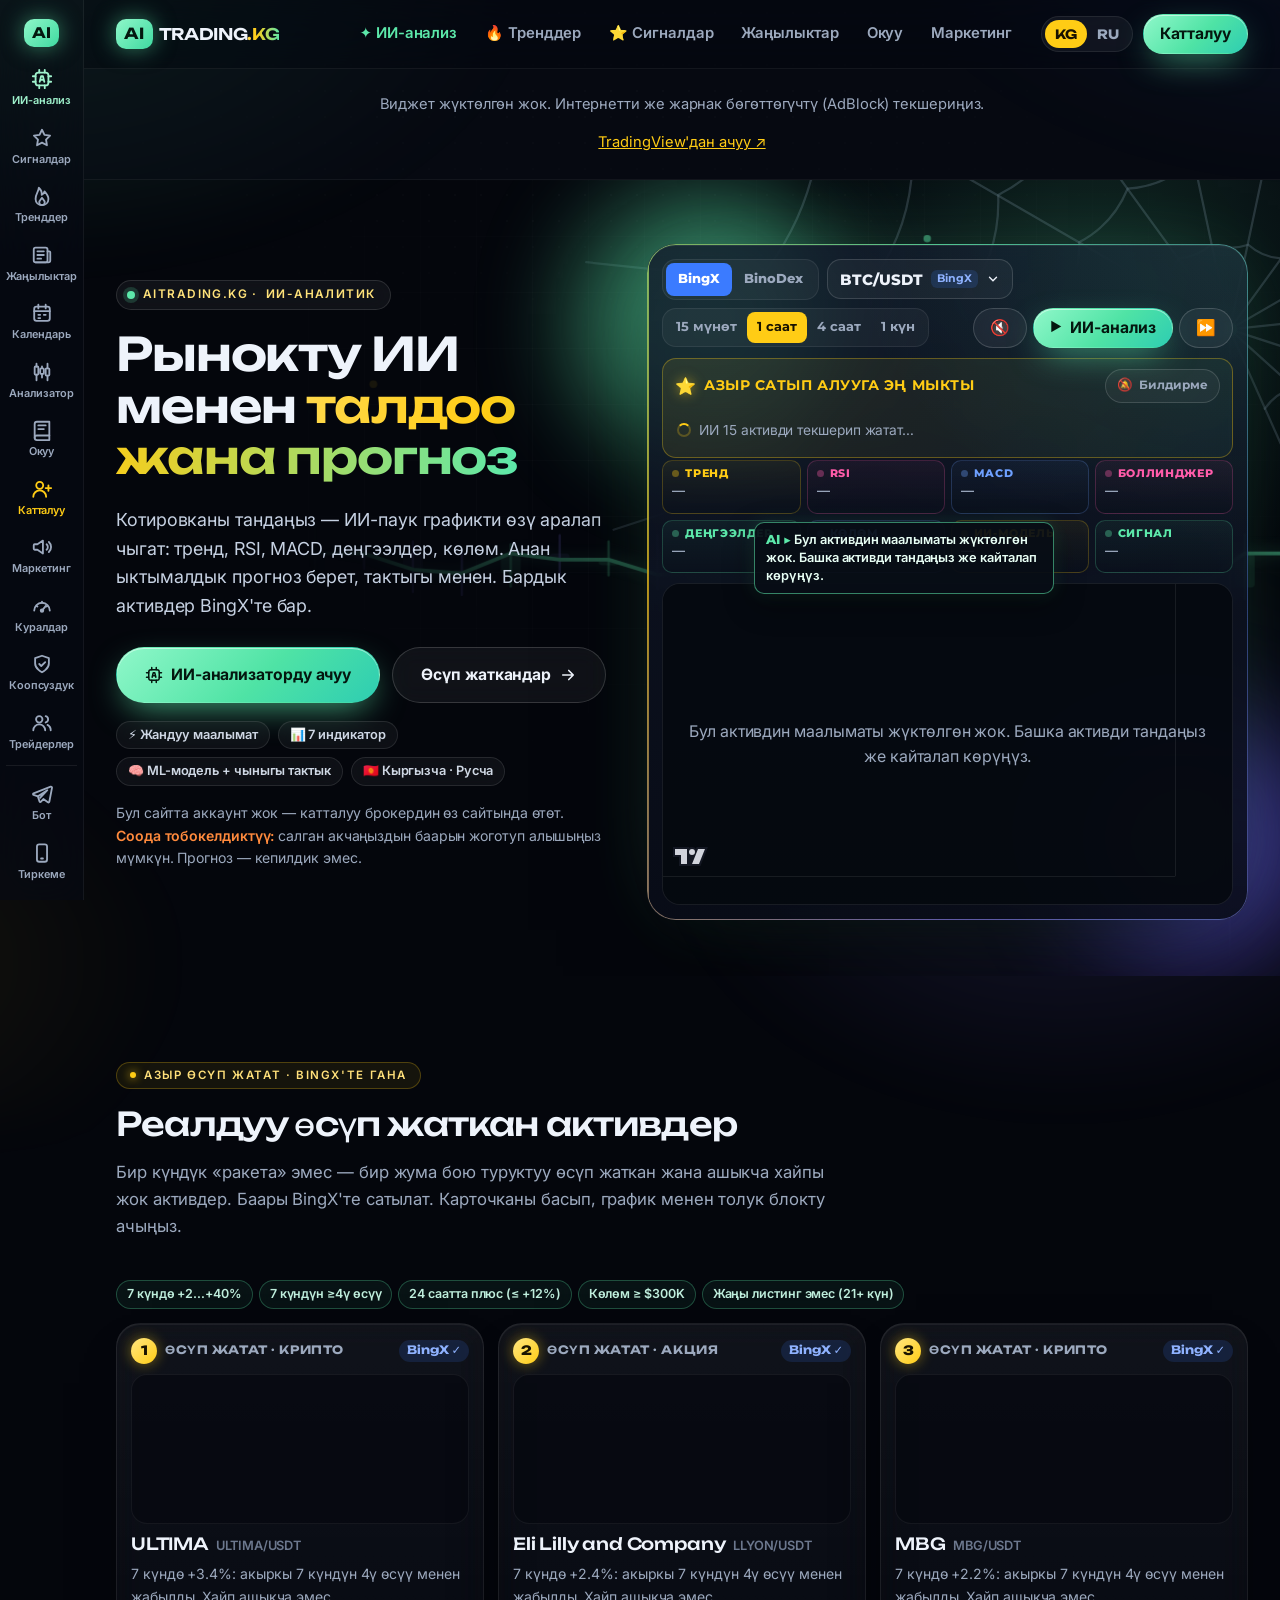
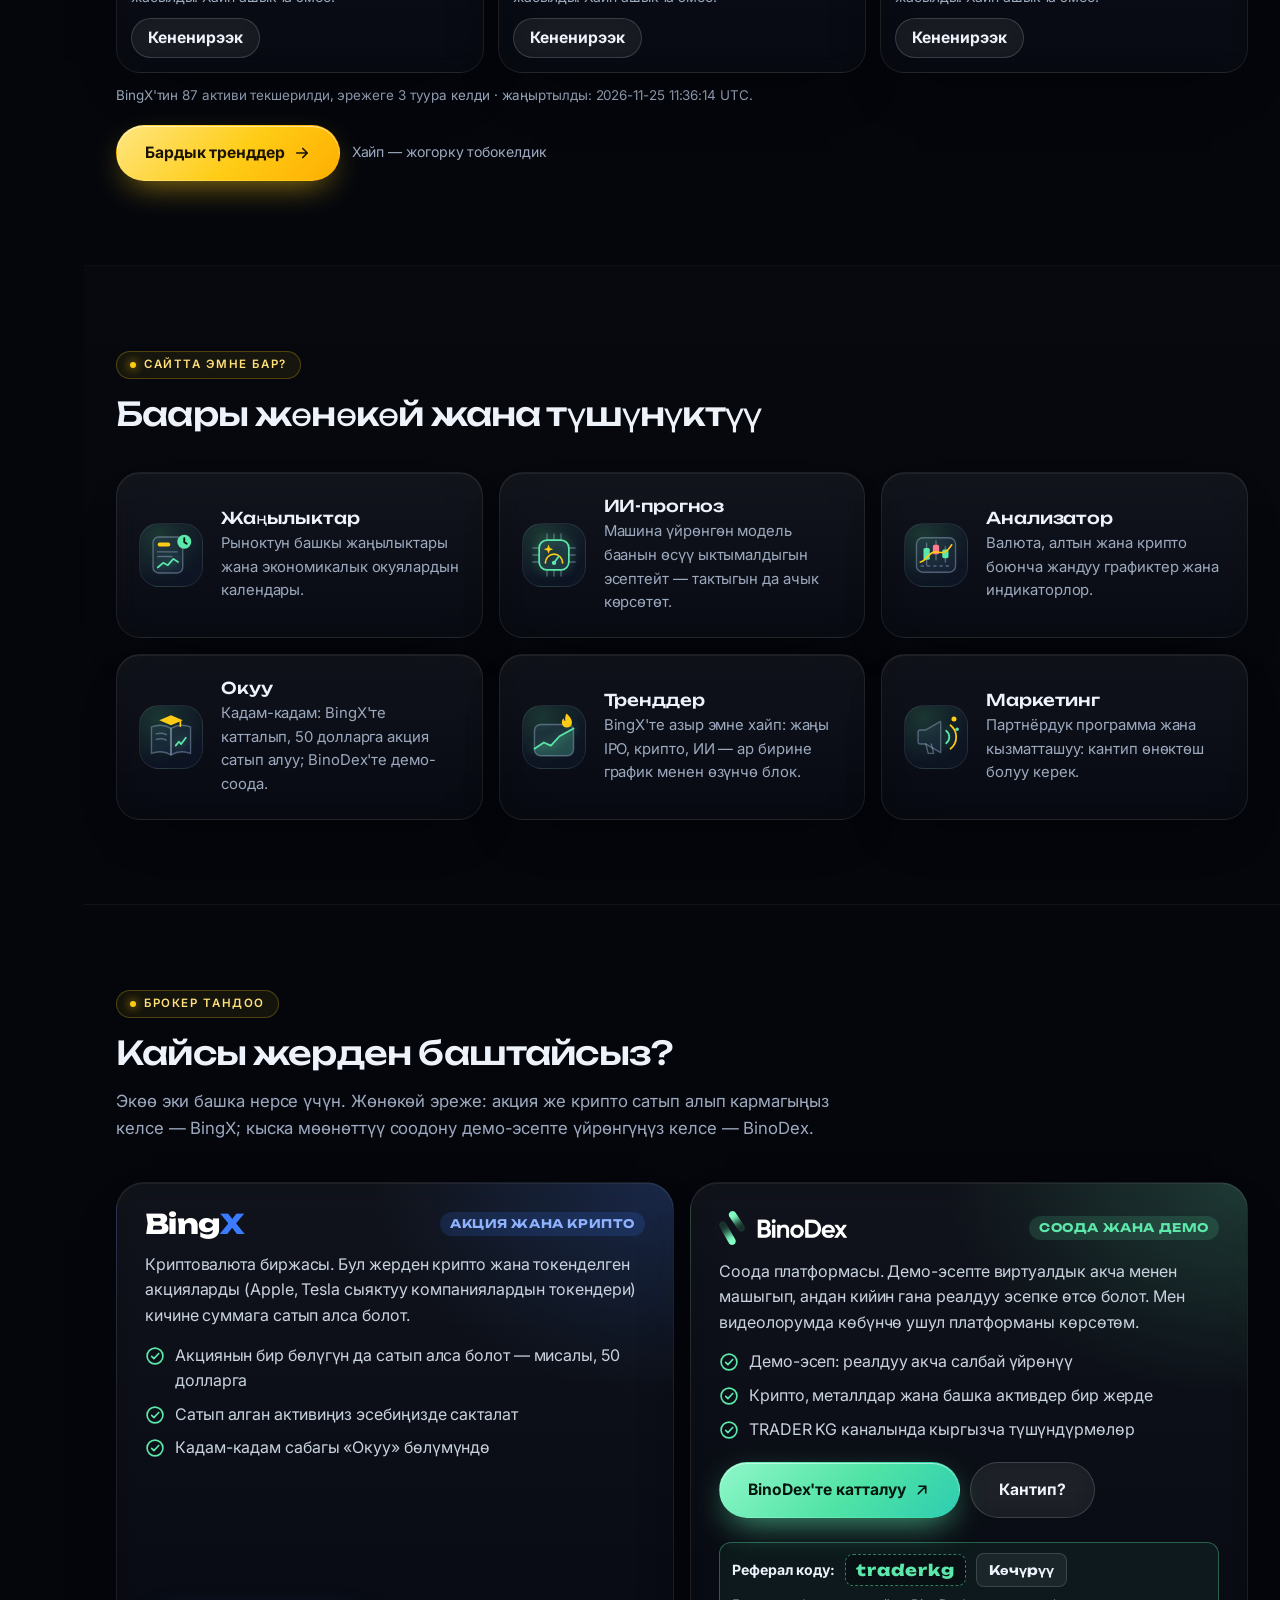
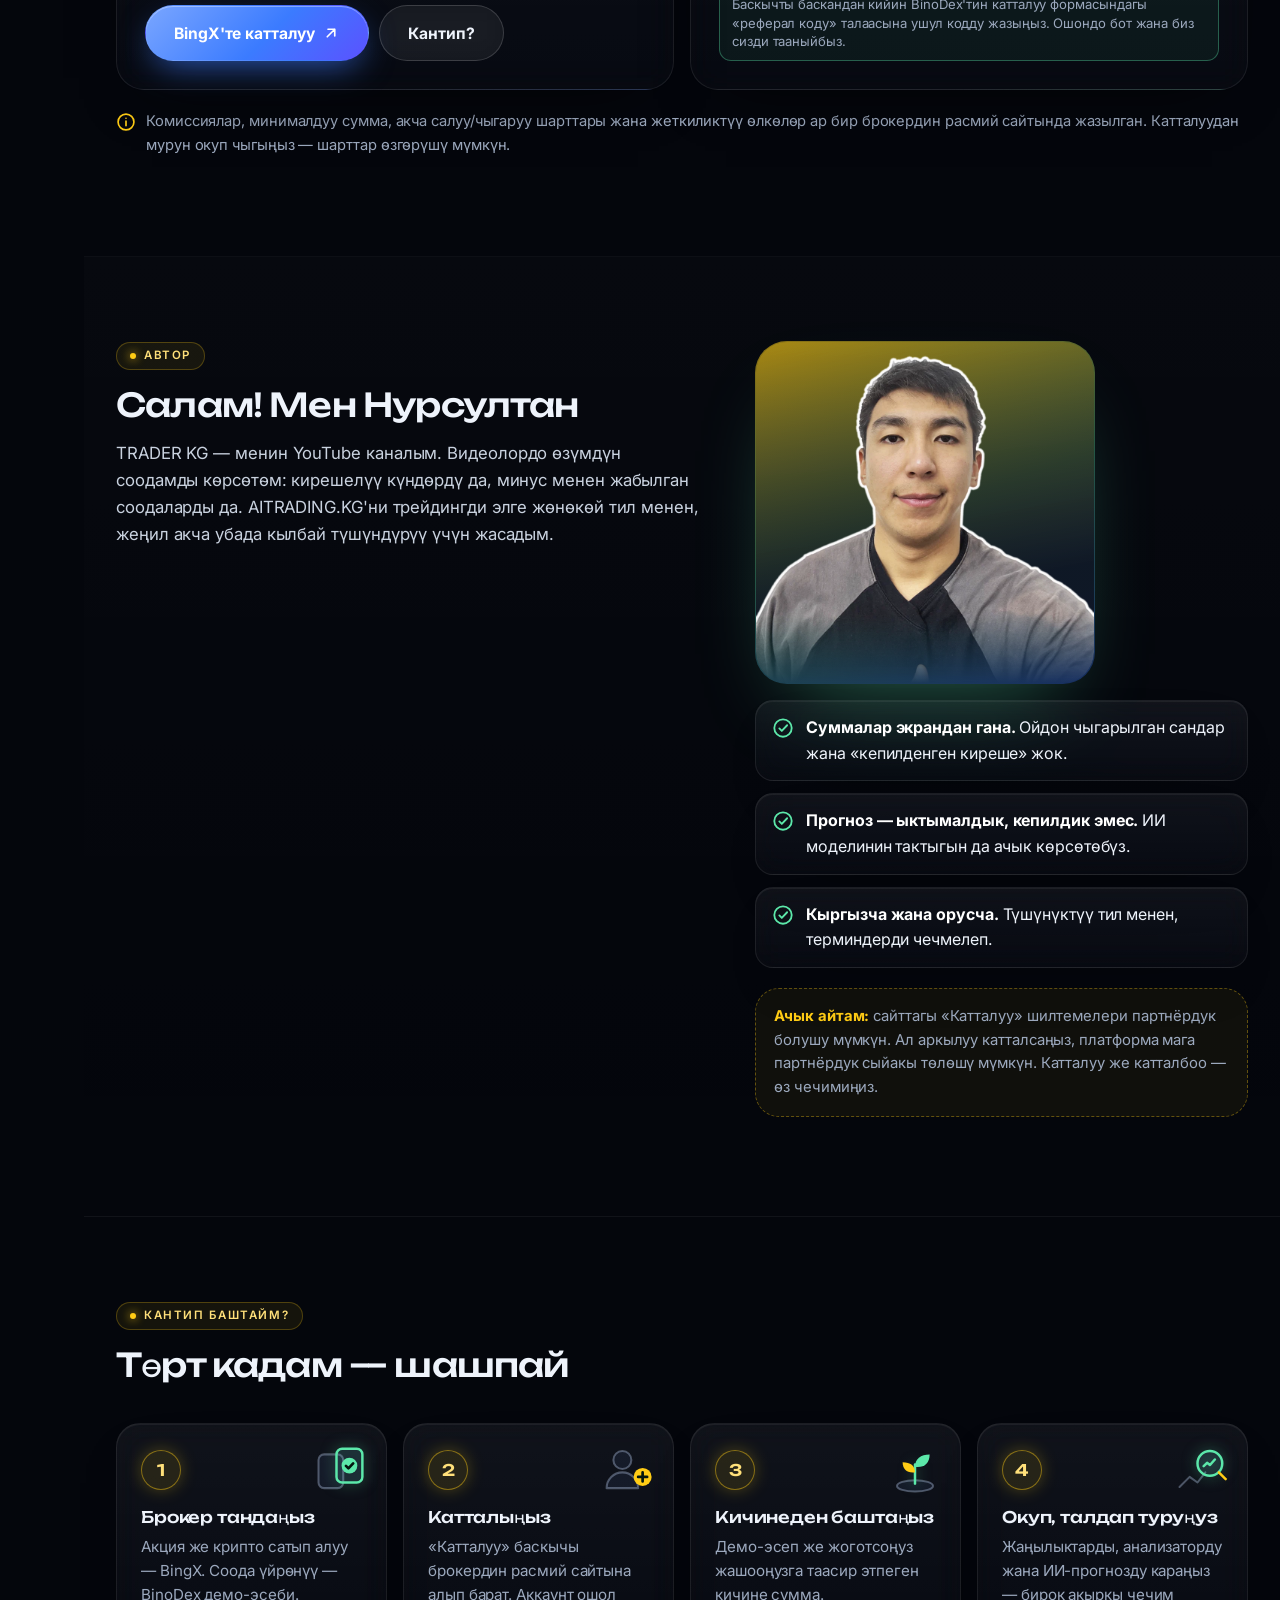
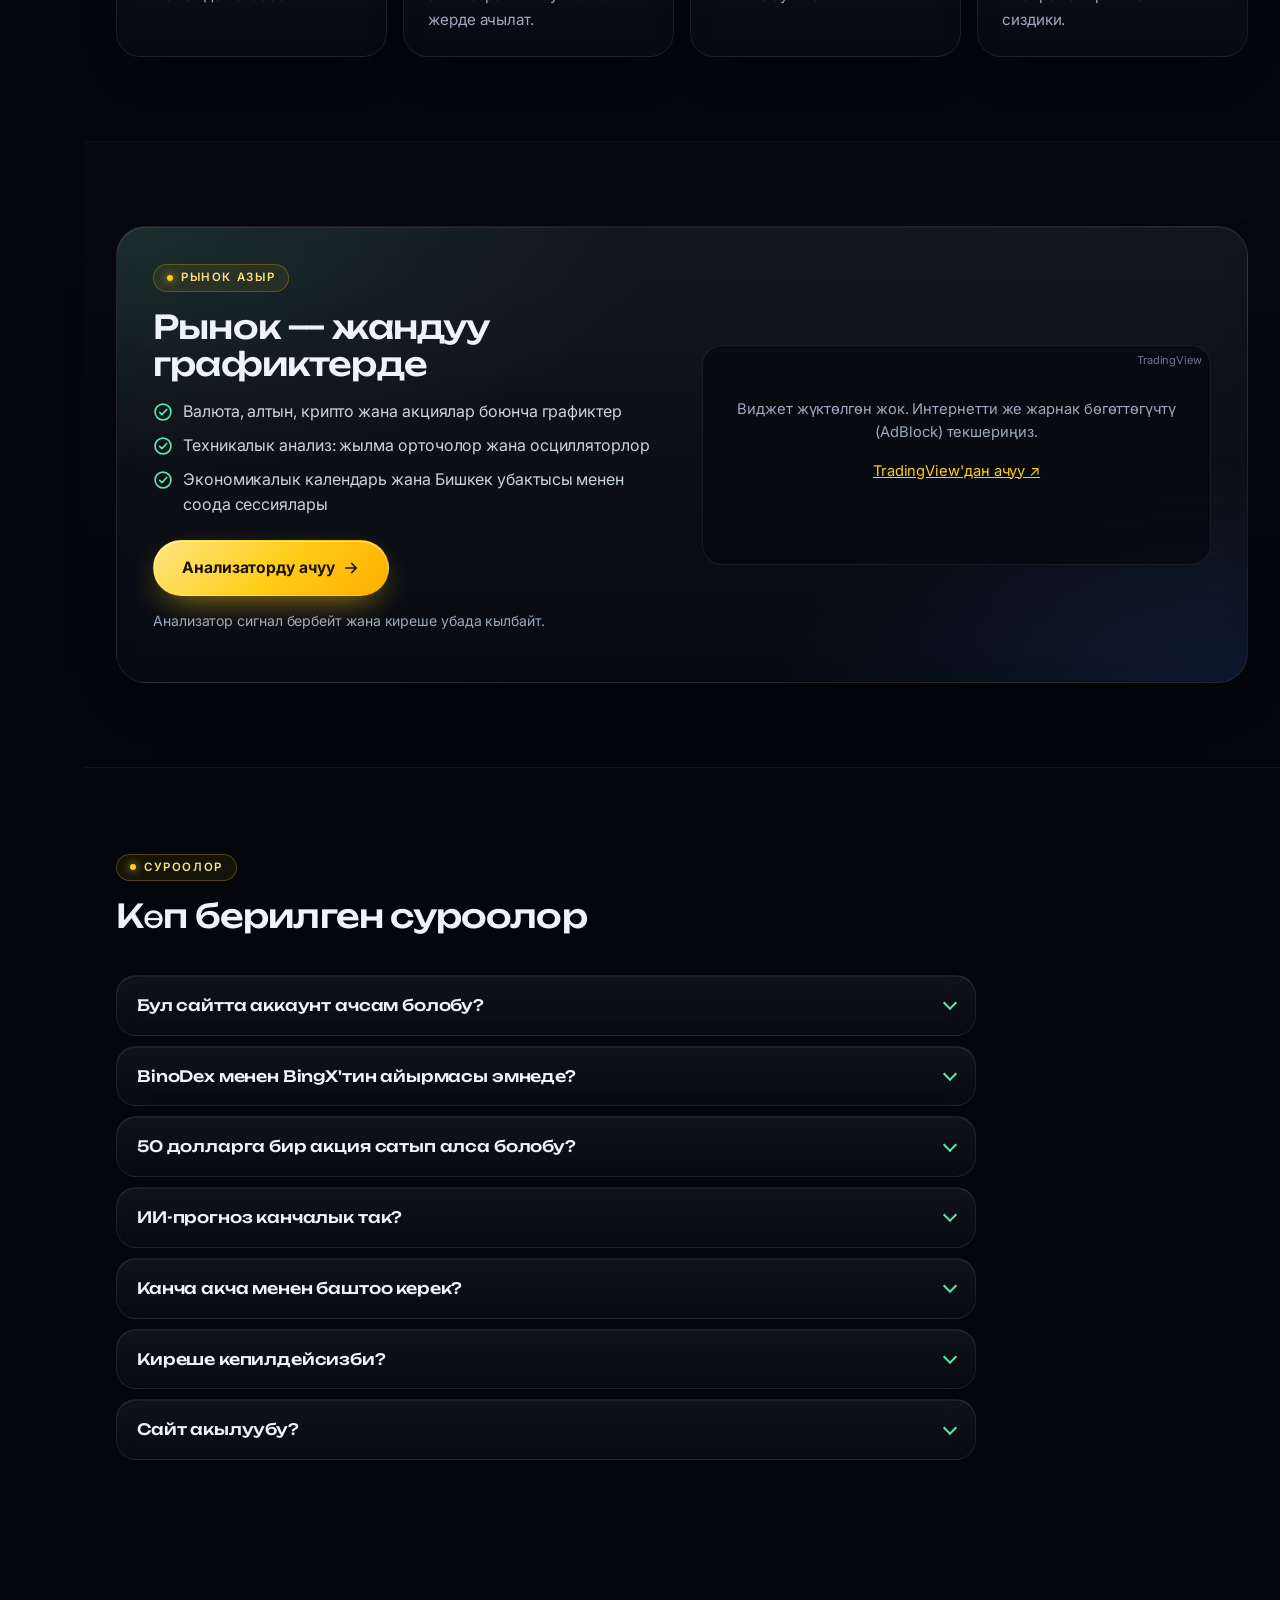
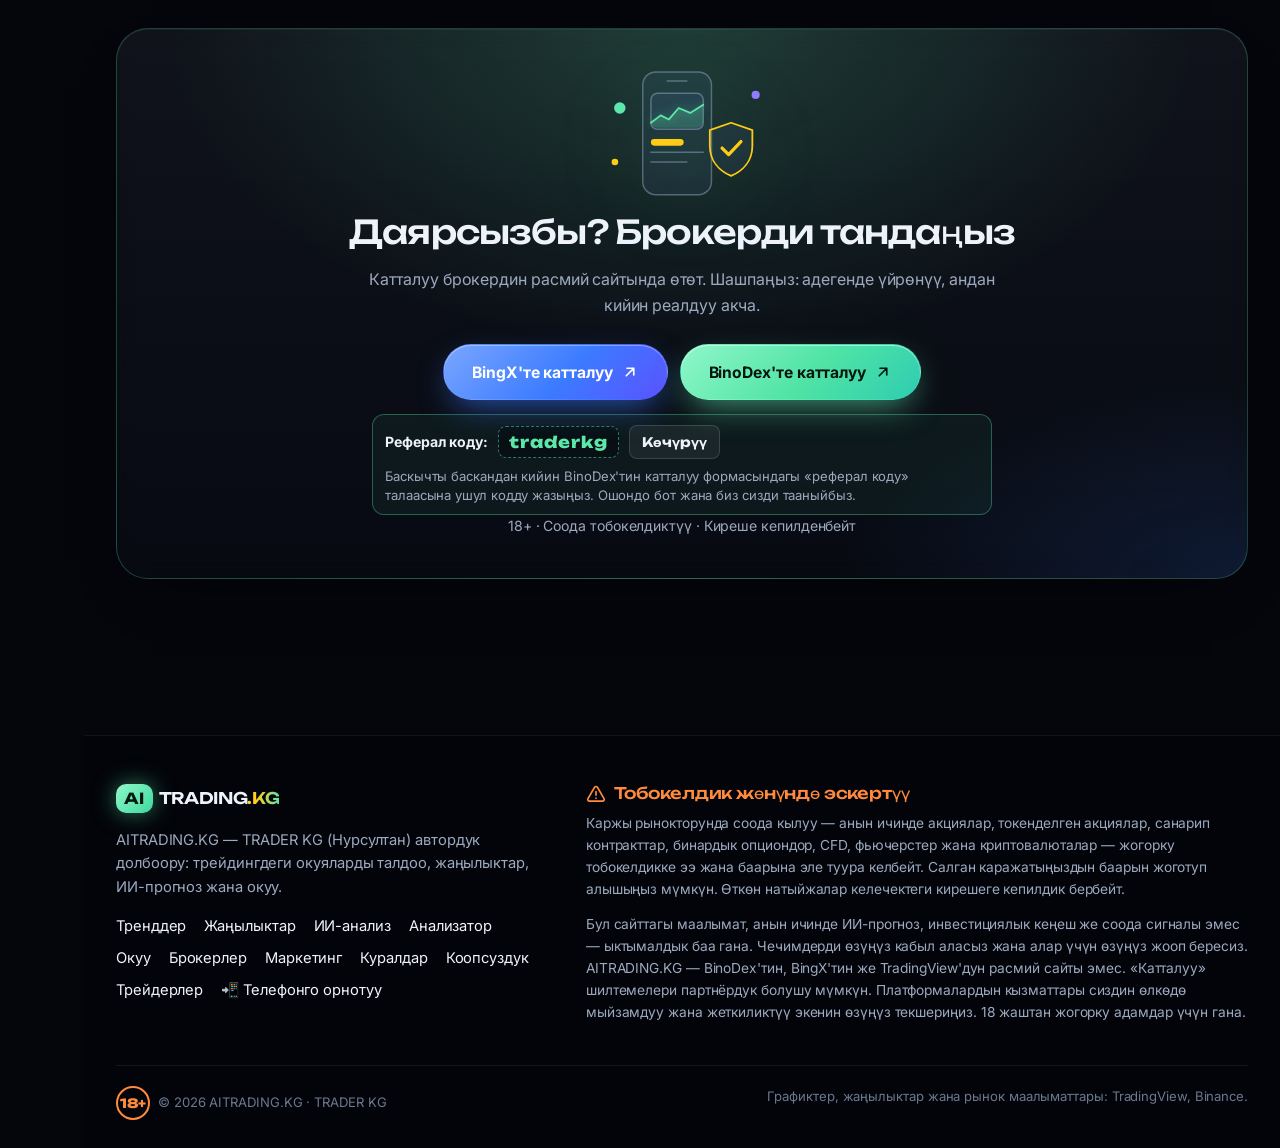
==== commit dfd441c2: "Site voice: no robot voice for steps without author recordings; cache-bust analyzer scripts; JS/CSS " ====
--- a/site/index.html
+++ b/site/index.html
@@ -26,13 +26,13 @@
   <link rel="preconnect" href="https://api.binance.com">
   <link rel="stylesheet" href="assets/css/style.css">
   <script src="assets/js/config.js" defer></script>
-  <script src="assets/js/i18n.js" defer></script>
+  <script src="assets/js/i18n.js?v=20261125b" defer></script>
   <script src="assets/js/main.js" defer></script>
   <script src="assets/vendor/lightweight-charts-4.2.0.js" defer></script>
-  <script src="assets/js/ai-engine.js" defer></script>
-  <script src="assets/js/ai-voice.js" defer></script>
-  <script src="assets/js/ai-spider.js" defer></script>
-  <script src="assets/js/ai-analyst.js" defer></script>
+  <script src="assets/js/ai-engine.js?v=20261125b" defer></script>
+  <script src="assets/js/ai-voice.js?v=20261125b" defer></script>
+  <script src="assets/js/ai-spider.js?v=20261125b" defer></script>
+  <script src="assets/js/ai-analyst.js?v=20261125b" defer></script>
   <script src="assets/js/home.js" defer></script>
   <script src="assets/js/trends.js" defer></script>
   <script src="assets/js/posts.js" defer></script>
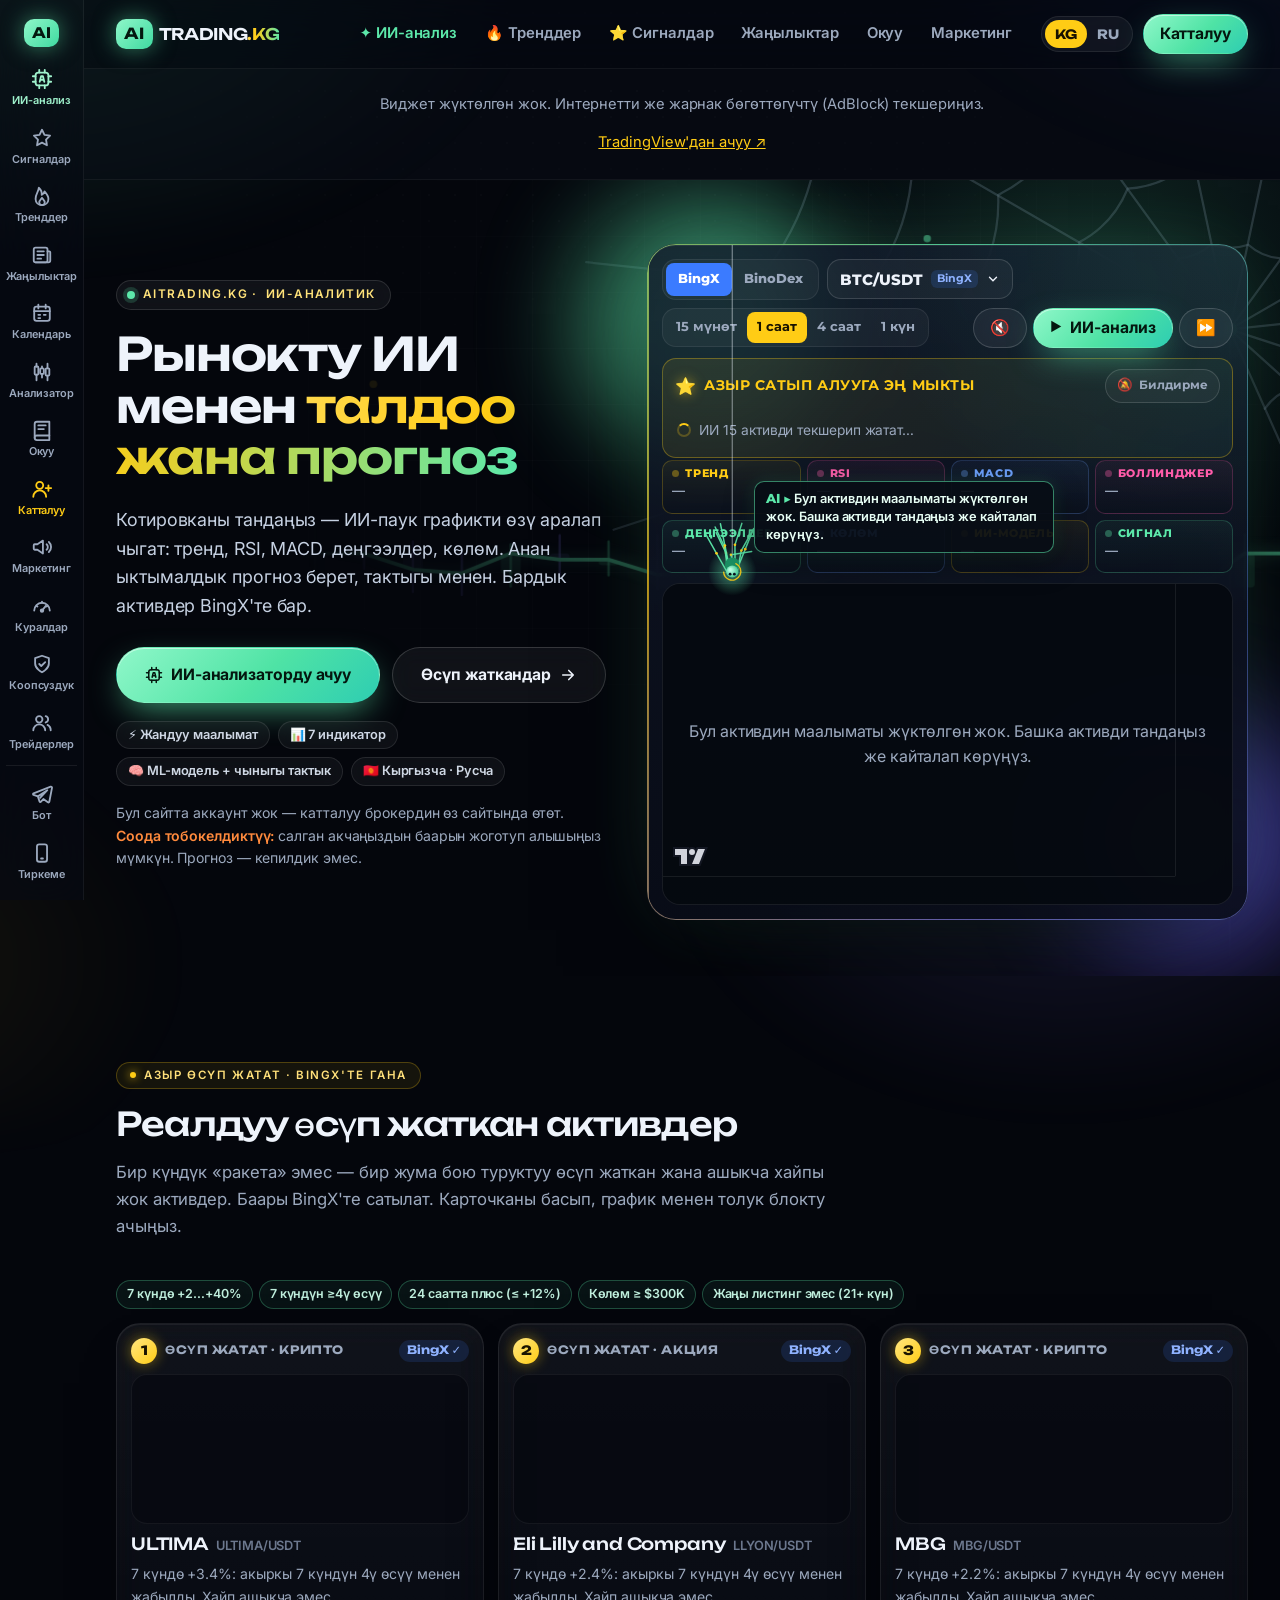
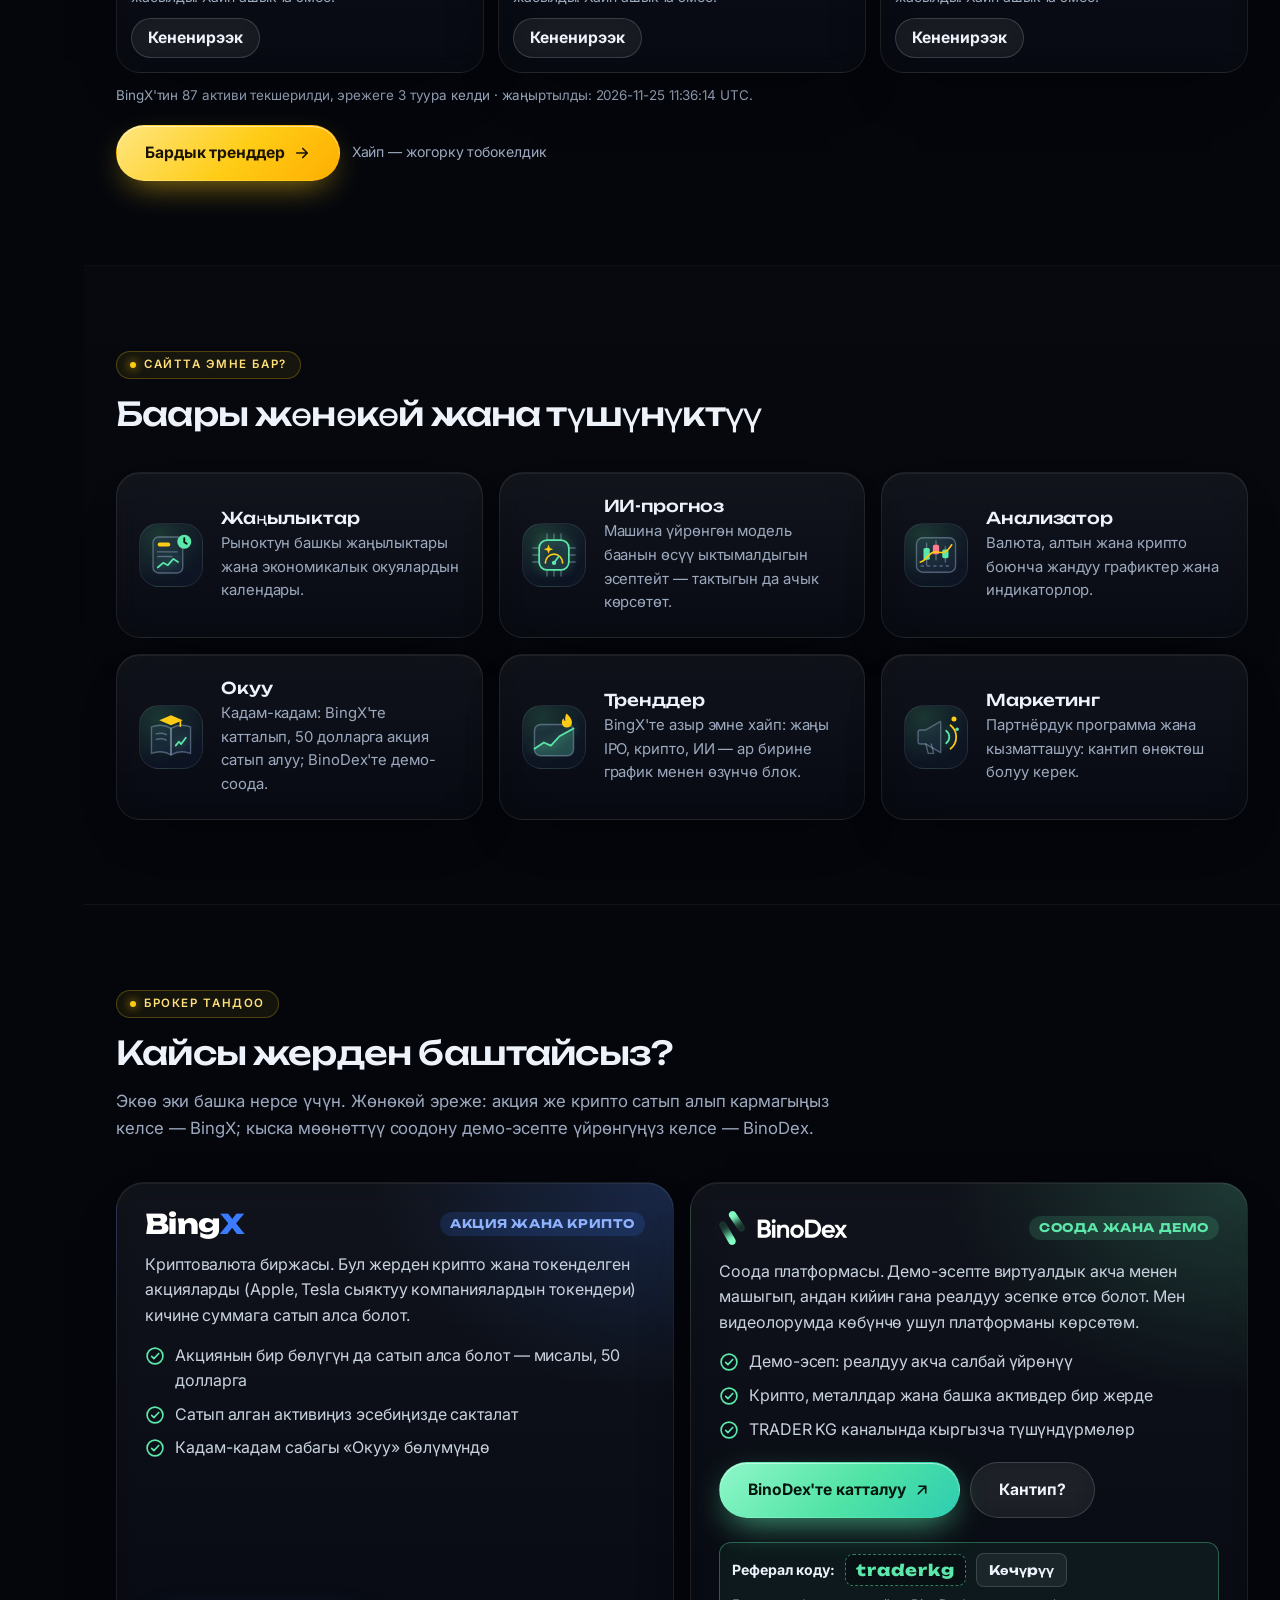
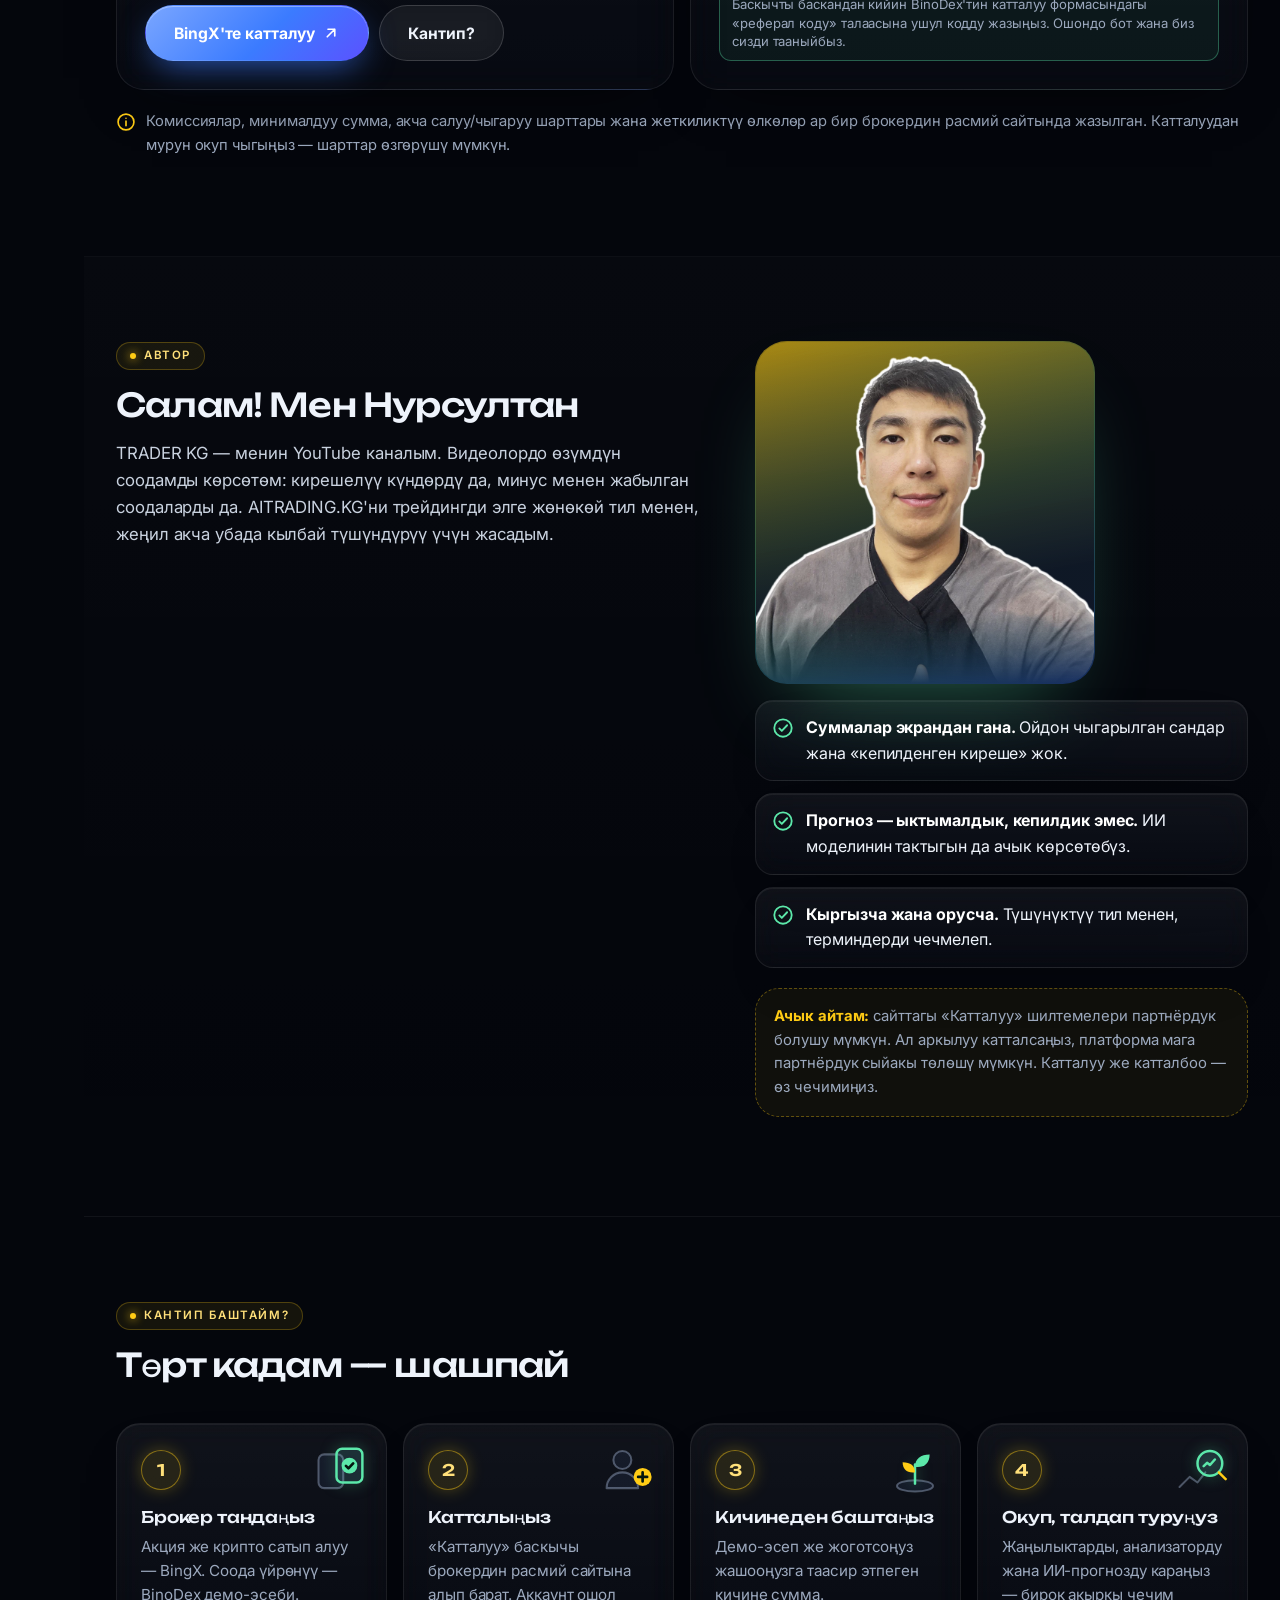
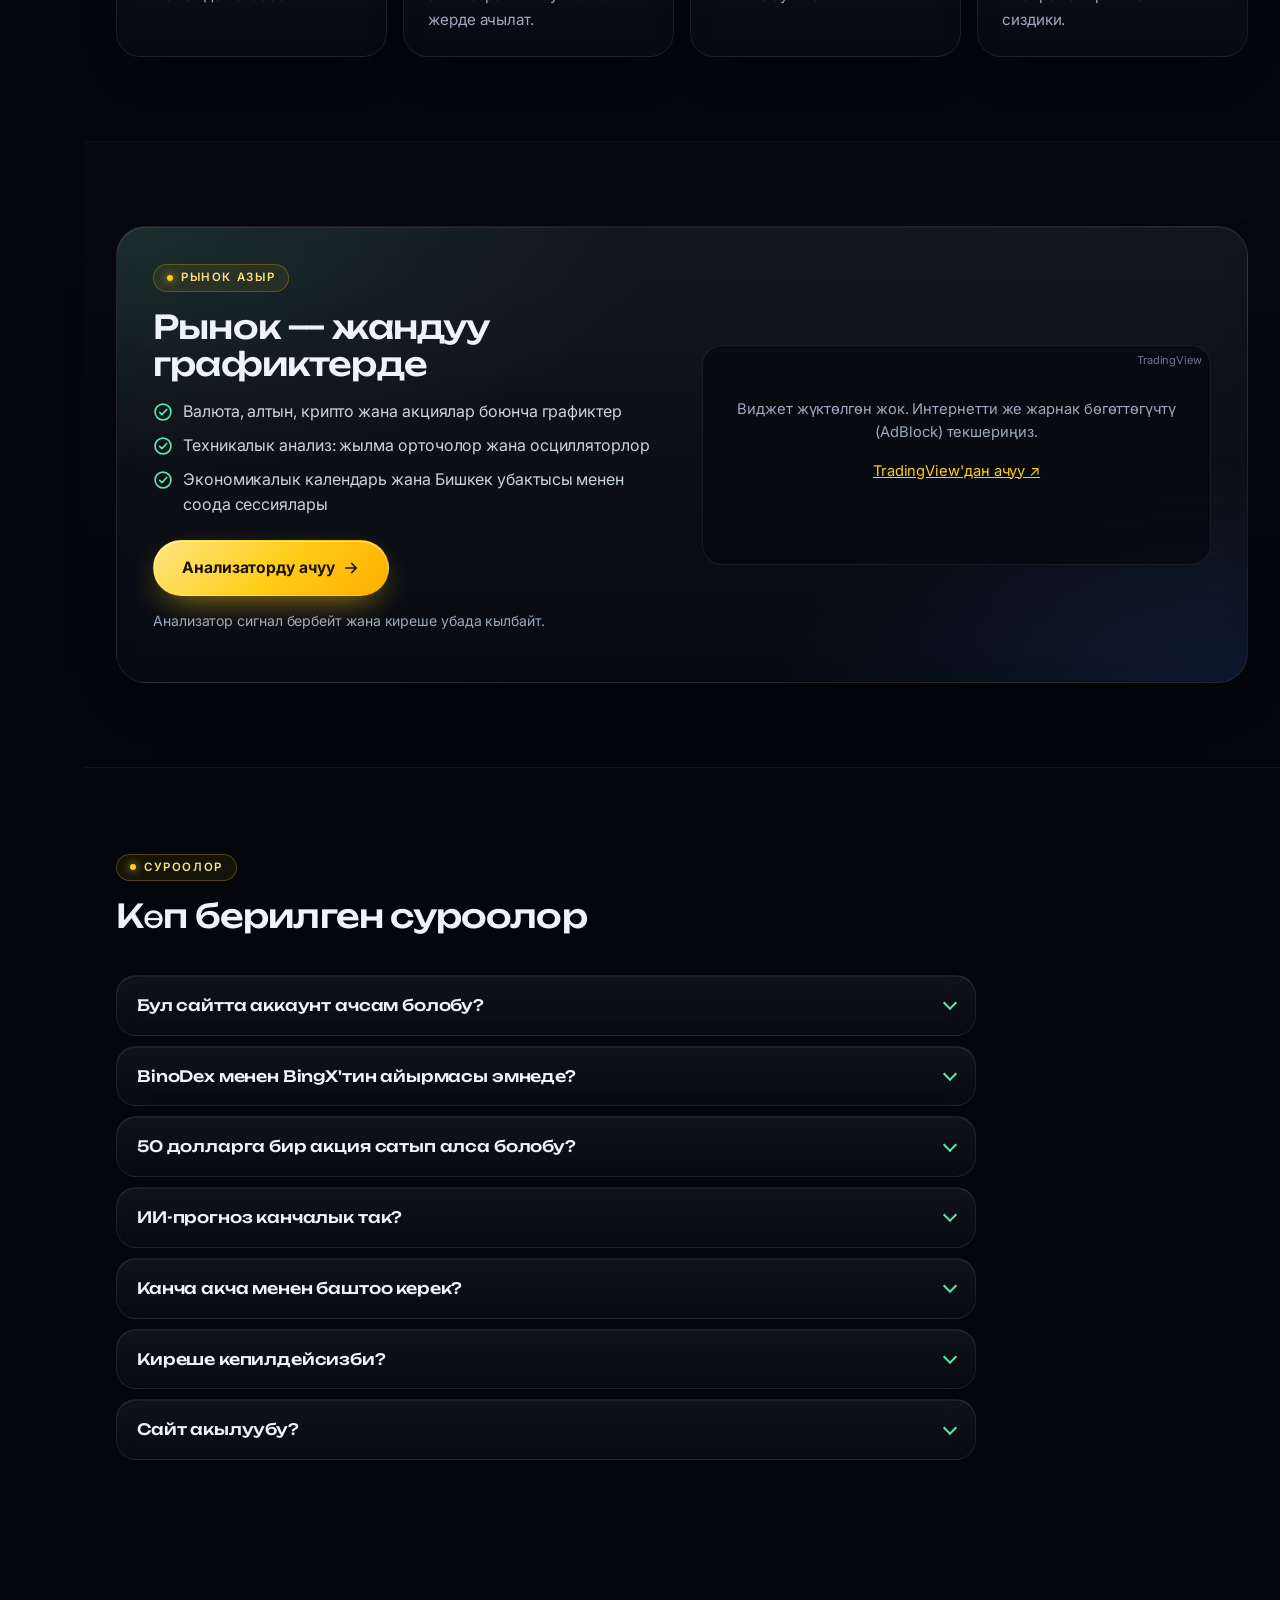
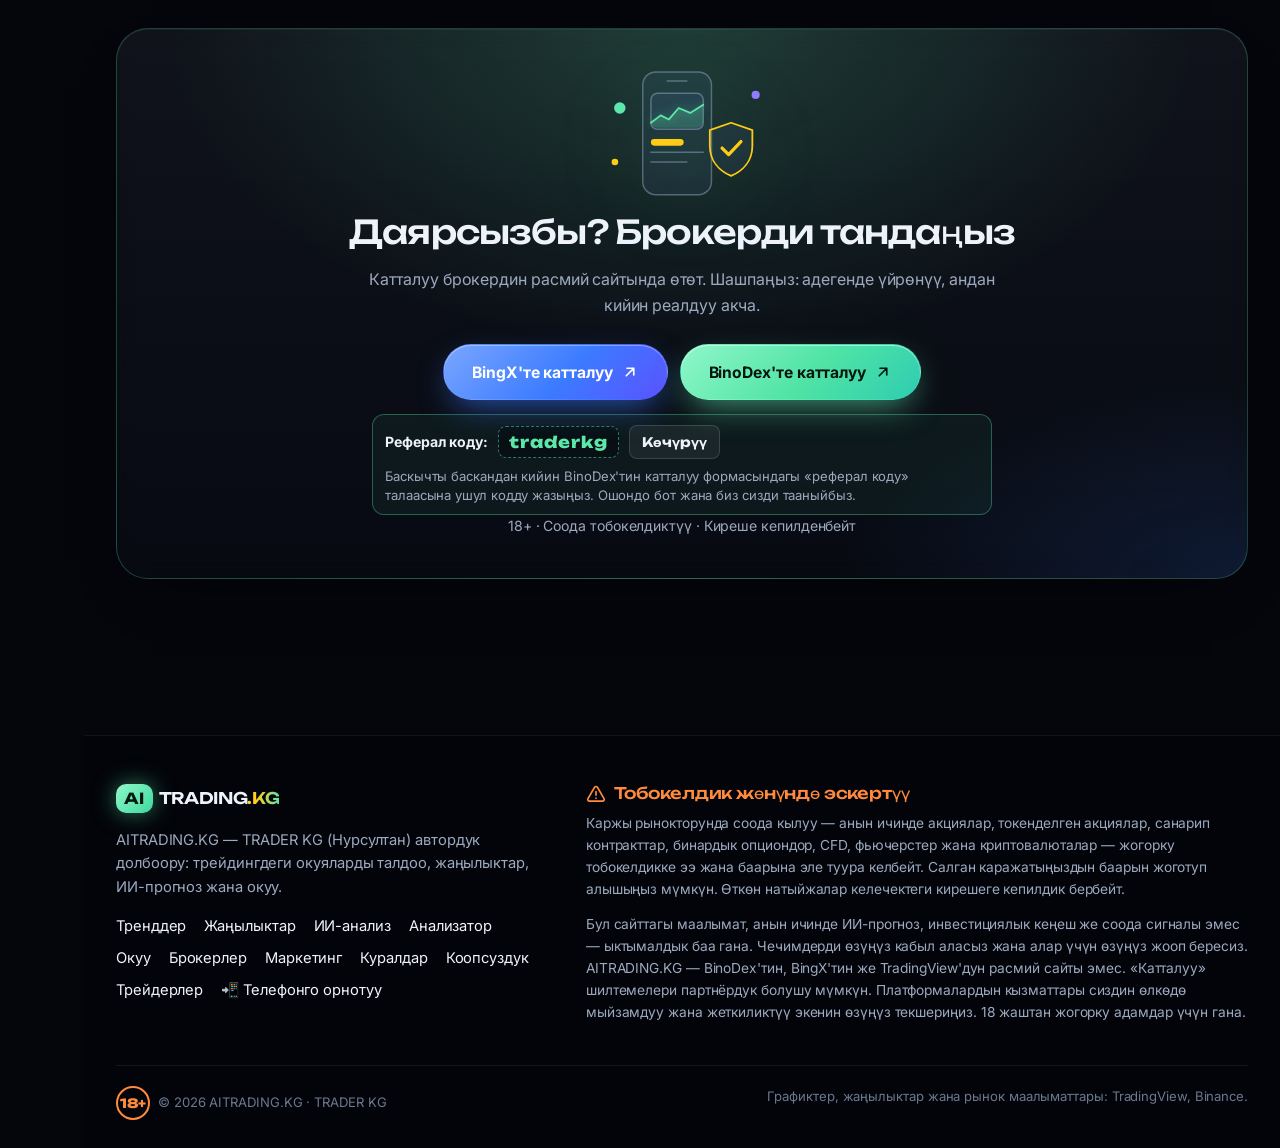
==== commit aec08a1e: "BinoDex pairs: 23 instead of 8 — Yahoo 1m candles via /api/fx (site) and directly (bot); +9 crosses " ====
--- a/site/index.html
+++ b/site/index.html
@@ -26,13 +26,13 @@
   <link rel="preconnect" href="https://api.binance.com">
   <link rel="stylesheet" href="assets/css/style.css">
   <script src="assets/js/config.js" defer></script>
-  <script src="assets/js/i18n.js?v=20261125b" defer></script>
+  <script src="assets/js/i18n.js?v=20261125c" defer></script>
   <script src="assets/js/main.js" defer></script>
   <script src="assets/vendor/lightweight-charts-4.2.0.js" defer></script>
-  <script src="assets/js/ai-engine.js?v=20261125b" defer></script>
-  <script src="assets/js/ai-voice.js?v=20261125b" defer></script>
-  <script src="assets/js/ai-spider.js?v=20261125b" defer></script>
-  <script src="assets/js/ai-analyst.js?v=20261125b" defer></script>
+  <script src="assets/js/ai-engine.js?v=20261125c" defer></script>
+  <script src="assets/js/ai-voice.js?v=20261125c" defer></script>
+  <script src="assets/js/ai-spider.js?v=20261125c" defer></script>
+  <script src="assets/js/ai-analyst.js?v=20261125c" defer></script>
   <script src="assets/js/home.js" defer></script>
   <script src="assets/js/trends.js" defer></script>
   <script src="assets/js/posts.js" defer></script>
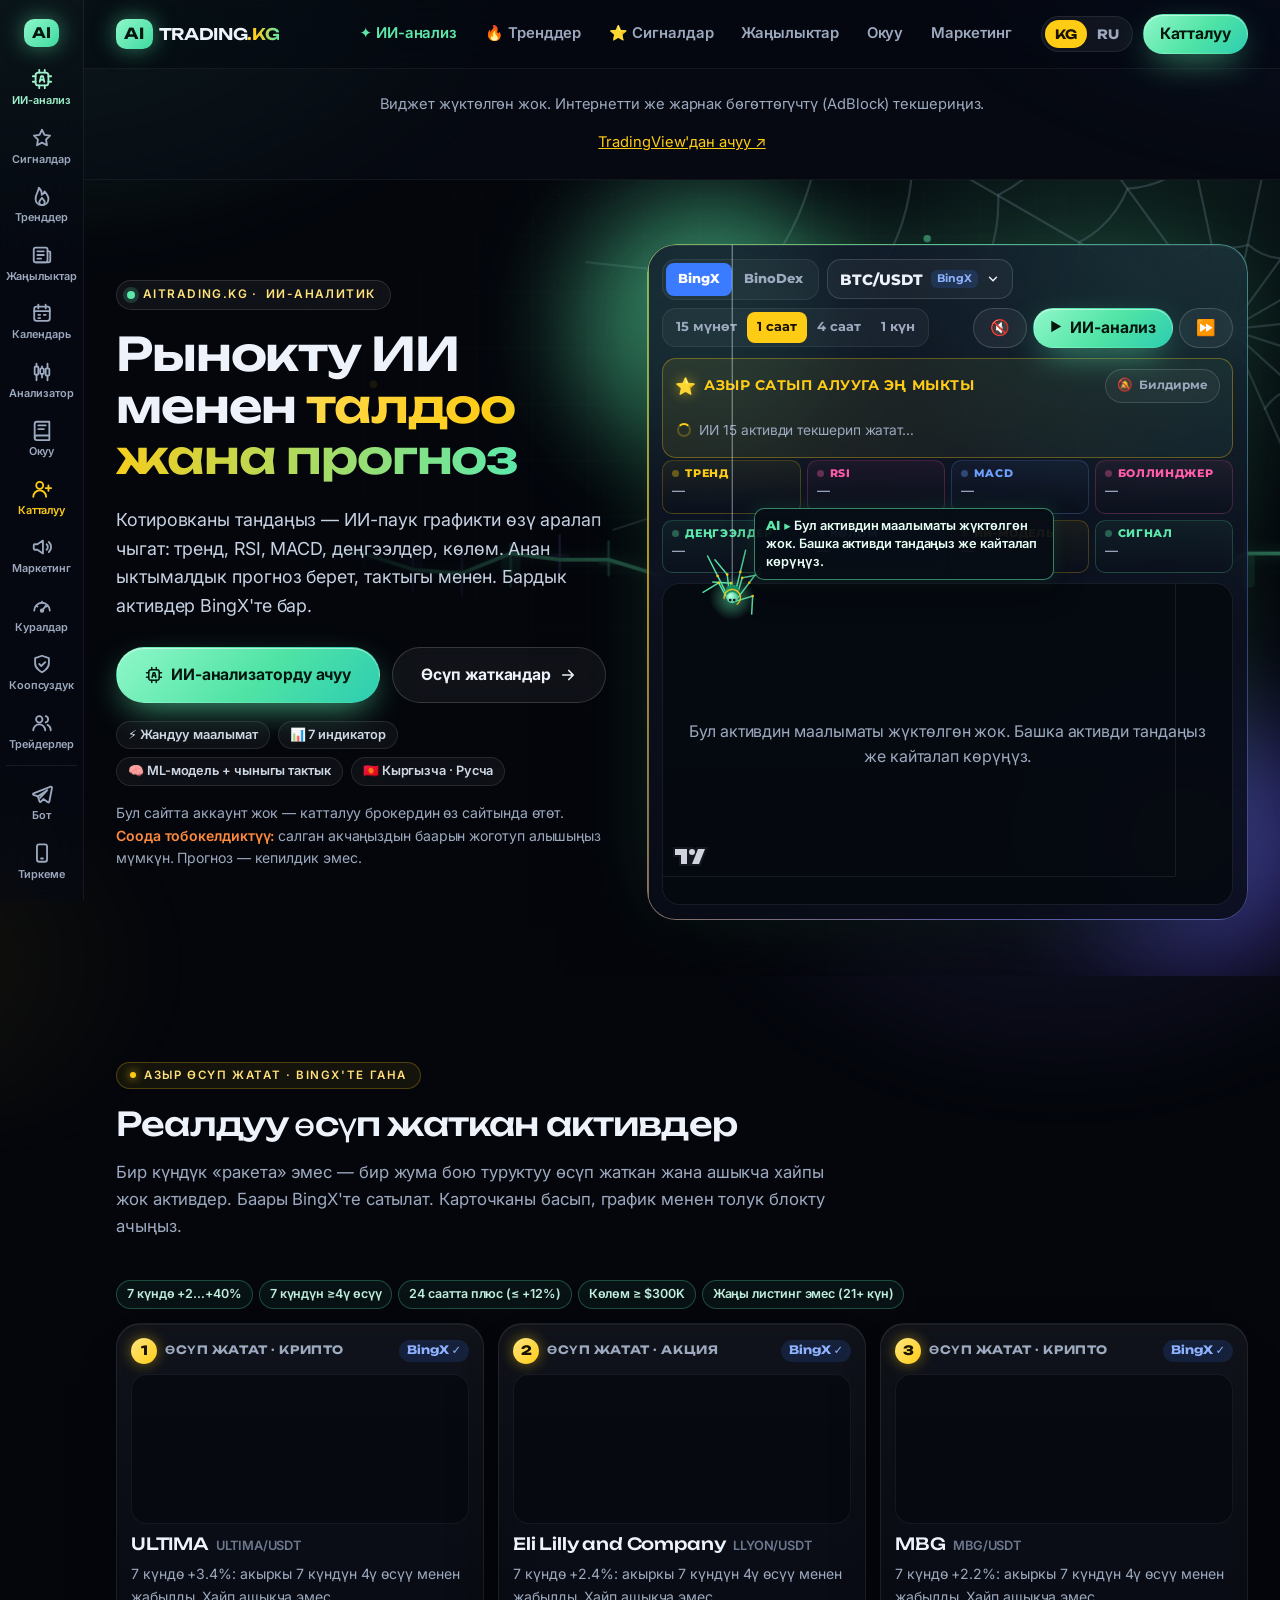
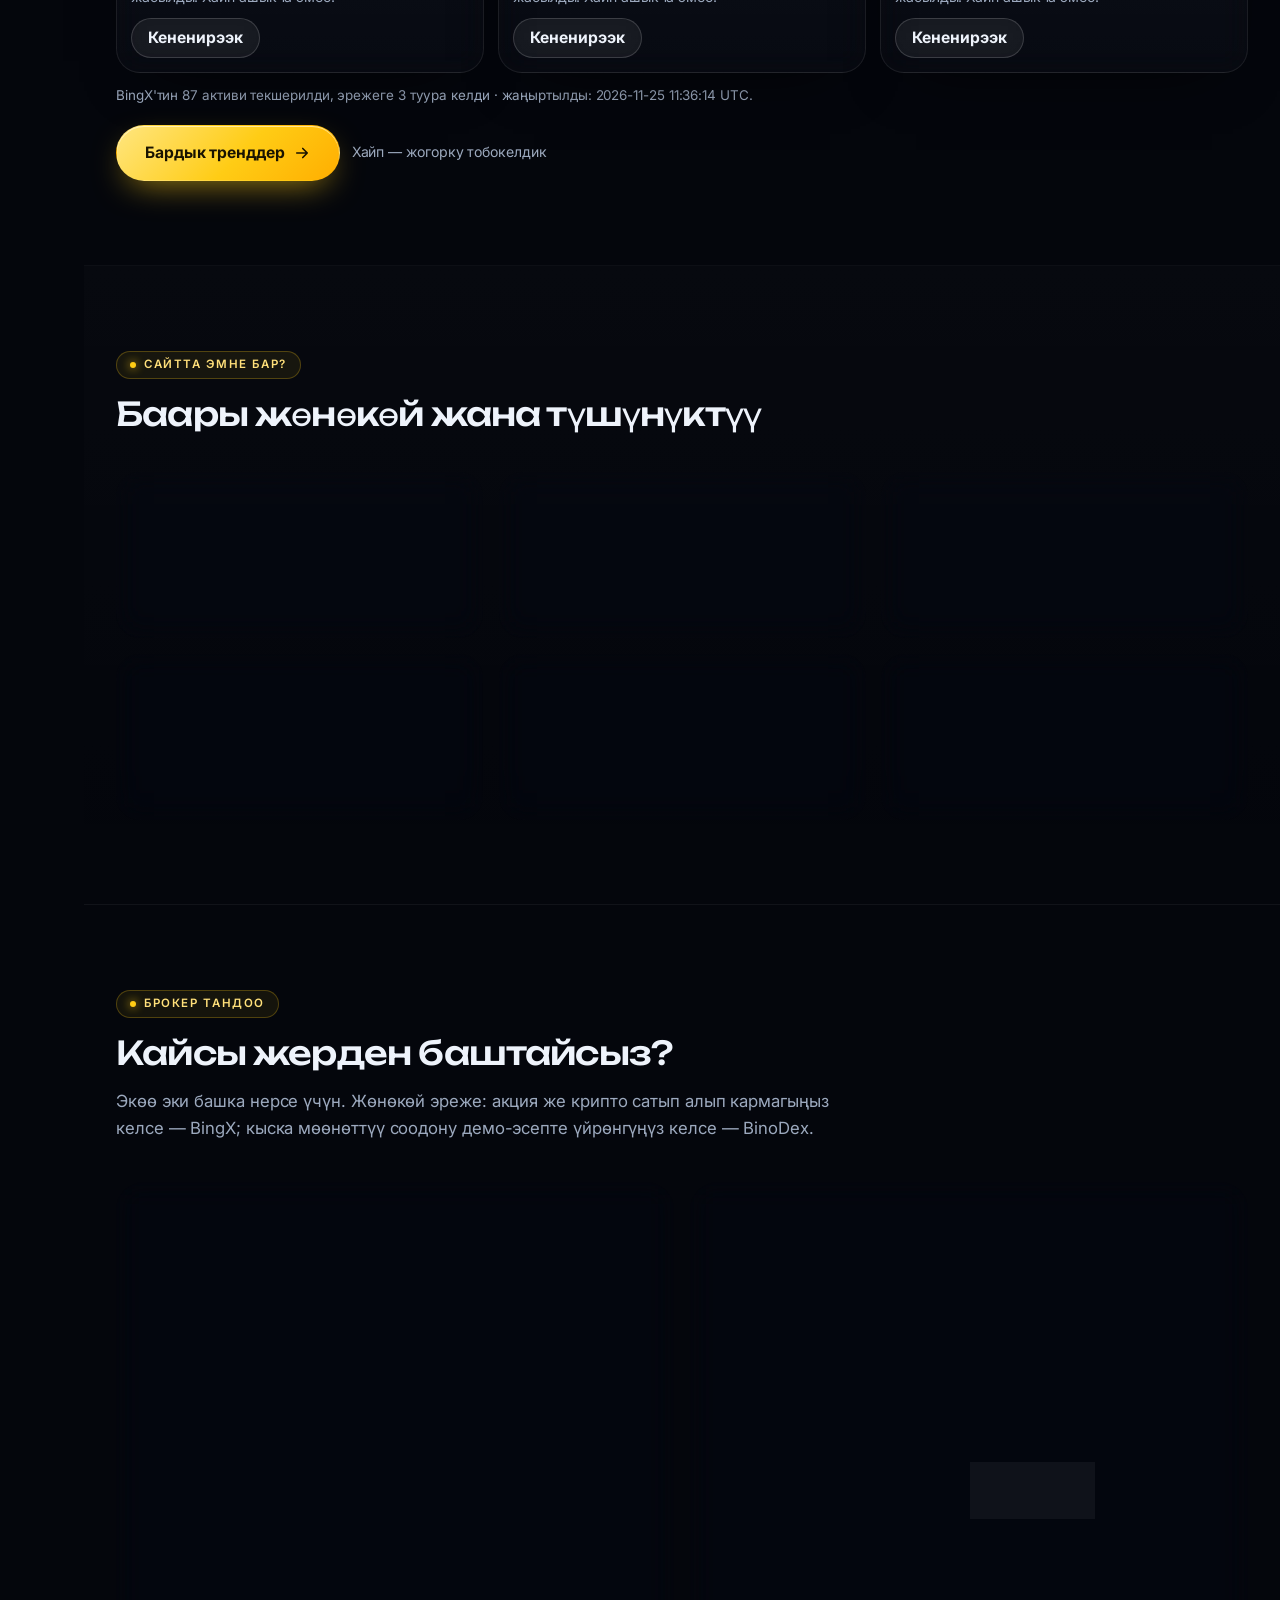
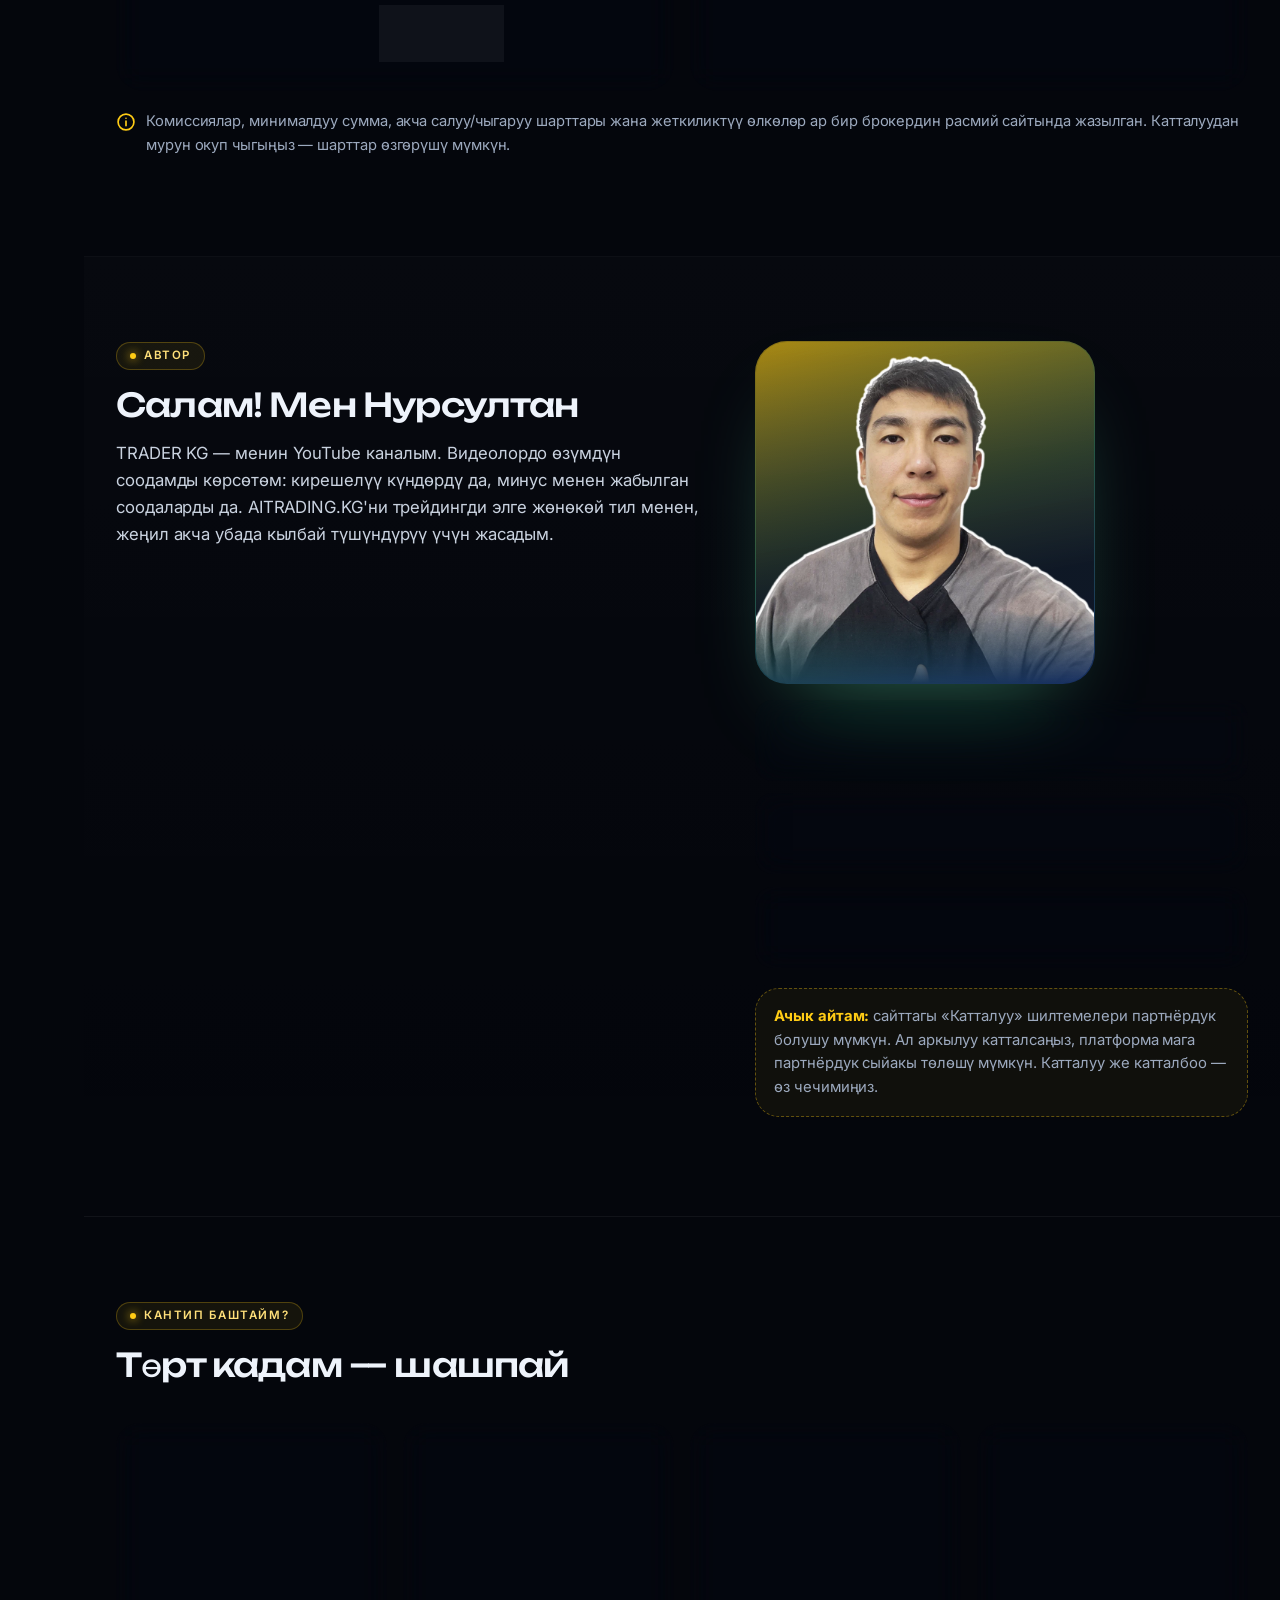
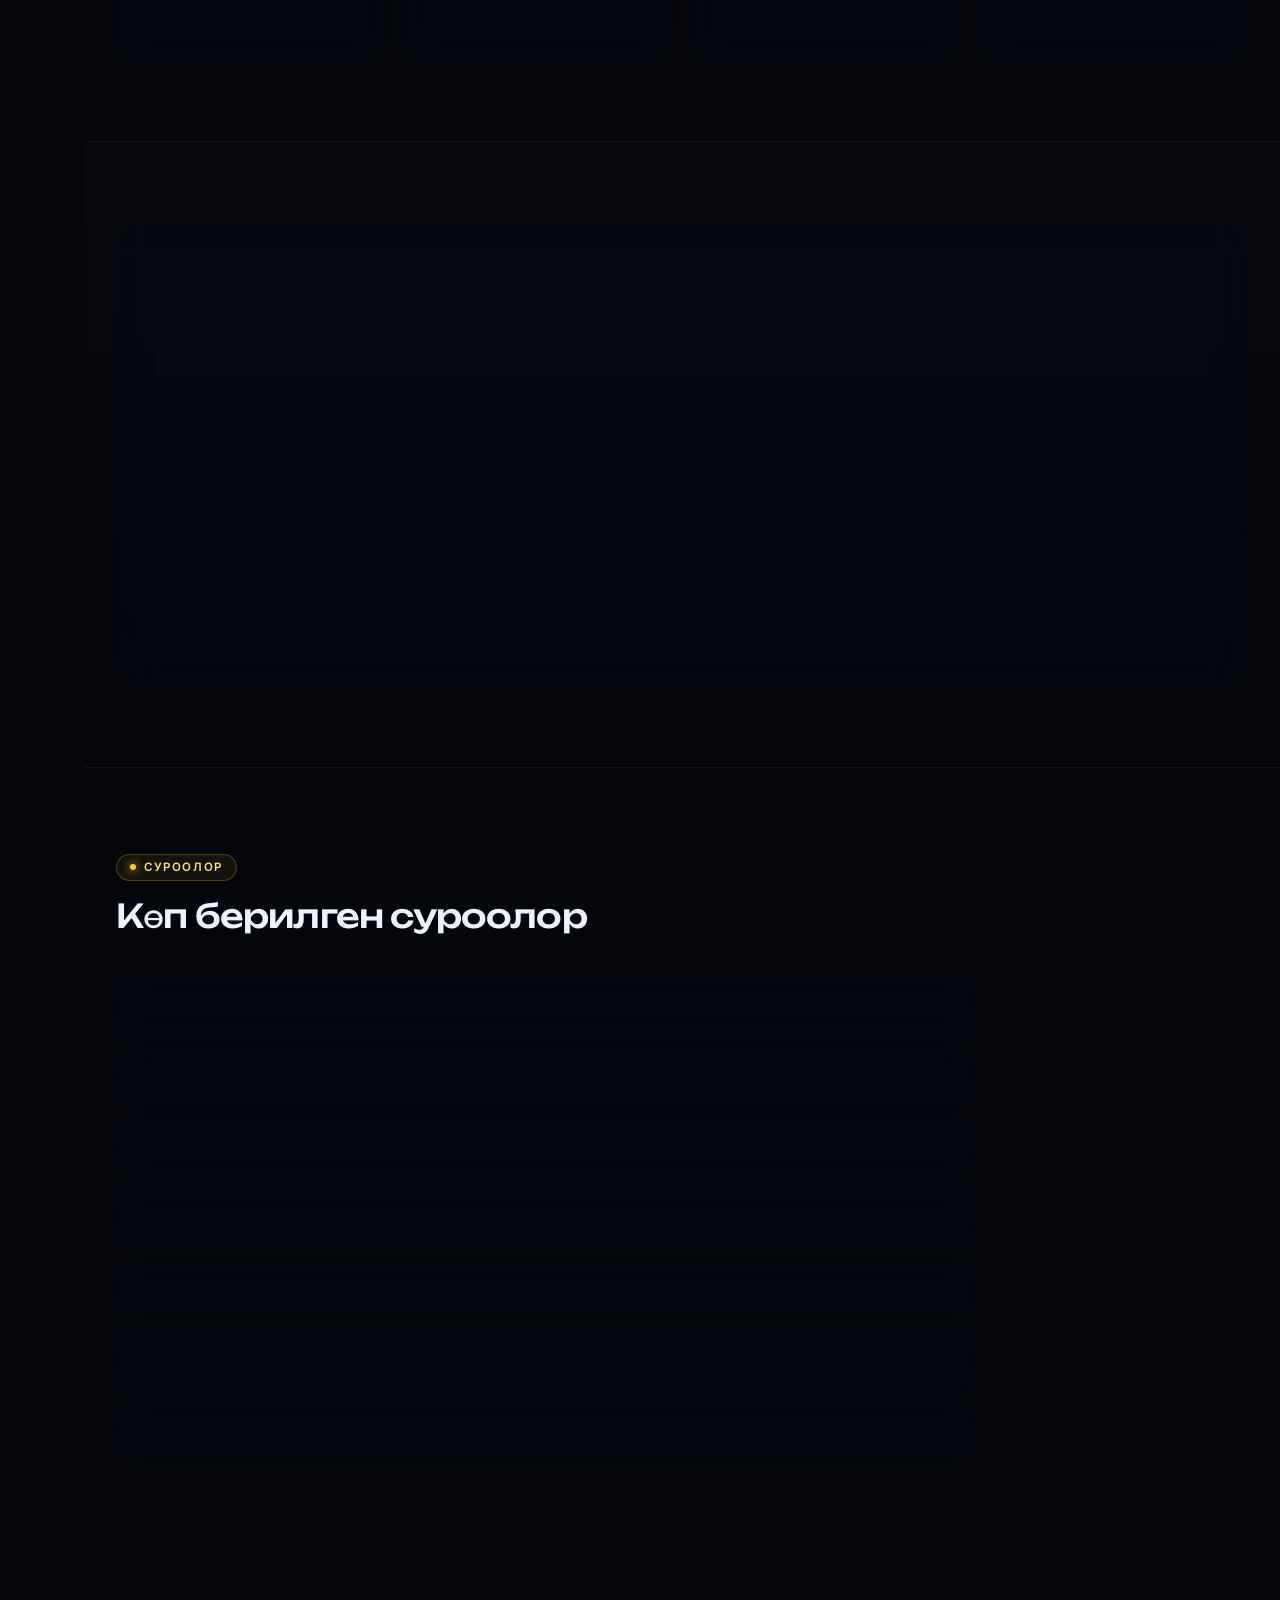
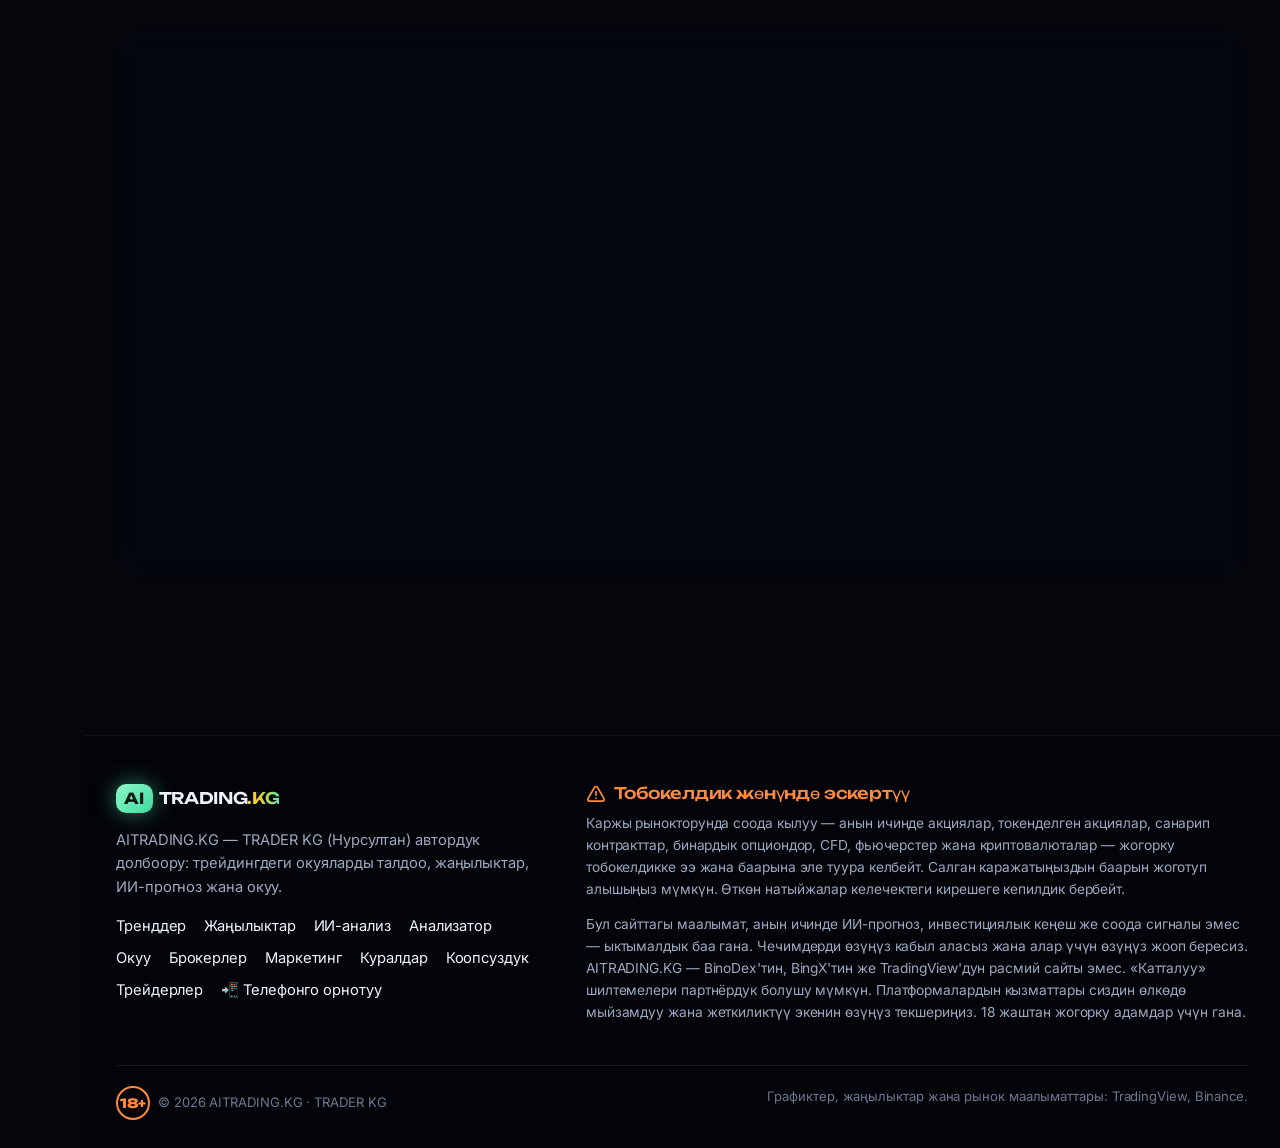
==== commit cc6271a5: "BinoDex: exclude gold and silver (not tradable there) from analyzer scan, picker and bot Co-Authored" ====
--- a/site/index.html
+++ b/site/index.html
@@ -26,13 +26,13 @@
   <link rel="preconnect" href="https://api.binance.com">
   <link rel="stylesheet" href="assets/css/style.css">
   <script src="assets/js/config.js" defer></script>
-  <script src="assets/js/i18n.js?v=20261125c" defer></script>
+  <script src="assets/js/i18n.js?v=20261125d" defer></script>
   <script src="assets/js/main.js" defer></script>
   <script src="assets/vendor/lightweight-charts-4.2.0.js" defer></script>
-  <script src="assets/js/ai-engine.js?v=20261125c" defer></script>
-  <script src="assets/js/ai-voice.js?v=20261125c" defer></script>
-  <script src="assets/js/ai-spider.js?v=20261125c" defer></script>
-  <script src="assets/js/ai-analyst.js?v=20261125c" defer></script>
+  <script src="assets/js/ai-engine.js?v=20261125d" defer></script>
+  <script src="assets/js/ai-voice.js?v=20261125d" defer></script>
+  <script src="assets/js/ai-spider.js?v=20261125d" defer></script>
+  <script src="assets/js/ai-analyst.js?v=20261125d" defer></script>
   <script src="assets/js/home.js" defer></script>
   <script src="assets/js/trends.js" defer></script>
   <script src="assets/js/posts.js" defer></script>
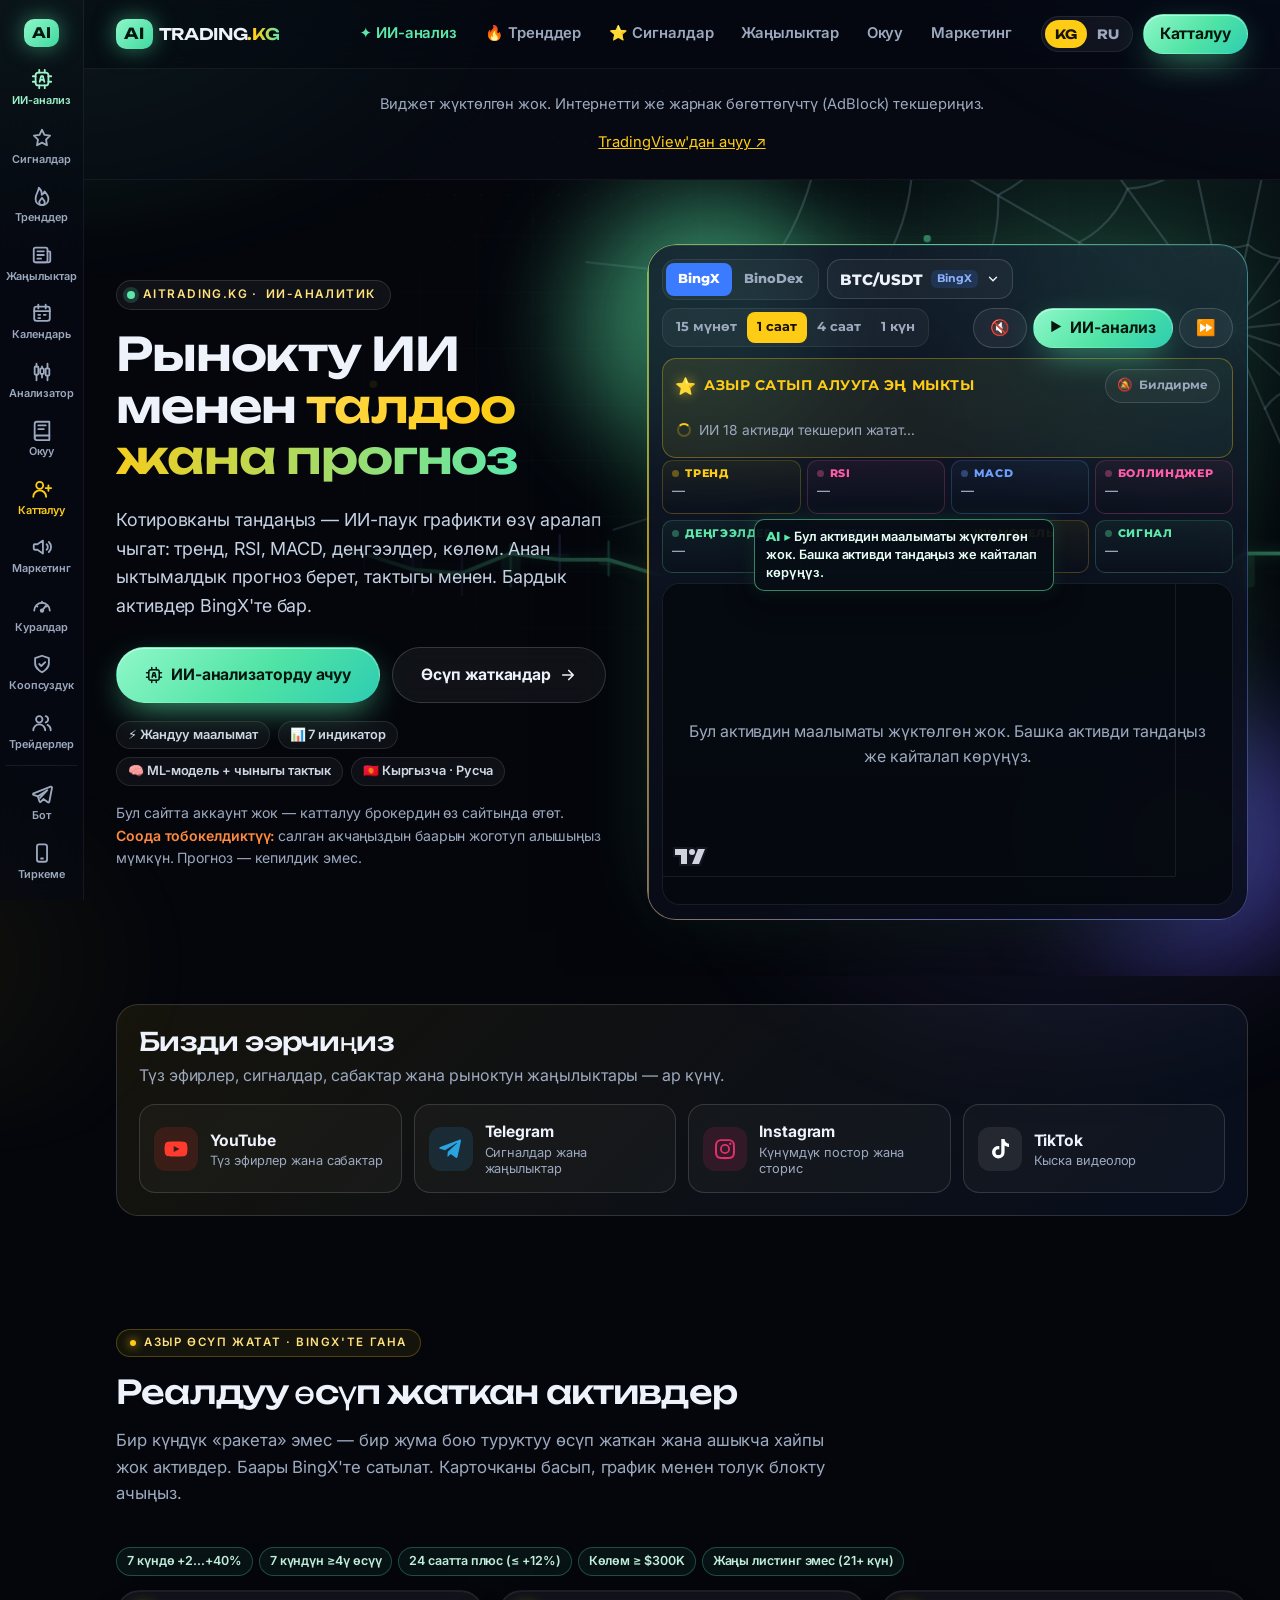
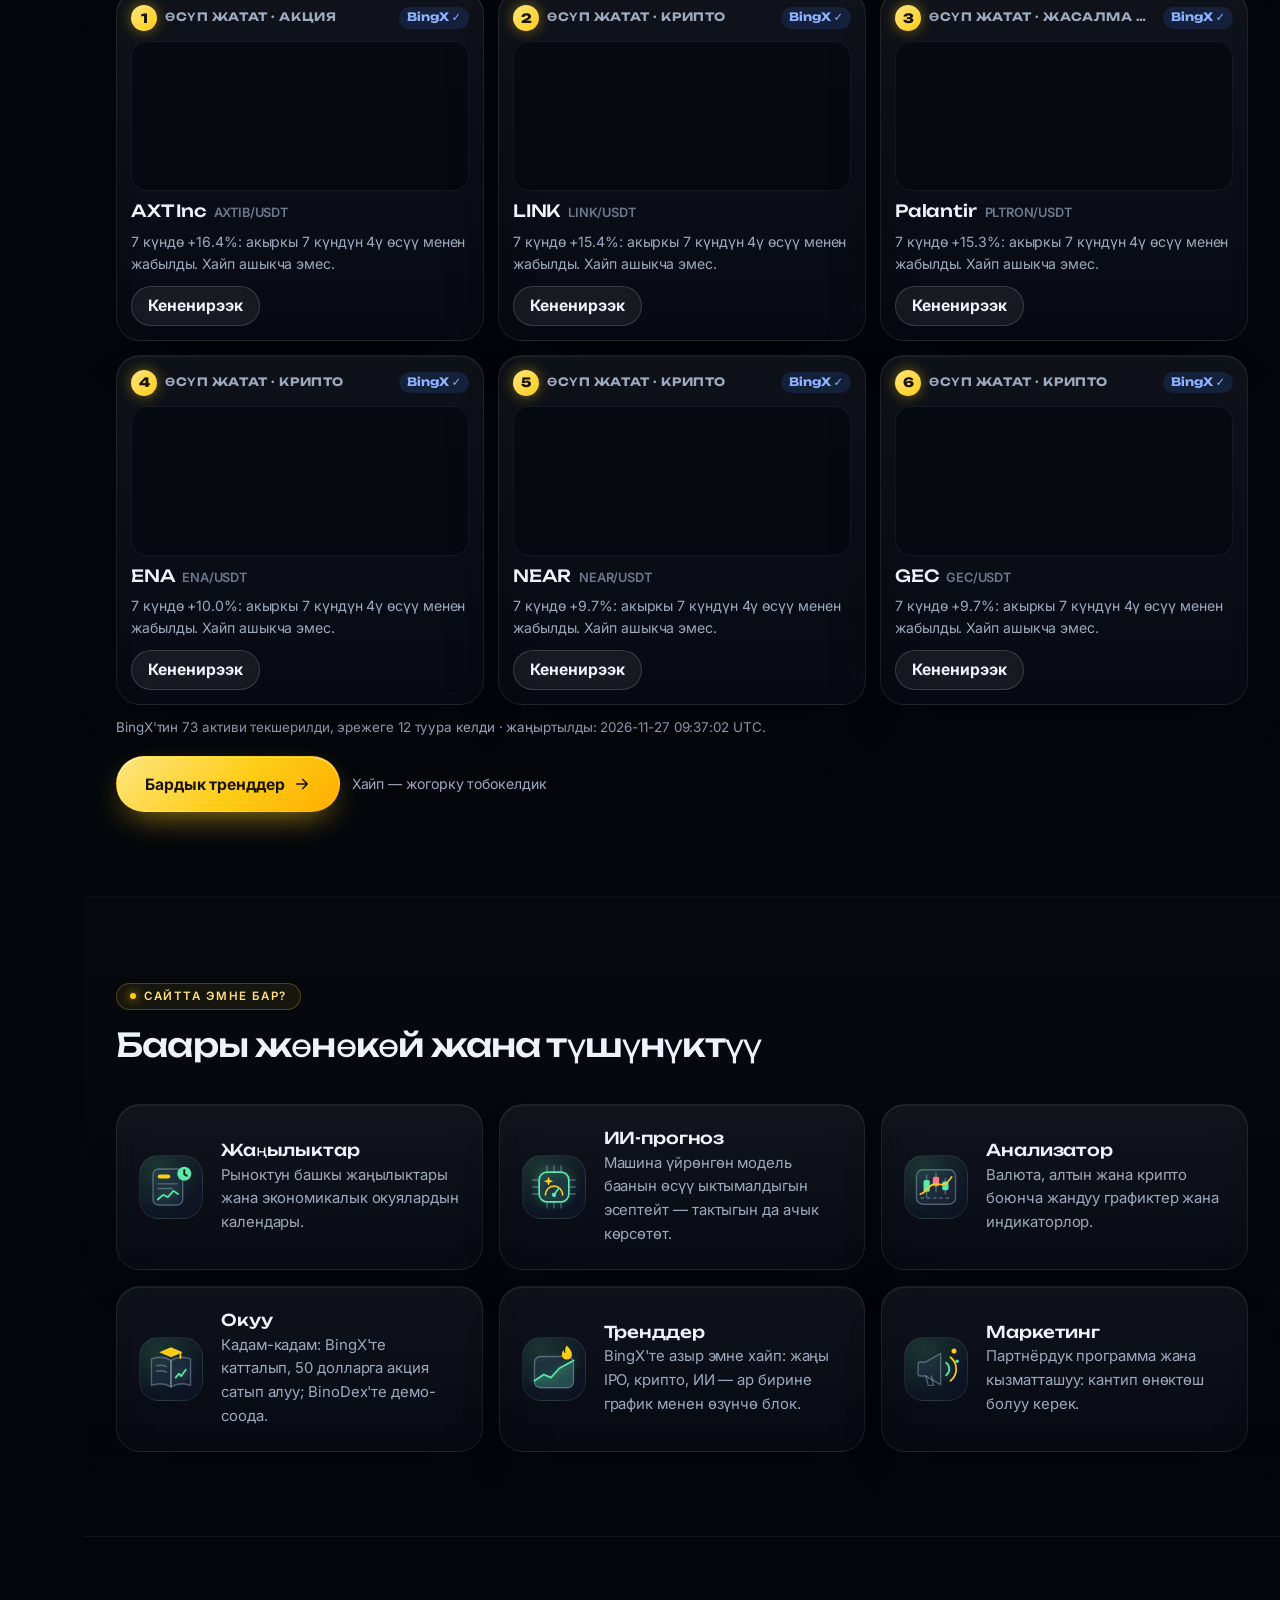
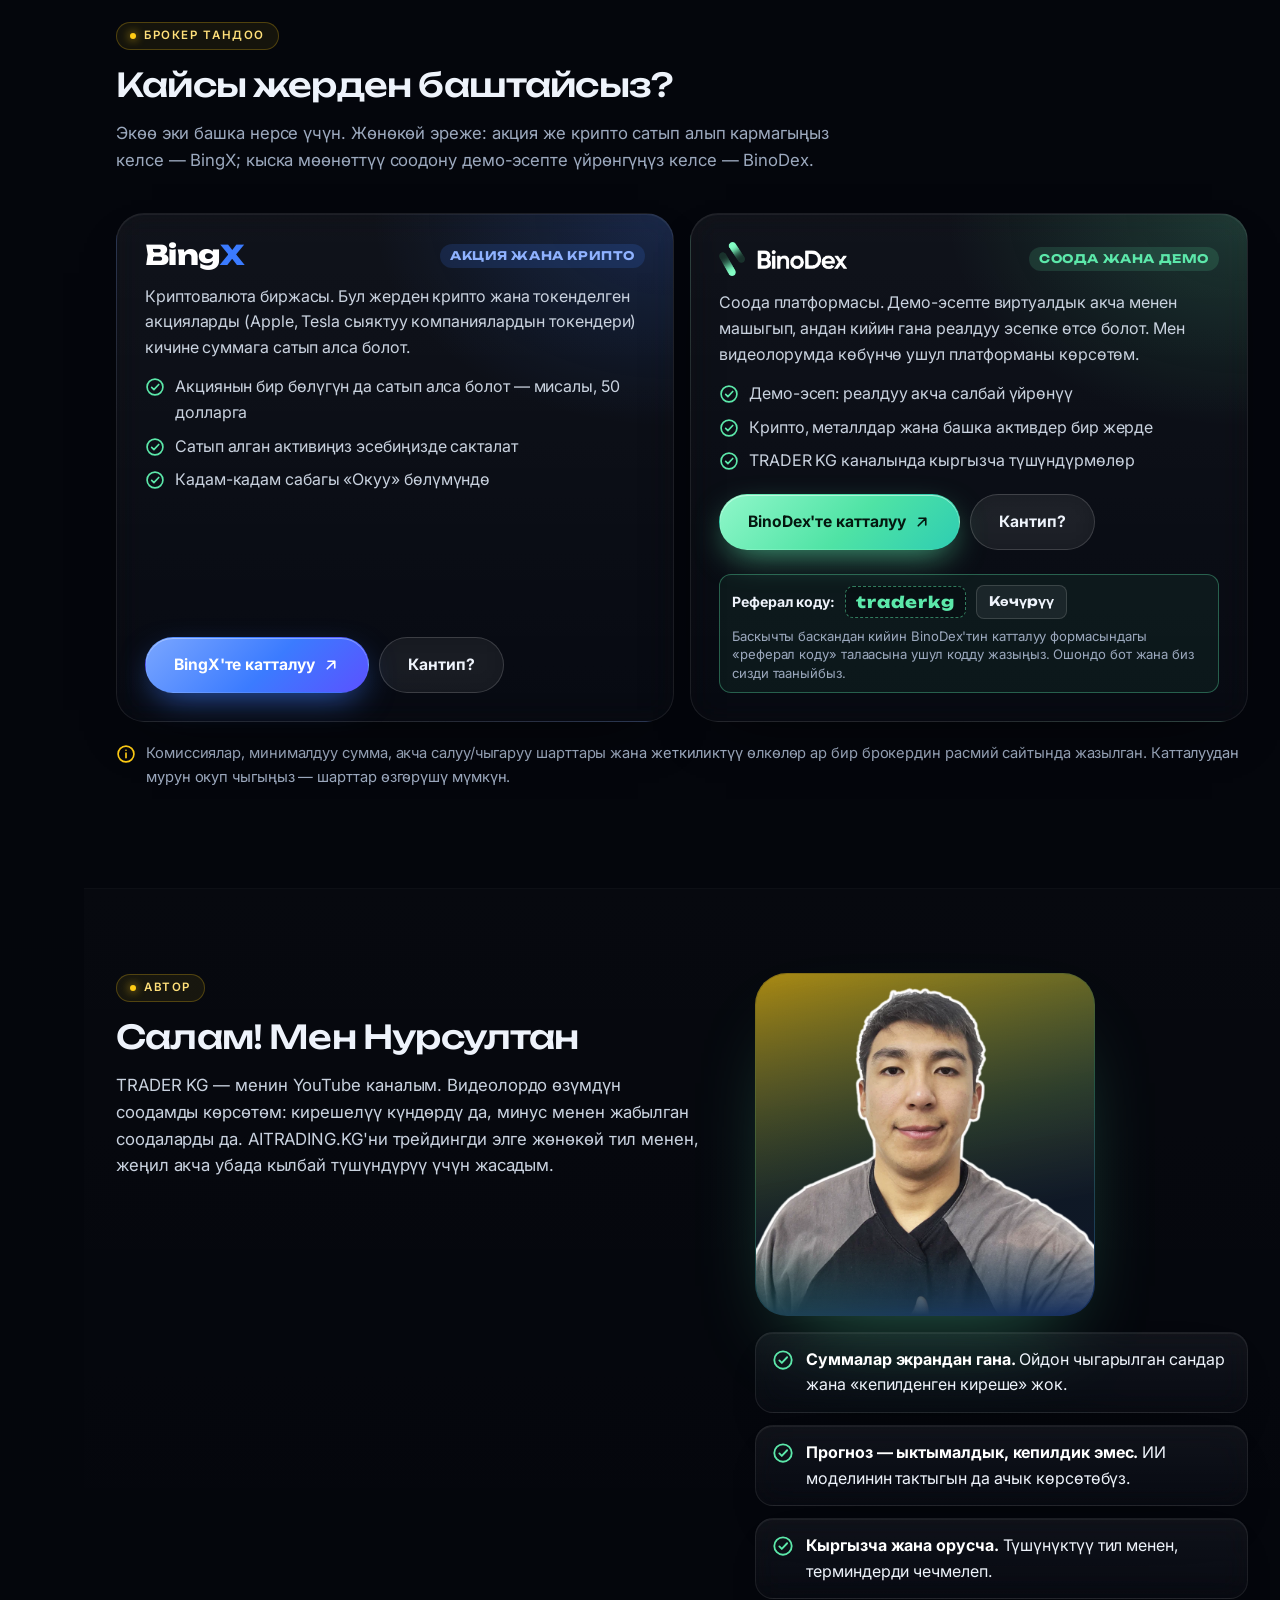
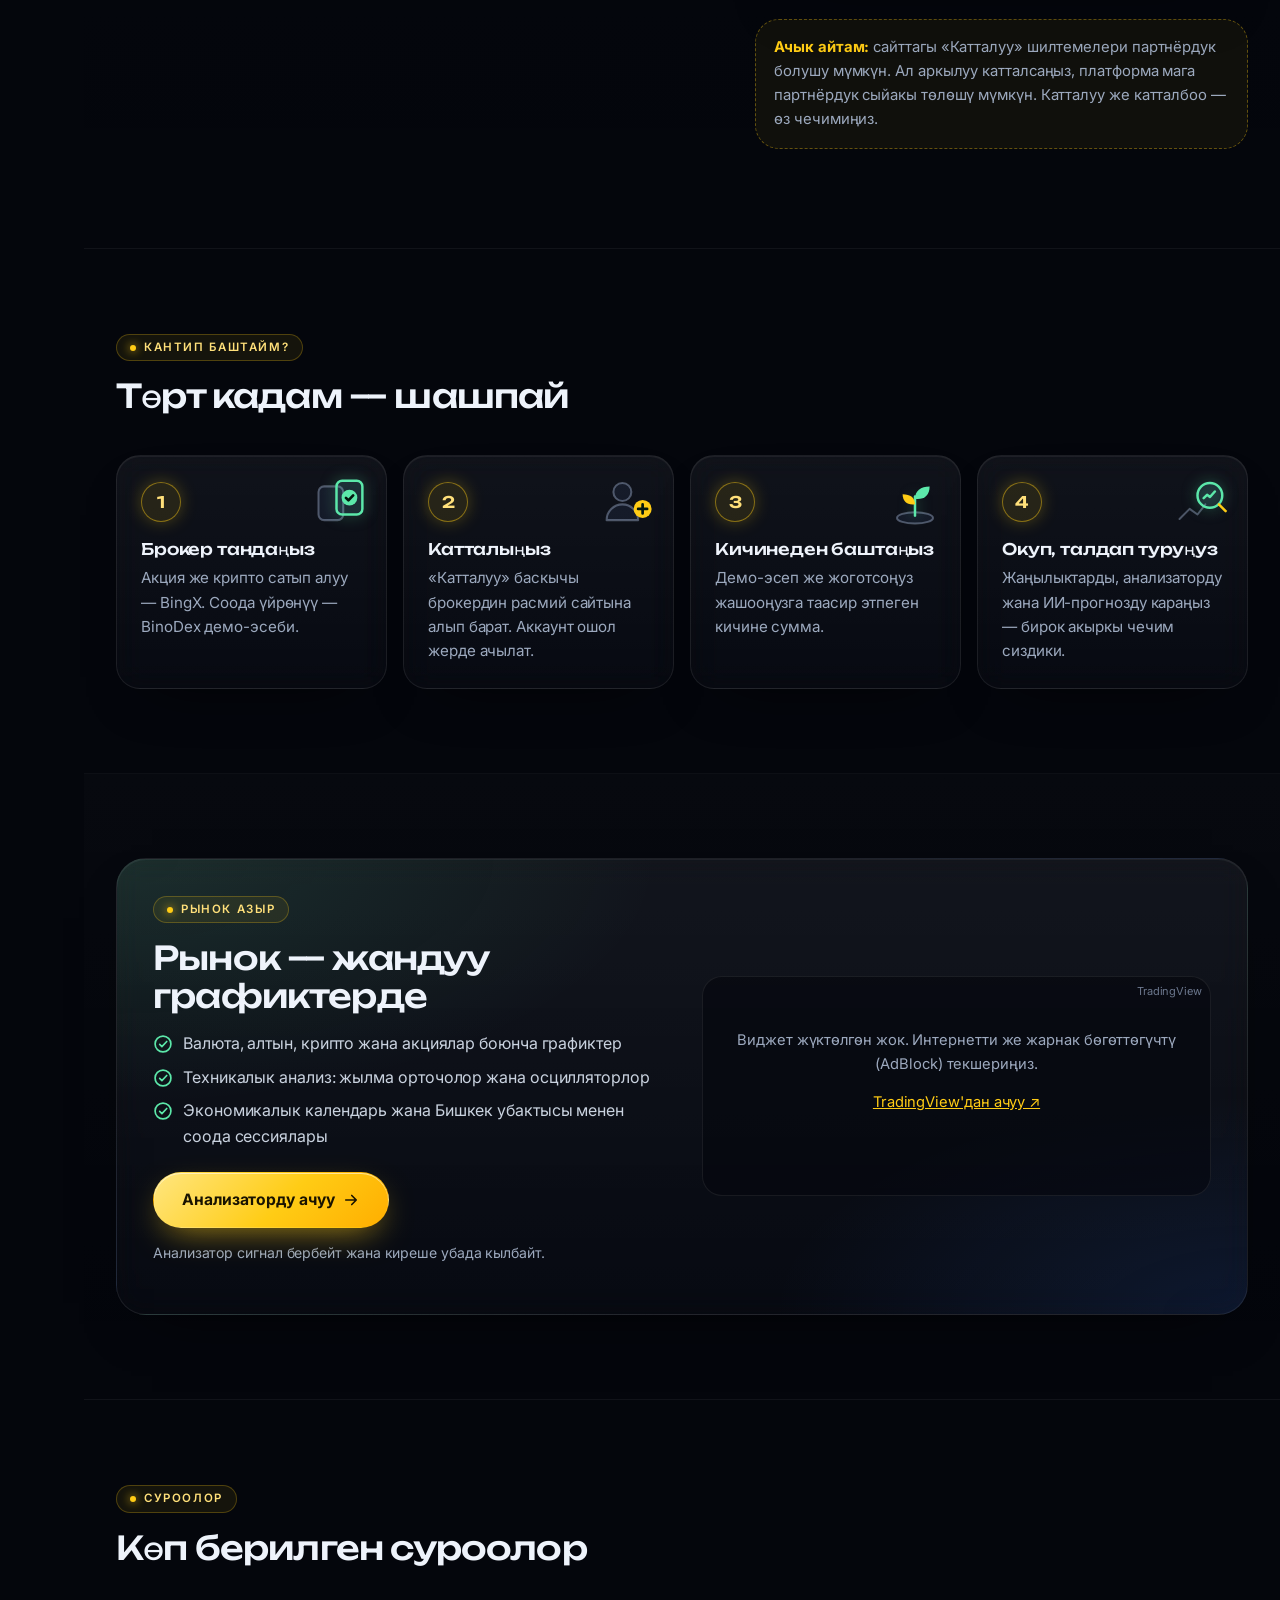
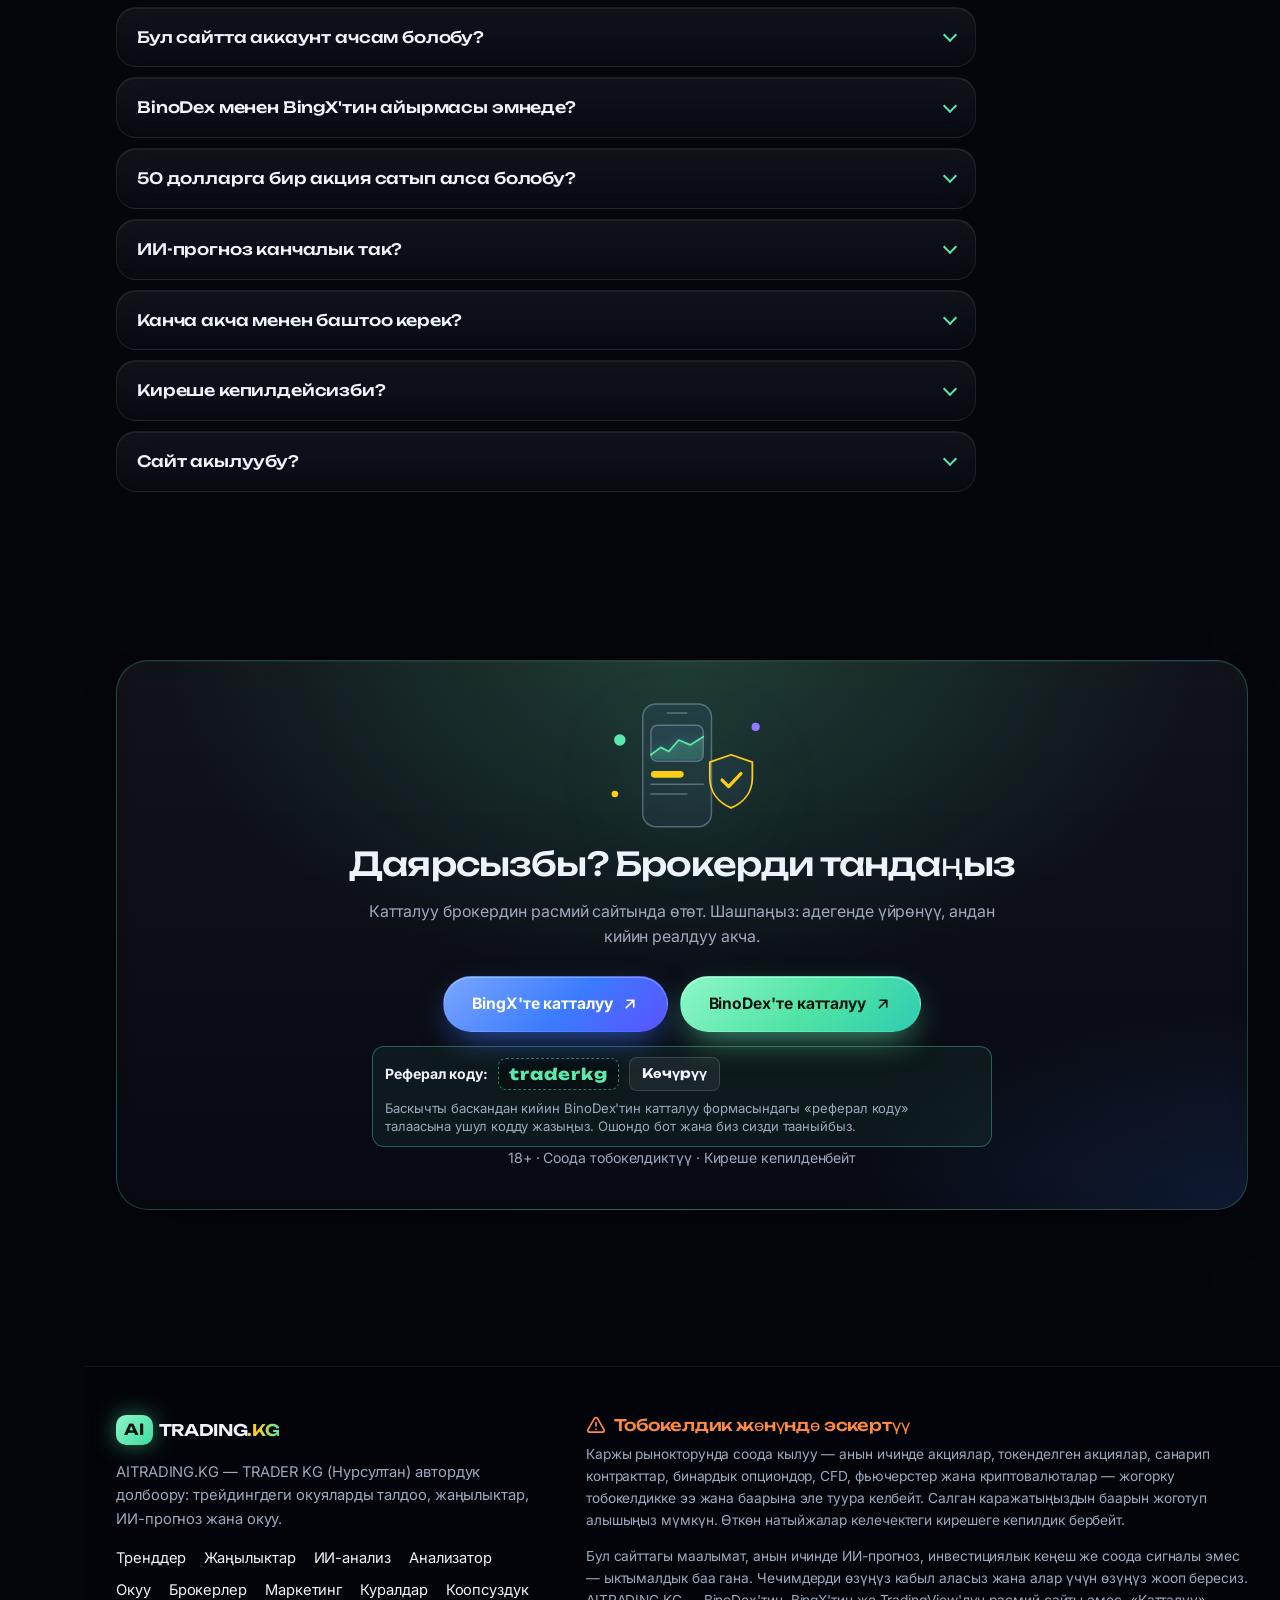
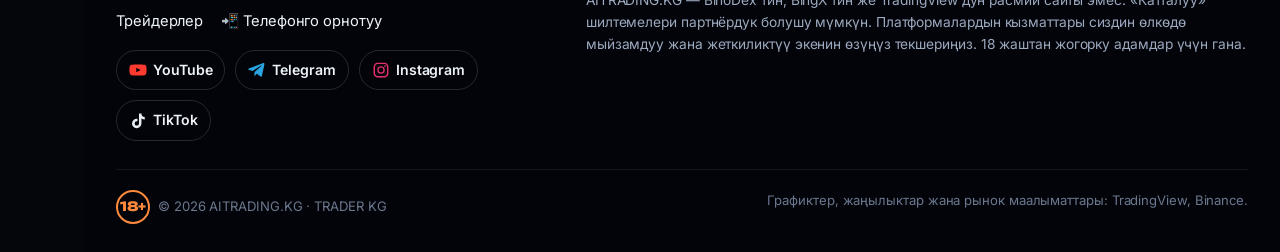
==== commit 3fc5cd35: "Site: author's social links (YouTube, Telegram, Instagram, TikTok) — footer icons on every page + 'F" ====
--- a/site/index.html
+++ b/site/index.html
@@ -24,10 +24,10 @@
   <link href="https://fonts.googleapis.com/css2?family=Inter:wght@400;500;600;700&family=Montserrat:ital,wght@0,600;0,700;0,800;1,800&display=swap" rel="stylesheet">
   <link rel="preconnect" href="https://s3.tradingview.com">
   <link rel="preconnect" href="https://api.binance.com">
-  <link rel="stylesheet" href="assets/css/style.css">
-  <script src="assets/js/config.js" defer></script>
+  <link rel="stylesheet" href="assets/css/style.css?v=20261127a">
+  <script src="assets/js/config.js?v=20261127a" defer></script>
   <script src="assets/js/i18n.js?v=20261125d" defer></script>
-  <script src="assets/js/main.js" defer></script>
+  <script src="assets/js/main.js?v=20261127a" defer></script>
   <script src="assets/vendor/lightweight-charts-4.2.0.js" defer></script>
   <script src="assets/js/ai-engine.js?v=20261125d" defer></script>
   <script src="assets/js/ai-voice.js?v=20261125d" defer></script>
--- a/site/assets/css/style.css
+++ b/site/assets/css/style.css
@@ -1487,3 +1487,211 @@
   .art .draw { stroke-dashoffset: 0; }
   .art .pop { opacity: 1; }
 }
+
+/* ==========================================================================
+   «⚠️ ШАШЫЛЫШ» ПЛАШКАСЫ (бардык беттер, assets/js/alerts.js) жана «ЖАҢЫЛЫКТАР» v2 (news.html, assets/js/news.js)
+   ========================================================================== */
+.urgent-bar { position: sticky; top: var(--header-h); z-index: 45; }
+.ur-row { border-bottom: 1px solid rgba(255, 255, 255, 0.08); backdrop-filter: blur(16px) saturate(150%); -webkit-backdrop-filter: blur(16px) saturate(150%); }
+.ur-row.is-dn { background: linear-gradient(90deg, rgba(255, 74, 104, 0.30), rgba(255, 138, 61, 0.18) 60%, rgba(10, 12, 22, 0.75)); }
+.ur-row.is-up { background: linear-gradient(90deg, rgba(92, 232, 170, 0.26), rgba(59, 123, 255, 0.16) 60%, rgba(10, 12, 22, 0.75)); }
+.ur-in { display: flex; align-items: center; gap: 8px 14px; flex-wrap: wrap; padding-top: 9px; padding-bottom: 9px; }
+.ur-badge { display: inline-flex; align-items: center; gap: 7px; padding: 5px 11px; border-radius: 999px; font: 700 0.72rem/1 var(--font-body); letter-spacing: 0.08em; text-transform: uppercase; color: #fff; background: rgba(255, 74, 104, 0.85); box-shadow: 0 0 18px rgba(255, 74, 104, 0.55); flex: none; }
+.is-up .ur-badge { background: rgba(32, 178, 120, 0.9); box-shadow: 0 0 18px rgba(92, 232, 170, 0.5); }
+.ur-dot { width: 7px; height: 7px; border-radius: 50%; background: #fff; animation: pulse 1.4s infinite; }
+.ur-text { margin: 0; flex: 1 1 320px; font-size: 0.93rem; line-height: 1.4; }
+.ur-text b { color: #fff; }
+.ur-note { color: rgba(238, 243, 251, 0.7); font-size: 0.82rem; }
+.ur-acts { display: inline-flex; align-items: center; gap: 6px 12px; flex-wrap: wrap; }
+.ur-link { color: #fff; font-weight: 700; font-size: 0.85rem; text-decoration: none; white-space: nowrap; border-bottom: 1px solid rgba(255, 255, 255, 0.35); }
+.ur-link:hover { border-bottom-color: #fff; }
+.ur-ghost { font-weight: 600; color: rgba(238, 243, 251, 0.78); }
+.ur-x { border: 0; background: rgba(255, 255, 255, 0.1); color: #fff; width: 28px; height: 28px; border-radius: 50%; font-size: 1.1rem; line-height: 1; cursor: pointer; flex: none; }
+.ur-x:hover { background: rgba(255, 255, 255, 0.22); }
+@media (max-width: 640px) {
+  .urgent-bar { position: relative; top: auto; }   /* телефондо экранды жаппасын — барак менен кошо жылат */
+  .ur-in { gap: 6px 10px; padding-top: 8px; padding-bottom: 8px; }
+  .ur-text { flex-basis: 100%; order: 2; font-size: 0.88rem; }
+  .ur-badge { order: 1; }
+  .ur-acts { order: 3; width: 100%; justify-content: space-between; }
+  .ur-ghost { display: none; }
+}
+
+/* Рынок пульсу */
+.pulse { background: var(--glass-bg, var(--card)); }
+.pulse-body { padding: 16px; display: grid; gap: 14px; }
+.pulse-stats { display: grid; grid-template-columns: repeat(3, minmax(0, 1fr)); gap: 10px; }
+.pstat { padding: 12px 14px; border-radius: 16px; background: rgba(255, 255, 255, 0.035); border: 1px solid var(--line); display: grid; gap: 4px; min-width: 0; }
+.pstat span { font-size: 0.78rem; color: var(--muted); }
+.pstat b { font: 600 clamp(1.15rem, 2.6vw, 1.6rem)/1.1 var(--font-head); color: var(--text); }
+.pstat b.is-up { color: var(--mint); }
+.pstat b.is-dn { color: #ff7a8a; }
+.pstat b.hot { text-shadow: 0 0 18px currentColor; }
+.pstat small { font-size: 0.75rem; color: var(--dim); overflow: hidden; text-overflow: ellipsis; white-space: nowrap; }
+.pulse-coins { display: flex; flex-wrap: wrap; gap: 6px; }
+.pcoin { display: inline-flex; gap: 6px; align-items: baseline; padding: 5px 10px; border-radius: 999px; font-size: 0.82rem; background: rgba(255, 255, 255, 0.04); border: 1px solid var(--line); color: var(--muted); }
+.pcoin b { color: var(--text); font-weight: 700; }
+.pcoin.is-up { color: var(--mint); }
+.pcoin.is-dn { color: #ff7a8a; }
+.pulse-rule { margin: 0; color: var(--muted); font-size: 0.9rem; }
+.pulse-acts { display: flex; flex-wrap: wrap; gap: 8px; }
+.ntf-box { padding: 14px; border-radius: 16px; border: 1px solid rgba(92, 232, 170, 0.28); background: rgba(92, 232, 170, 0.05); }
+.ntf-box h3 { margin: 0 0 10px; font-size: 0.95rem; }
+.ntf-row { display: flex; flex-wrap: wrap; gap: 8px; }
+.ntf-row .btn svg { width: 16px; height: 16px; }
+.ntf-note, .ntf-st { margin: 10px 0 0; font-size: 0.84rem; color: var(--muted); }
+.ntf-st { color: #cfeee0; }
+.ntf-st:empty { display: none; }
+@media (max-width: 560px) {
+  .pulse-stats { grid-template-columns: repeat(2, minmax(0, 1fr)); }
+  .pstat:last-child { grid-column: 1 / -1; }
+}
+
+/* Жаңылык лентасы */
+.nf-title { display: flex; align-items: center; gap: 10px 14px; flex-wrap: wrap; }
+.author-tag { display: inline-flex; align-items: center; gap: 8px; padding: 3px 12px 3px 3px; border-radius: 999px; background: rgba(255, 204, 21, 0.08); border: 1px solid rgba(255, 204, 21, 0.3); font-size: 0.8rem; color: var(--muted); }
+.author-tag img { width: 26px; height: 26px; border-radius: 50%; object-fit: cover; box-shadow: 0 0 0 2px rgba(255, 204, 21, 0.6); }
+.author-tag b { color: var(--yellow); font-weight: 700; }
+.nf-list { display: grid; }
+.nf-item { display: grid; gap: 12px; padding: 14px 16px; border-bottom: 1px solid var(--line); transition: background 0.2s; }
+.nf-item:hover { background: rgba(255, 255, 255, 0.025); }
+.nf-item.has-img { grid-template-columns: 112px minmax(0, 1fr); }
+.nf-main { min-width: 0; }
+.nf-img { display: block; border-radius: 12px; overflow: hidden; border: 1px solid var(--line); aspect-ratio: 4 / 3; background: rgba(255, 255, 255, 0.03); }
+.nf-img img { width: 100%; height: 100%; object-fit: cover; }
+.nf-meta { display: flex; flex-wrap: wrap; align-items: center; gap: 4px 10px; font-size: 0.76rem; color: var(--dim); margin-bottom: 6px; }
+.nf-src { color: var(--muted); font-weight: 600; }
+.nf-cat { padding: 2px 8px; border-radius: 999px; background: rgba(255, 255, 255, 0.05); }
+.nf-cat.cat-crypto { color: #f7b955; background: rgba(247, 185, 85, 0.1); }
+.nf-cat.cat-fx { color: #8fb2ff; background: rgba(59, 123, 255, 0.12); }
+.nf-cat.cat-stock { color: var(--mint); background: rgba(92, 232, 170, 0.1); }
+.nf-n { color: var(--yellow); }
+.nf-who { color: #fff; font-weight: 700; padding: 2px 9px; border-radius: 999px; background: rgba(143, 125, 255, 0.2); border: 1px solid rgba(143, 125, 255, 0.4); }
+.nf-sym { color: var(--yellow); font-weight: 700; font-family: var(--font-head); }
+.nf-h { font: 600 1rem/1.4 var(--font-body); letter-spacing: 0; margin: 0; }
+.nf-h a { text-decoration: none; color: var(--text); }
+.nf-h a:hover { color: #fff; text-decoration: underline; text-decoration-color: rgba(255, 204, 21, 0.6); text-underline-offset: 3px; }
+.nf-ru { display: inline-block; vertical-align: 2px; margin-left: 4px; padding: 1px 6px; border-radius: 6px; font: 700 0.66rem/1.4 var(--font-body); color: var(--muted); border: 1px solid var(--line-2); text-decoration: none; cursor: help; }
+.nf-d { margin: 6px 0 0; color: var(--muted); font-size: 0.88rem; line-height: 1.5; }
+.nf-by { display: flex; flex-wrap: wrap; align-items: center; gap: 4px 12px; margin-top: 8px; font-size: 0.78rem; color: var(--dim); }
+.nf-tag { display: inline-flex; align-items: center; gap: 6px; }
+.nf-tag b { color: var(--yellow); font-weight: 700; letter-spacing: 0.02em; }
+.nf-ava { width: 20px; height: 20px; border-radius: 50%; object-fit: cover; box-shadow: 0 0 0 1.5px rgba(255, 204, 21, 0.55); }
+.nf-auth b { color: var(--muted); }
+.nf-go { color: var(--mint); text-decoration: none; font-weight: 600; }
+.nf-go:hover { text-decoration: underline; }
+.nf-also a { color: var(--muted); }
+.nf-empty { padding: 18px 16px; margin: 0; color: var(--muted); }
+.nf-more-row { display: flex; justify-content: center; padding: 12px; }
+.nf-more-row:has(> [hidden]) { display: none; }
+.nf-foot { margin: 0; padding: 12px 16px 14px; color: var(--dim); font-size: 0.78rem; }
+.nf-grid { margin-top: 24px; align-items: start; }
+#ta { margin-top: 24px; }
+
+/* Твиттер */
+.tw-text { margin: 4px 0 0; font-size: 0.95rem; line-height: 1.5; white-space: pre-line; }
+.tw-orig { margin-top: 6px; font-size: 0.82rem; color: var(--muted); }
+.tw-orig summary { cursor: pointer; color: var(--dim); }
+.tw-orig p { margin: 6px 0 0; white-space: pre-line; }
+.tw-empty { padding: 16px; display: grid; gap: 12px; justify-items: start; }
+.tw-empty p { margin: 0; color: var(--muted); font-size: 0.92rem; }
+.tw-follow { padding: 12px 16px 16px; border-top: 1px solid var(--line); }
+.tw-follow p { margin: 0 0 8px; font-size: 0.8rem; color: var(--dim); }
+.tw-acc { display: flex; flex-wrap: wrap; gap: 6px; }
+.tw-chip { font-size: 0.78rem; text-decoration: none; padding: 5px 10px; border-radius: 999px; background: rgba(255, 255, 255, 0.04); border: 1px solid var(--line); color: var(--dim); }
+.tw-chip b { color: var(--text); font-weight: 600; }
+.tw-chip:hover { border-color: rgba(92, 232, 170, 0.5); }
+
+/* Техникалык анализ */
+.ta-grid { display: grid; gap: 16px; padding: 16px; }
+@media (min-width: 980px) { .ta-grid { grid-template-columns: minmax(0, 0.9fr) minmax(0, 1.1fr); } }
+.ta-cap { margin: 0 0 10px; color: var(--muted); font-size: 0.86rem; }
+.ta-box { height: 440px; border-radius: 16px; overflow: hidden; border: 1px solid var(--line); background: rgba(255, 255, 255, 0.02); }
+.ta-list { border: 1px solid var(--line); border-radius: 16px; overflow: hidden; }
+.ta-list .nf-item:last-child { border-bottom: 0; }
+#ta .panel-head .seg button { padding: 8px 12px; }
+@media (max-width: 560px) {
+  .nf-item.has-img { grid-template-columns: 84px minmax(0, 1fr); gap: 10px; }
+  .nf-item { padding: 12px 14px; }
+  .nf-d { display: -webkit-box; -webkit-line-clamp: 3; -webkit-box-orient: vertical; overflow: hidden; }
+  .ta-box { height: 400px; }
+  .ta-grid { padding: 12px; }
+}
+
+/* Жаңылыктар 2: темалар, белгилер, күндүн фактылары, экономикалык анонстор */
+.nf-topics { display: flex; gap: 6px; padding: 10px 16px; border-bottom: 1px solid var(--line); overflow-x: auto; scrollbar-width: none; }
+.nf-topics::-webkit-scrollbar { display: none; }
+.nf-topics button { flex: none; font: 600 0.8rem/1 var(--font-body); padding: 7px 12px; border-radius: 999px; border: 1px solid var(--line); background: transparent; color: var(--muted); cursor: pointer; }
+.nf-topics button:hover { color: var(--text); border-color: var(--line-2); }
+.nf-topics button[aria-pressed="true"] { color: #0b0f17; background: var(--mint); border-color: var(--mint); }
+.nf-imp { font-weight: 700; padding: 2px 8px; border-radius: 999px; cursor: help; }
+.nf-imp.imp-hot { color: #ffd0d0; background: rgba(255, 77, 77, 0.18); border: 1px solid rgba(255, 77, 77, 0.45); }
+.nf-imp.imp-top { color: var(--yellow); background: rgba(255, 204, 21, 0.1); border: 1px solid rgba(255, 204, 21, 0.35); }
+.nf-new { font-weight: 800; font-size: 0.68rem; letter-spacing: 0.04em; padding: 2px 7px; border-radius: 6px; color: #0b0f17; background: var(--mint); }
+.nk-grid { margin-bottom: 18px; align-items: start; }
+.nk-list { list-style: none; margin: 0; padding: 4px 0; counter-reset: nk; }
+.nk-list li { counter-increment: nk; position: relative; padding: 10px 16px 10px 52px; border-bottom: 1px solid var(--line); }
+.nk-list li:last-child { border-bottom: 0; }
+.nk-list li::before { content: counter(nk); position: absolute; left: 16px; top: 10px; width: 24px; height: 24px; border-radius: 8px; display: grid; place-items: center;
+  font: 800 0.8rem/1 var(--font-head); color: var(--yellow); background: rgba(255, 204, 21, 0.08); border: 1px solid rgba(255, 204, 21, 0.25); }
+.nk-list li.nf-empty { padding-left: 16px; }
+.nk-list li.nf-empty::before { content: none; }
+.nk-list a { color: var(--text); text-decoration: none; font-weight: 600; line-height: 1.4; }
+.nk-list a:hover { text-decoration: underline; text-decoration-color: rgba(255, 204, 21, 0.6); text-underline-offset: 3px; }
+.nk-list small { display: flex; flex-wrap: wrap; align-items: center; gap: 4px 6px; margin-top: 4px; color: var(--dim); font-size: 0.76rem; }
+.nk-cal { display: block; margin: 0; padding: 12px 16px 14px; border-top: 1px solid var(--line); color: var(--muted); font-size: 0.84rem; text-decoration: none; }
+.nk-cal b { color: var(--text); font-weight: 600; }
+.nk-cal:hover b { text-decoration: underline; }
+.cal-only { display: flex; align-items: center; gap: 8px; padding: 10px 16px; border-bottom: 1px solid var(--line); font-size: 0.82rem; color: var(--muted); cursor: pointer; }
+.cal-only input { accent-color: var(--mint); width: 16px; height: 16px; }
+.cal-list { max-height: 520px; overflow-y: auto; overscroll-behavior: contain; }
+.cal-day { position: sticky; top: 0; z-index: 1; margin: 0; padding: 8px 16px; font: 700 0.78rem/1.3 var(--font-body); color: var(--muted); background: var(--bg-2, #0c121c); border-bottom: 1px solid var(--line); }
+.cal-day.today { color: var(--mint); }
+.cal-row.imp0 .cal-t { font-size: 0.7rem; color: var(--muted); }
+.cal-row { display: grid; grid-template-columns: 50px 42px 30px minmax(0, 1fr); align-items: start; gap: 8px; padding: 10px 16px; border-bottom: 1px solid var(--line); }
+.cal-row.past { opacity: 0.55; }
+.cal-row.next { background: rgba(92, 232, 170, 0.06); box-shadow: inset 3px 0 0 var(--mint); }
+.cal-t { font: 700 0.86rem/1.35 var(--font-head); color: var(--text); font-variant-numeric: tabular-nums; }
+.cal-cur { font: 700 0.7rem/1 var(--font-body); padding: 4px 0; text-align: center; border-radius: 6px; color: var(--muted); background: rgba(255, 255, 255, 0.05); border: 1px solid var(--line); margin-top: 1px; }
+.cal-dots { display: inline-flex; gap: 3px; padding-top: 6px; }
+.cal-dots i { width: 6px; height: 6px; border-radius: 50%; background: rgba(255, 255, 255, 0.14); }
+.imp1 .cal-dots i:nth-child(1), .imp2 .cal-dots i:nth-child(-n+2) { background: var(--yellow); }
+.imp3 .cal-dots i { background: #ff5b5b; }
+.cal-ev b { font-weight: 600; font-size: 0.9rem; line-height: 1.4; }
+.imp3 .cal-ev b { color: #fff; }
+.cal-ev small { display: block; margin-top: 3px; color: var(--dim); font-size: 0.78rem; }
+.cal-ev small b { font-size: inherit; color: var(--text); }
+.cal-in { display: inline-block; margin-left: 4px; font-size: 0.74rem; font-weight: 700; color: var(--mint); white-space: nowrap; }
+.ncal .nf-foot a { color: var(--mint); }
+@media (max-width: 560px) {
+  .cal-row { grid-template-columns: 44px 38px minmax(0, 1fr); padding: 10px 14px; }
+  .cal-dots { display: none; }
+  .imp3 .cal-t { color: #ff8a8a; }
+  .nk-list li { padding: 10px 14px 10px 48px; }
+  .nk-list li::before { left: 14px; }
+  .nf-topics { padding: 10px 14px; }
+}
+
+/* ---------- Соцтармактар: иконкалар + «Жазылыңыз» блогу ---------- */
+.social a svg { width: 18px; height: 18px; flex: none; }
+.social a.soc-youtube svg { color: #ff3b30; }
+.social a.soc-telegram svg { color: #2aa4e0; }
+.social a.soc-instagram svg { color: #e1306c; }
+.social a.soc-tiktok svg { color: #e9eef6; }
+.soc-band { padding: 28px 0; }
+.soc-band-in { border: 1px solid var(--line-2, #26324a); border-radius: 22px; padding: 22px; background: linear-gradient(135deg, rgba(255,204,21,.07), rgba(59,123,255,.07)); }
+.soc-band-head h2 { margin: 0 0 6px; font-size: clamp(1.2rem, 2.4vw, 1.6rem); }
+.soc-band-head p { margin: 0 0 16px; color: var(--muted, #9aa6b8); }
+.soc-cards { display: grid; grid-template-columns: repeat(4, minmax(0, 1fr)); gap: 12px; }
+.soc-card { display: flex; align-items: center; gap: 12px; padding: 14px; border-radius: 16px; text-decoration: none; color: var(--text, #e9eef6); border: 1px solid var(--line-2, #26324a); background: rgba(255,255,255,.03); transition: transform .15s, border-color .15s; min-width: 0; }
+.soc-card:hover { transform: translateY(-2px); border-color: var(--yellow, #ffcc15); }
+.soc-card b { display: block; font-size: .98rem; }
+.soc-card small { display: block; color: var(--muted, #9aa6b8); font-size: .8rem; line-height: 1.3; }
+.soc-ico { width: 44px; height: 44px; border-radius: 12px; display: grid; place-items: center; flex: none; }
+.soc-ico svg { width: 24px; height: 24px; }
+.soc-youtube .soc-ico { background: rgba(255,59,48,.14); color: #ff3b30; }
+.soc-telegram .soc-ico { background: rgba(42,164,224,.14); color: #2aa4e0; }
+.soc-instagram .soc-ico { background: rgba(225,48,108,.14); color: #e1306c; }
+.soc-tiktok .soc-ico { background: rgba(255,255,255,.08); color: #fff; }
+@media (max-width: 860px) { .soc-cards { grid-template-columns: repeat(2, minmax(0, 1fr)); } }
+@media (max-width: 420px) { .soc-card { padding: 12px; gap: 10px; } .soc-ico { width: 38px; height: 38px; } }
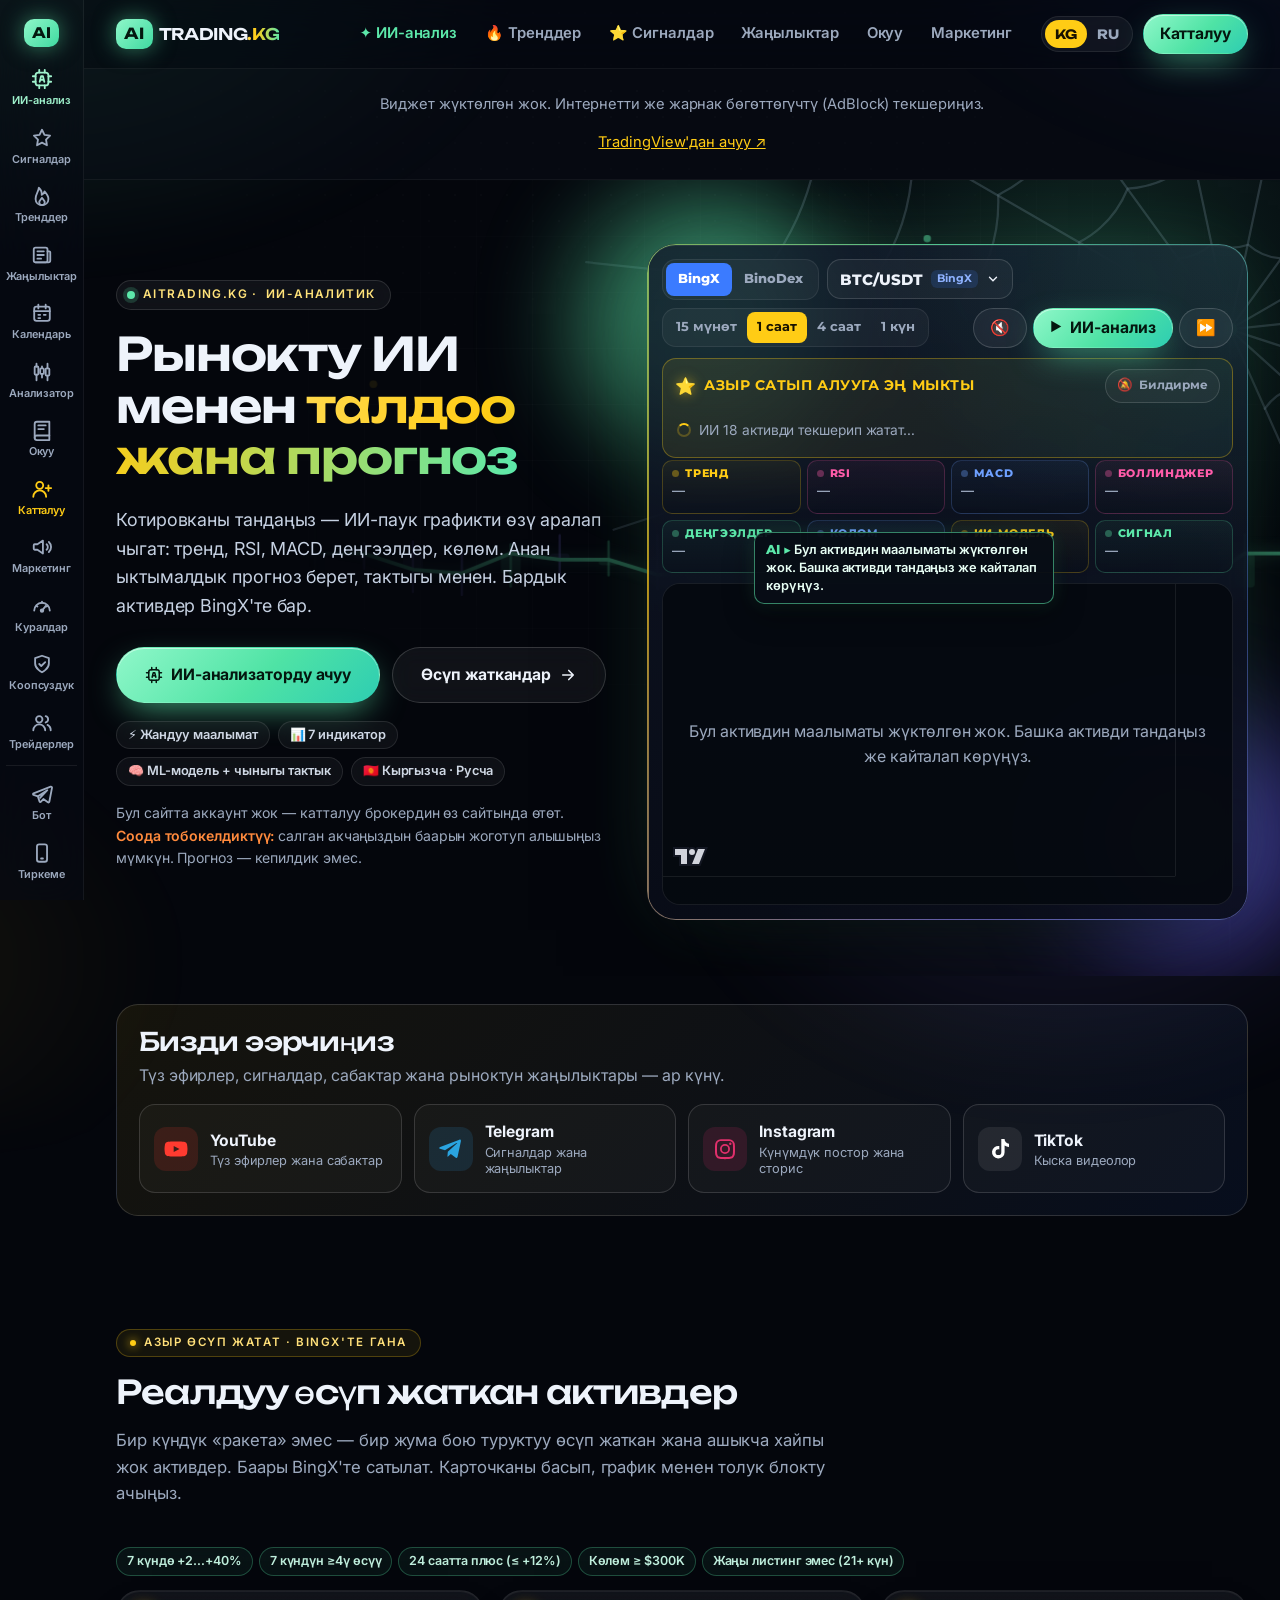
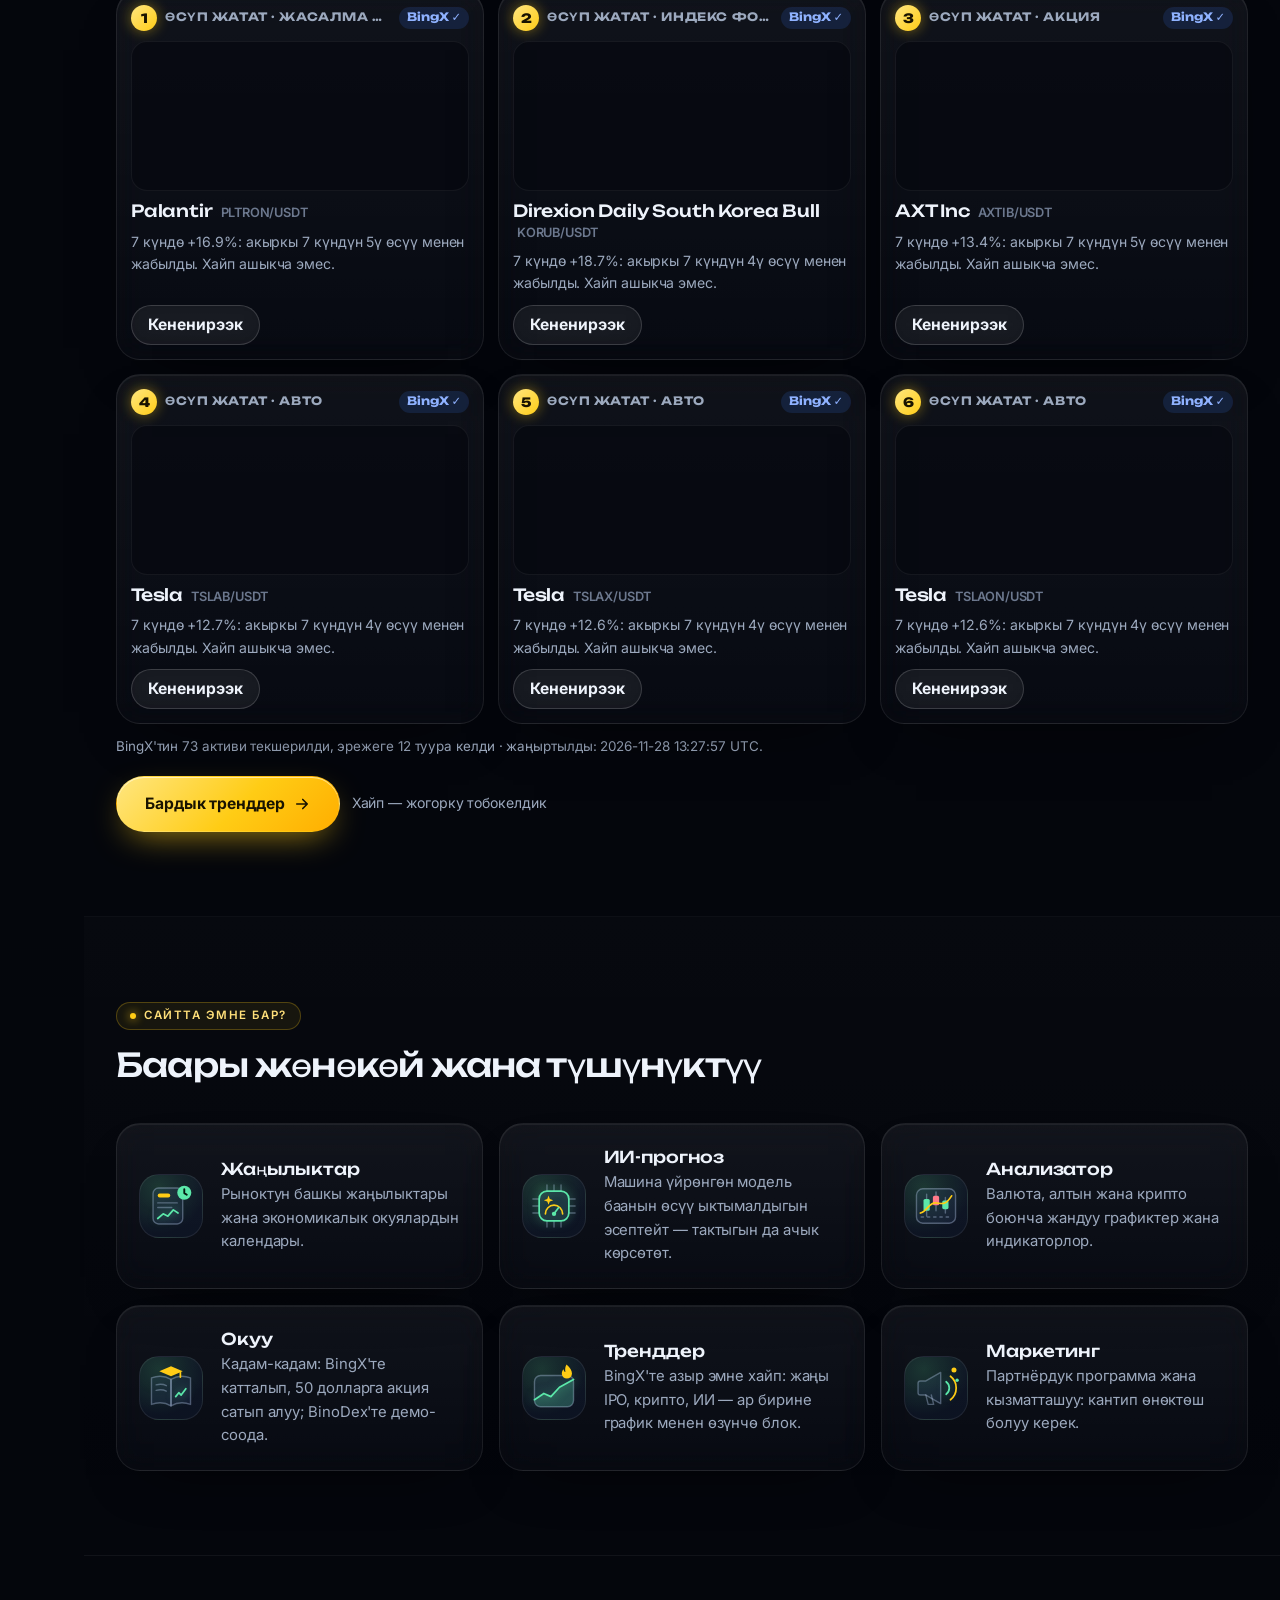
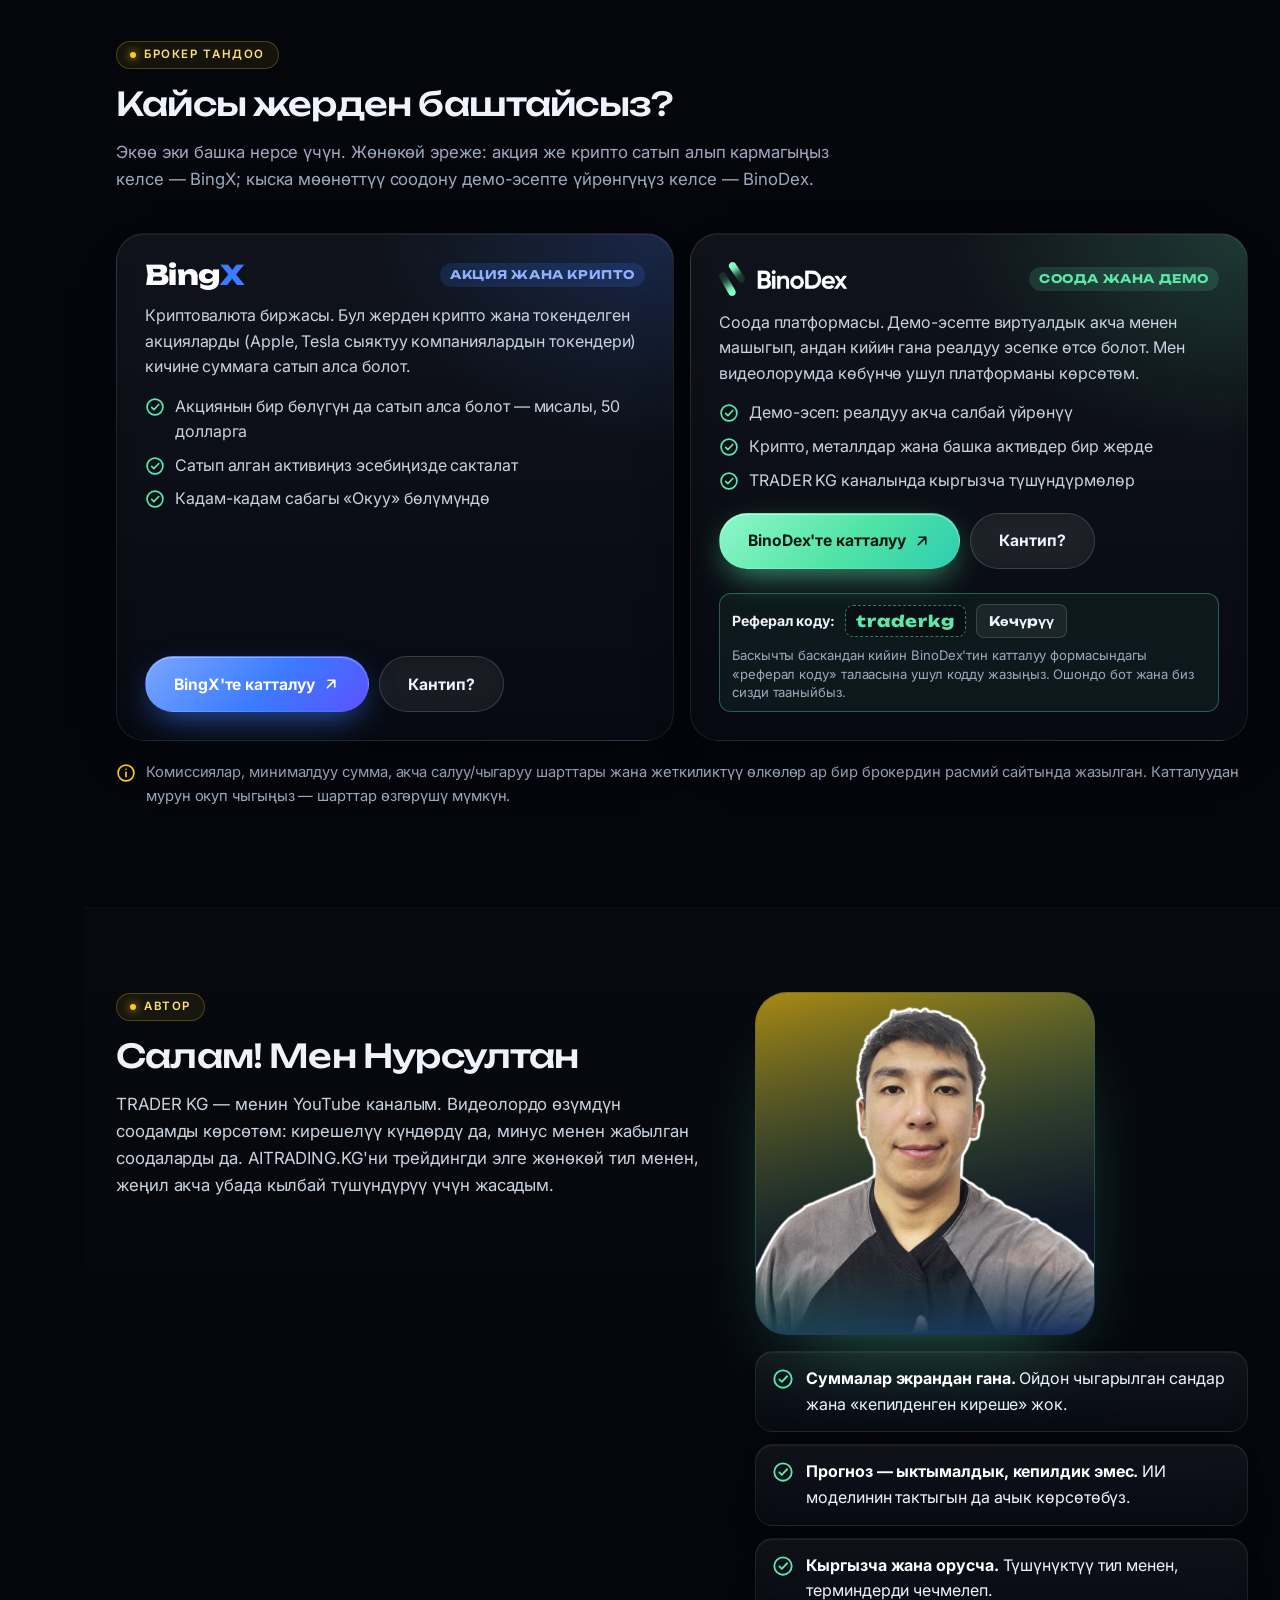
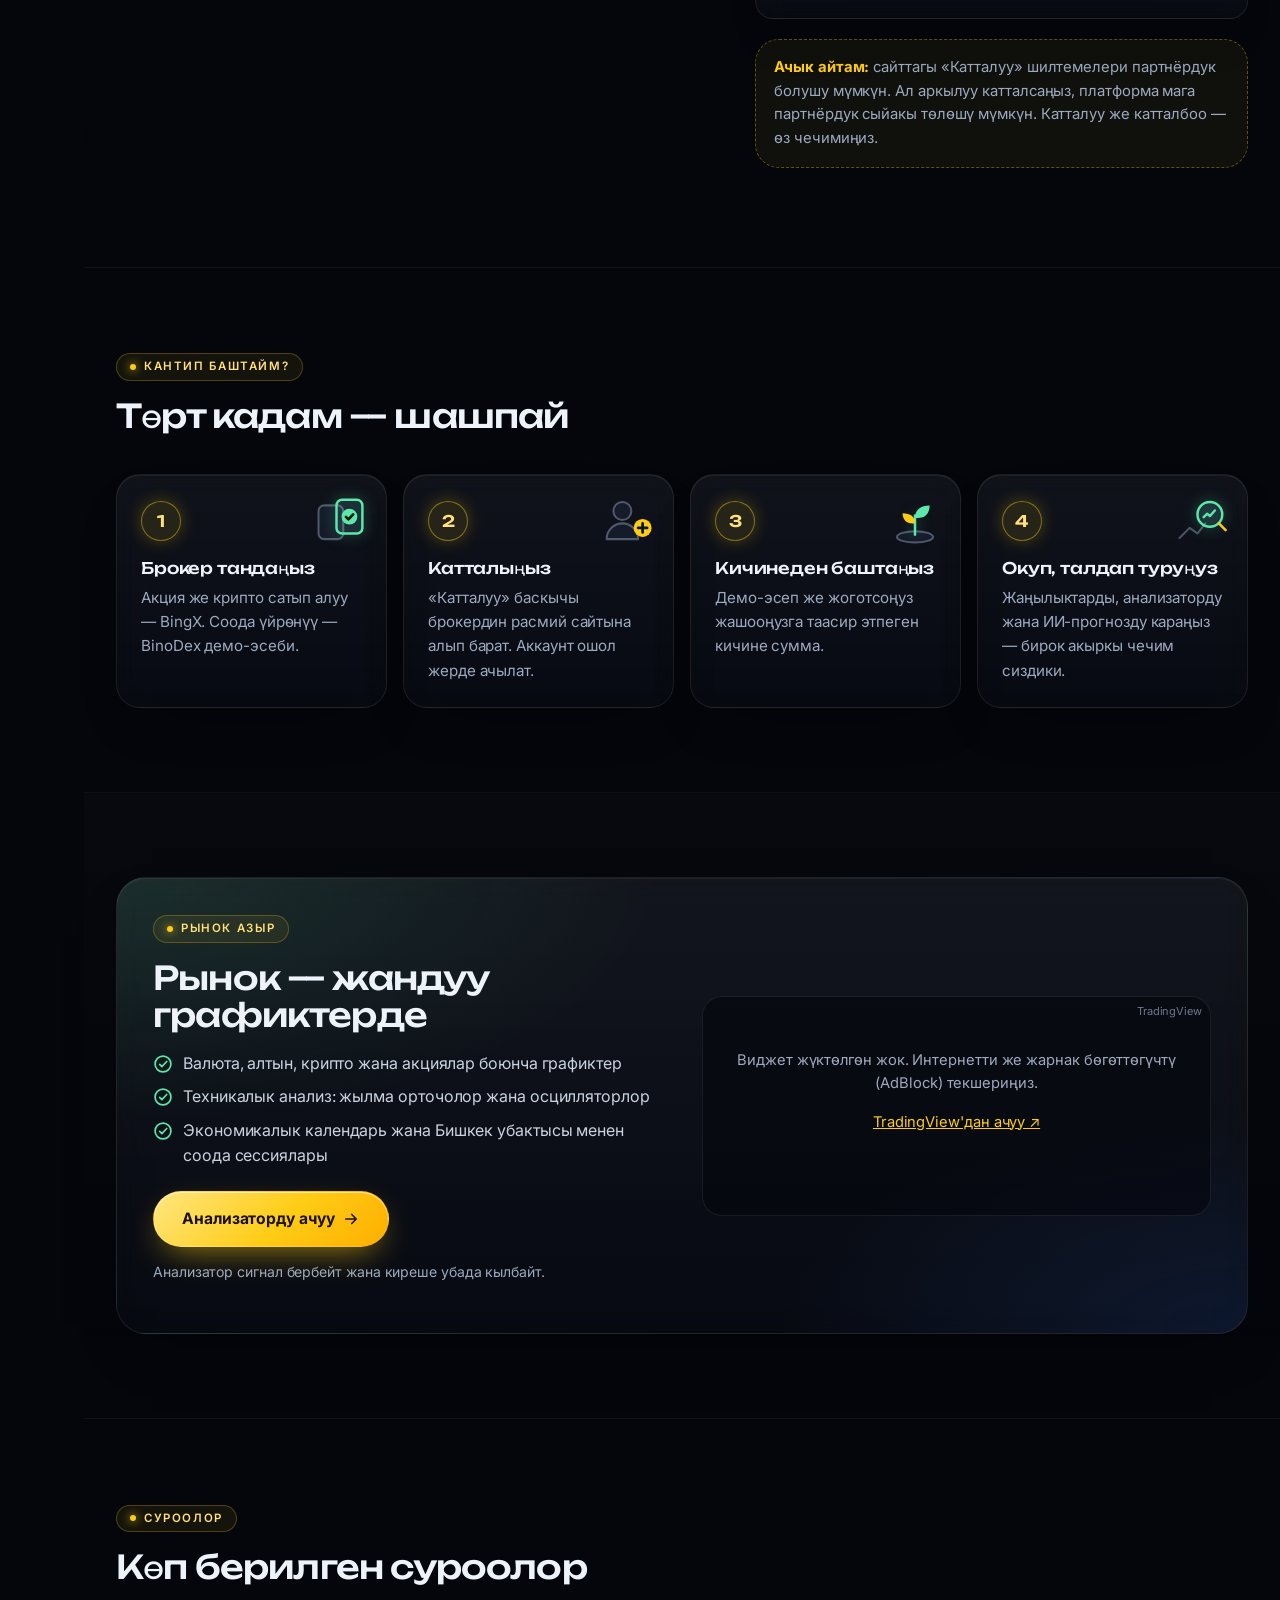
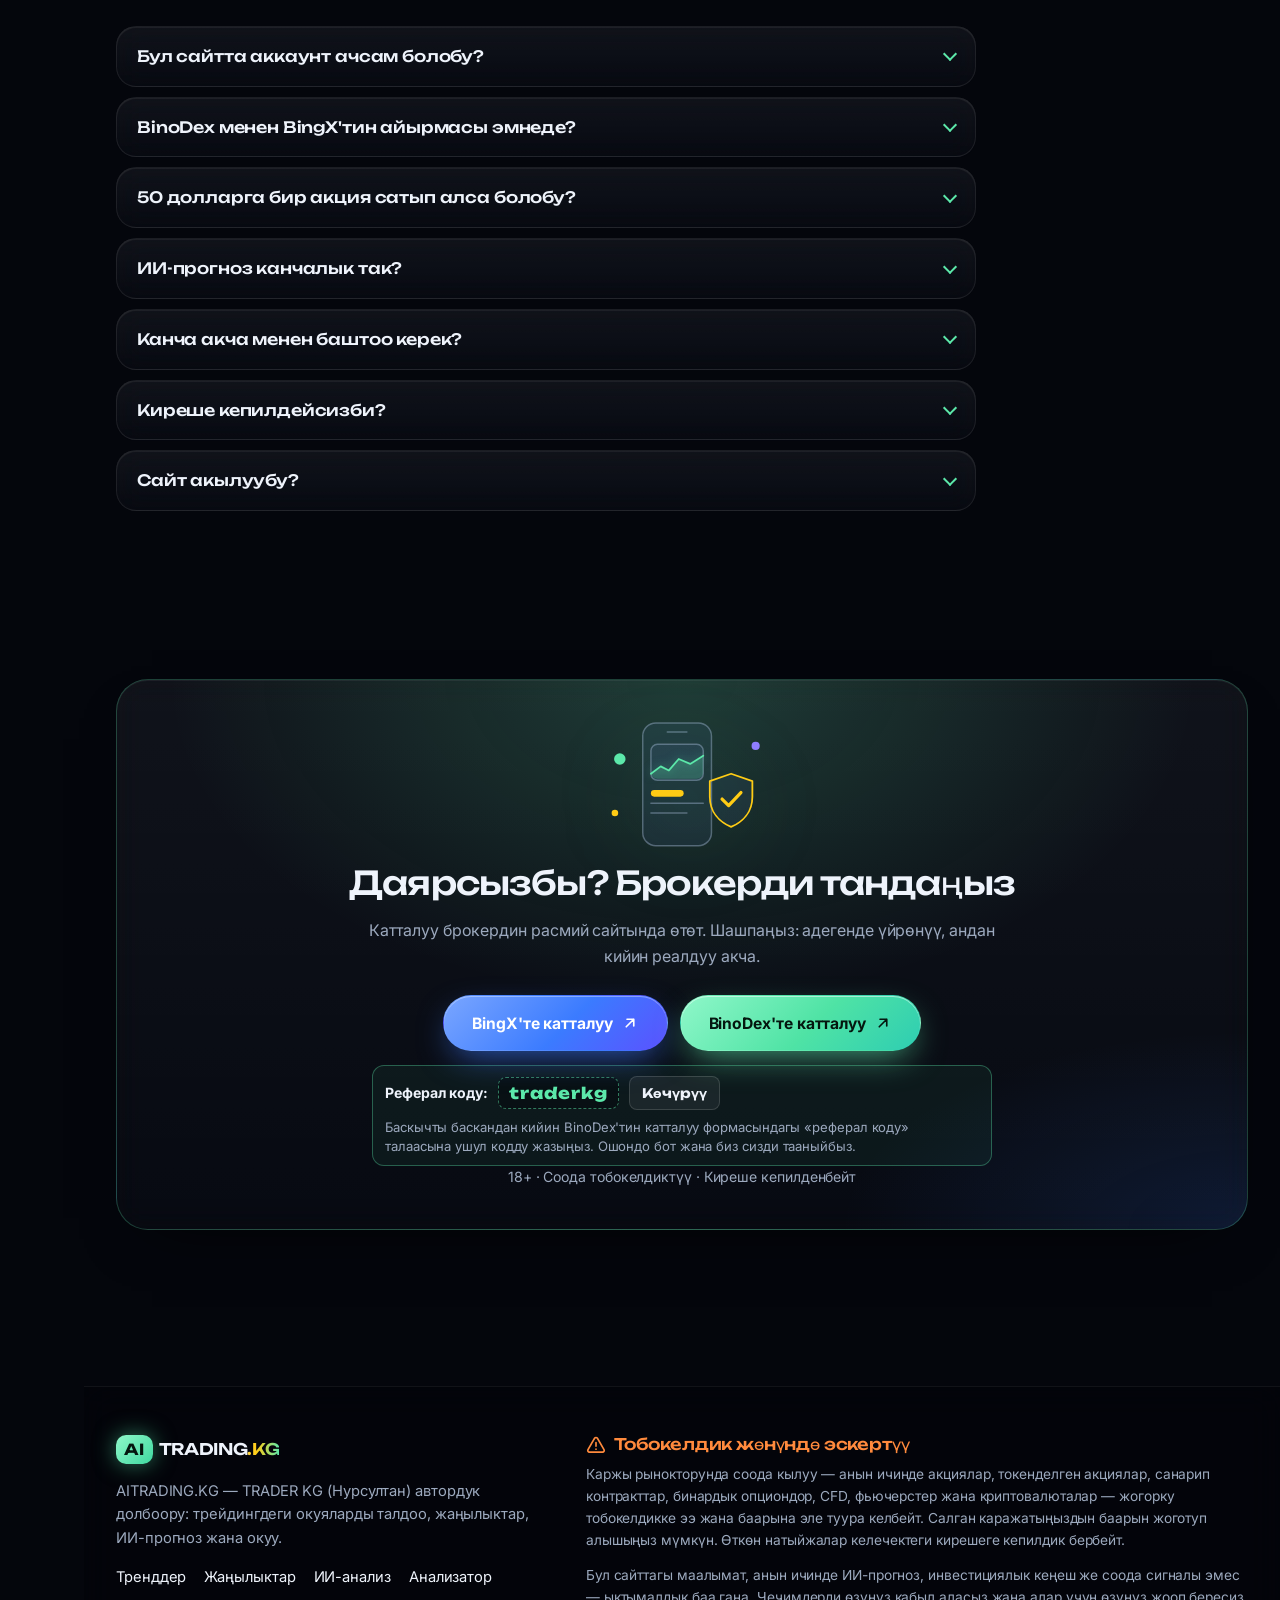
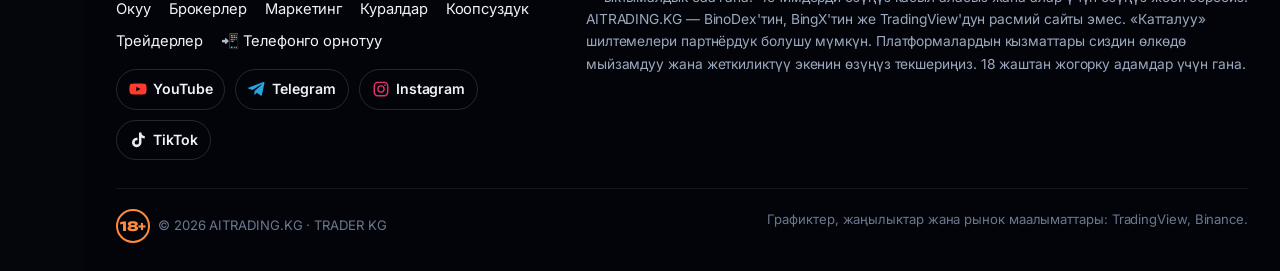
==== commit af9816ec: "Learn page: big featured video lesson (BingX from zero, HD preview). Forex weekend: no BinoDex signa" ====
--- a/site/index.html
+++ b/site/index.html
@@ -26,13 +26,13 @@
   <link rel="preconnect" href="https://api.binance.com">
   <link rel="stylesheet" href="assets/css/style.css?v=20261127a">
   <script src="assets/js/config.js?v=20261127a" defer></script>
-  <script src="assets/js/i18n.js?v=20261125d" defer></script>
+  <script src="assets/js/i18n.js?v=20261128a" defer></script>
   <script src="assets/js/main.js?v=20261127a" defer></script>
   <script src="assets/vendor/lightweight-charts-4.2.0.js" defer></script>
-  <script src="assets/js/ai-engine.js?v=20261125d" defer></script>
-  <script src="assets/js/ai-voice.js?v=20261125d" defer></script>
-  <script src="assets/js/ai-spider.js?v=20261125d" defer></script>
-  <script src="assets/js/ai-analyst.js?v=20261125d" defer></script>
+  <script src="assets/js/ai-engine.js?v=20261128a" defer></script>
+  <script src="assets/js/ai-voice.js?v=20261128a" defer></script>
+  <script src="assets/js/ai-spider.js?v=20261128a" defer></script>
+  <script src="assets/js/ai-analyst.js?v=20261128a" defer></script>
   <script src="assets/js/home.js" defer></script>
   <script src="assets/js/trends.js" defer></script>
   <script src="assets/js/posts.js" defer></script>
--- a/site/assets/css/style.css
+++ b/site/assets/css/style.css
@@ -1695,3 +1695,10 @@
 .soc-tiktok .soc-ico { background: rgba(255,255,255,.08); color: #fff; }
 @media (max-width: 860px) { .soc-cards { grid-template-columns: repeat(2, minmax(0, 1fr)); } }
 @media (max-width: 420px) { .soc-card { padding: 12px; gap: 10px; } .soc-ico { width: 38px; height: 38px; } }
+
+/* ---------- Окуу: башкы чоң видео ---------- */
+.lesson-feature { margin: 6px 0 22px; padding: 18px; border-radius: 22px; border: 1px solid var(--line-2, #26324a); background: linear-gradient(135deg, rgba(255,204,21,.06), rgba(59,123,255,.06)); }
+.lesson-feature h2 { margin-top: 0; }
+.lesson-feature .vplay, .lesson-feature .vmedia { max-width: none; border-radius: 18px; }
+.lesson-feature .vplay-ico { transform: scale(1.5); }
+.lesson-feature .vplay:hover .vplay-ico { transform: scale(1.6); }
